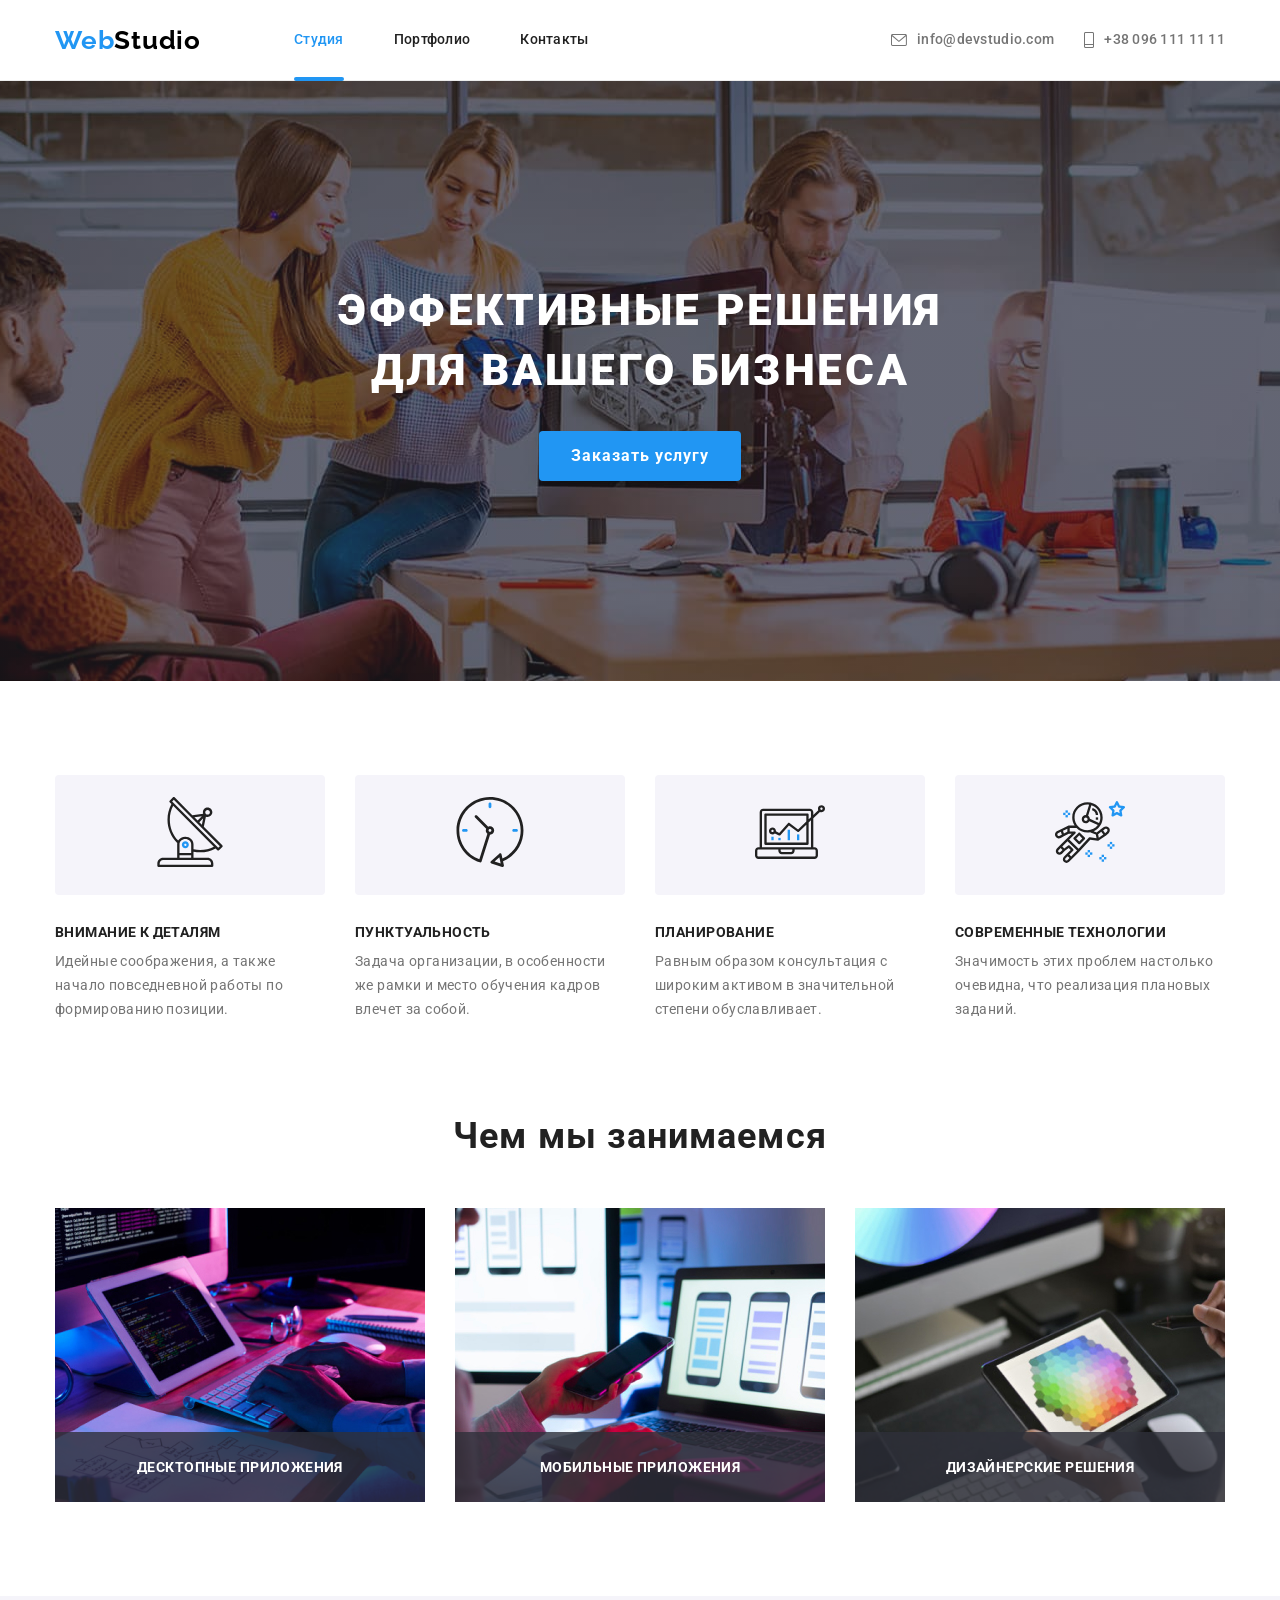
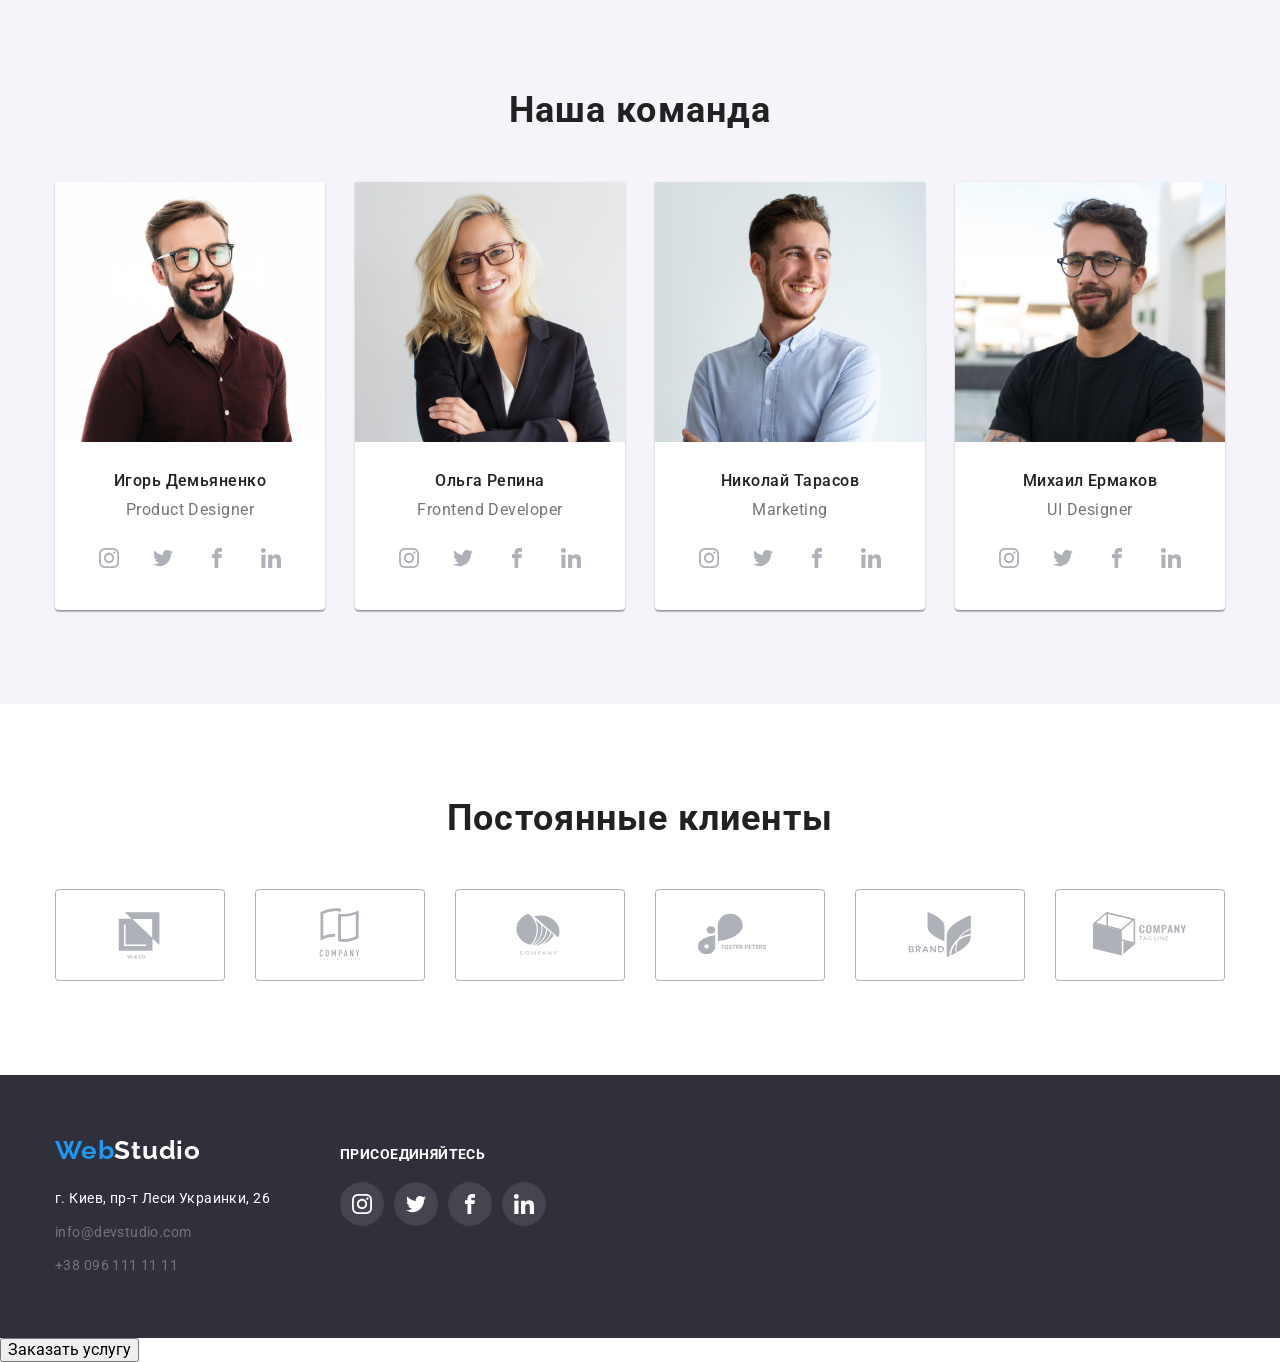
==== index.html @ 389ecdd3 "Домашнее зад.№ 6" ====
<!DOCTYPE html>
<html lang="ru">
<head>
    <meta charset="UTF-8">
    <meta http-equiv="X-UA-Compatible" content="IE=edge">
    <meta name="viewport" content="width=device-width, initial-scale=1.0">
    <title>Document</title>
    <link
    rel="stylesheet"
    href="https://cdnjs.cloudflare.com/ajax/libs/modern-normalize/1.0.0/modern-normalize.min.css" />
    
    <link rel="preconnect" href="https://fonts.googleapis.com">
<link rel="preconnect" href="https://fonts.gstatic.com" crossorigin>
<link href="https://fonts.googleapis.com/css2?family=Raleway:wght@700&family=Roboto:wght@400;500;700;900&display=swap" rel="stylesheet">
    
    <link rel="stylesheet" href="./css/styles.css"/>
</head>

<body>
    
    <header class="header">
    <div class="container heder-logo">
        <a class="logo nav" href="/" >Web<span class="logo-dark">Studio</span></a>
        <nav class="site-nav">
        <ul class="header-list">
            <li class="header-item"><a href="/" class="header-link-contact current">Студия</a></li>
            <li class="header-item"><a href="./portfolio.html" class="header-link-contact">Портфолио</a></li>
            <li class="header-item"><a href="/" class="header-link-contact nav">Контакты</a></li>
        </ul>
        </nav>
        <ul class="header-list ">
            <li class="header-connekt">
                
                    <a class="header-link" href="mailto:info@devstudio.com" ><svg class="header-link-icon-m" width="16" height="12">
                                <use href="./svg/icons4.svg#icon-iconm"></use>
                            </svg> info@devstudio.com</a>
                </li>

            <li class="header-connekt">
                <a href="tel:+38 096 111 11 11" class="header-link"><svg class="header-link-icon-t" width="10" height="16">
                                <use href="./svg/icons4.svg#icon-icont"></use>
                            </svg>+38 096 111 11 11</a></li>

           
        </ul> 
    </div>
    </header>
    
    <main>
     <section class="hero overlay">
            <div class="container">
            <h1 class="title">Эффективные решения для вашего бизнеса</h1>
            <button type="button" class="btn"data-modal-open>Заказать услугу</button>
        </div>
        </section>

        <!--Особенности работы-->

        <section class="features section">
            <div class="container">
            <h2 class="visually-hidden">Наши преимущества</h2>
            <ul class="features-list">
                 <li class="features-item icon-antenna">
                     <div class="features-icon"><a href="" class="features-link">
                         <svg class="features-link-icon" width="70" height="70">
                                <use href="./svg/icons3.svg#icon-antenna1"></use>
                            </svg>
                     </a></div>

                    <h3 class="features-title">Внимание к деталям</h3>
                    <p class="features-text">Идейные соображения, а также начало повседневной работы по формированию позиции.</p>
                </li>
                <li class="features-item icon-clock">
                    <div class="features-icon"><a href="" class="features-link">
                         <svg class="features-link-icon" width="70" height="70">
                                <use href="./svg/icons3.svg#icon-clock1"></use>
                            </svg>
                     </a></div>
                    <h3 class="features-title">Пунктуальность</h3>
                    <p class="features-text">Задача организации, в особенности же рамки и место обучения кадров влечет за собой.</p>
                </li>
                <li class="features-item icon-diagram">
                    <div class="features-icon"><a href="" class="features-link">
                         <svg class="features-link-icon" width="70" height="70">
                                <use href="./svg/icons3.svg#icon-diagram1"></use>
                            </svg>
                     </a></div>
                    <h3 class="features-title">Планирование</h3>
                    <p class="features-text">Равным образом консультация с широким активом в значительной степени обуславливает.</p>
                </li>
                <li class="features-item icon-astronaut">
                    <div class="features-icon"><a href="" class="features-link">
                         <svg class="features-link-icon" width="70" height="70">
                                <use href="./svg/icons3.svg#icon-astronaut1"></use>
                            </svg>
                     </a></div>
                    <h3 class="features-title">Современные технологии</h3>
                    <p class="features-text">Значимость этих проблем настолько очевидна, что реализация плановых заданий.</p>
                </li>
            </ul>
        </div>
        </section>
        <!--Чем мы занимаемся-->
        <section class="work section">
            <div class="container">
            <h2 class="work-title">Чем мы занимаемся</h2>
            <ul class="work-list">
                <li class="work-item">
                    <div class="work-thumb"><img class="img" src="./img/img1.jpg" alt="Верстка сайта" width="370" height="294">
                <div class="thumb">
                    <p class="thumb-text">Десктопные приложения</p>
                </div></div>
            </li>
                <li class="work-item">
                    <div class="work-thumb"><img class="img" src="./img/img2.jpg" alt="Хостинг сайта"width="370" height="294" >
                <div class="thumb">
                    <p class="thumb-text">Мобильные приложения</p>
                </div></div>
            </li>
                <li class="work-item">
                    <div class="work-thumb"><img class="img" src="./img/img3.jpg" alt="Дизайн сайта"width="370" height="294" >
                <div class="thumb">
                    <p class="thumb-text">Дизайнерские решения</p>
                </div></div>
            </li>
            </ul>
        </div>
        </section>
        <!--Наша команда-->
        <section class="about section">
            <div class="container">
            <h2 class="about-title">Наша команда</h2>
            <ul class="about-list">
                <li class="about-item">
                    <img class="img" src="./img/img01.jpg" alt="Игорь Демьяненко" width="270" height="260">
                    <div class="card">
                    <h3 class="about-title-name">Игорь Демьяненко</h3>
                    <p class="about-text-profession">Product Designer</p>
                    <ul class="card-socials-list list">
                        <li class="card-socials-item"><a href="" class="card-socials-link">
                            <svg class="card-socials-icon" width="20" height="20">
                                <use href="./svg/icons.svg#icon-instagram2"></use>
                            </svg>
                        </a></li>
                        <li class="card-socials-item"><a href="" class="card-socials-link">
                            <svg class="card-socials-icon" width="20" height="20">
                                <use href="./svg/icons.svg#icon-twitter1"></use>
                            </svg>

                        </a></li>
                        <li class="card-socials-item"><a href="" class="card-socials-link">
                            <svg class="card-socials-icon" width="20" height="20">
                                <use href="./svg/icons.svg#icon-facebook"></use>
                            </svg>

                        </a></li>
                        <li class="card-socials-item"><a href="" class="card-socials-link">
                            <svg class="card-socials-icon" width="20" height="20">
                                <use href="./svg/icons.svg#icon-linkedin1"></use>
                            </svg>

                        </a></li>
                    </ul>
                    </div>
                </li>
                <li class="about-item">
                    <img class="img" src="./img/img02.jpg" alt="Ольга Репина" width="270" height="260">
                    <div class="card">
                    <h3 class="about-title-name">Ольга Репина</h3>
                    <p class="about-text-profession">Frontend Developer</p>
                    <ul class="card-socials-list list">
                        <li class="card-socials-item"><a href="" class="card-socials-link">
                            <svg class="card-socials-icon" width="20" height="20">
                                <use href="./svg/icons.svg#icon-instagram2"></use>
                            </svg>
                        </a></li>
                        <li class="card-socials-item"><a href="" class="card-socials-link">
                            <svg class="card-socials-icon" width="20" height="20">
                                <use href="./svg/icons.svg#icon-twitter1"></use>
                            </svg>

                        </a></li>
                        <li class="card-socials-item"><a href="" class="card-socials-link">
                            <svg class="card-socials-icon" width="20" height="20">
                                <use href="./svg/icons.svg#icon-facebook"></use>
                            </svg>

                        </a></li>
                        <li class="card-socials-item"><a href="" class="card-socials-link">
                            <svg class="card-socials-icon" width="20" height="20">
                                <use href="./svg/icons.svg#icon-linkedin1"></use>
                            </svg>

                        </a></li>
                    </ul>
                    </div>
                </li>
                <li class="about-item">
                    <img class="img" src="./img/img03.jpg" alt="Николай Тарасов" width="270" height="260">
                    <div class="card">
                    <h3 class="about-title-name">Николай Тарасов</h3>
                    <p class="about-text-profession">Marketing</p>
                    <ul class="card-socials-list list">
                        <li class="card-socials-item"><a href="" class="card-socials-link">
                            <svg class="card-socials-icon" width="20" height="20">
                                <use href="./svg/icons.svg#icon-instagram2"></use>
                            </svg>
                        </a></li>
                        <li class="card-socials-item"><a href="" class="card-socials-link">
                            <svg class="card-socials-icon" width="20" height="20">
                                <use href="./svg/icons.svg#icon-twitter1"></use>
                            </svg>

                        </a></li>
                        <li class="card-socials-item"><a href="" class="card-socials-link">
                            <svg class="card-socials-icon" width="20" height="20">
                                <use href="./svg/icons.svg#icon-facebook"></use>
                            </svg>

                        </a></li>
                        <li class="card-socials-item"><a href="" class="card-socials-link">
                            <svg class="card-socials-icon" width="20" height="20">
                                <use href="./svg/icons.svg#icon-linkedin1"></use>
                            </svg>

                        </a></li>
                    </ul>
                    </div>
                </li>
                <li class="about-item">
                    <img class="img" src="./img/img04.jpg" alt="Михаил Ермаков" width="270" height="260">
                    <div class="card">
                    <h3 class="about-title-name">Михаил Ермаков</h3>
                    <p class="about-text-profession">UI Designer</p>
                    <ul class="card-socials-list list">
                        <li class="card-socials-item"><a href="" class="card-socials-link">
                            <svg class="card-socials-icon" width="20" height="20">
                                <use href="./svg/icons.svg#icon-instagram2"></use>
                            </svg>
                        </a></li>
                        <li class="card-socials-item"><a href="" class="card-socials-link">
                            <svg class="card-socials-icon" width="20" height="20">
                                <use href="./svg/icons.svg#icon-twitter1"></use>
                            </svg>

                        </a></li>
                        <li class="card-socials-item"><a href="" class="card-socials-link">
                            <svg class="card-socials-icon" width="20" height="20">
                                <use href="./svg/icons.svg#icon-facebook"></use>
                            </svg>

                        </a></li>
                        <li class="card-socials-item"><a href="" class="card-socials-link">
                            <svg class="card-socials-icon" width="20" height="20">
                                <use href="./svg/icons.svg#icon-linkedin1"></use>
                            </svg>

                        </a></li>
                    </ul>
                    </div>
                </li>
            </ul>
        </section>
    </div>
    <section class="client section">
        <div class="container client-container">
            <h3 class="client-title">Постоянные клиенты</h3>
            <ul class="client-list">
                <li class="client-item"><a href="" class="client-item-link">
                    <svg class="client-item-icon" width="106" height="60"><use href="./svg/icons2.svg#icon-Logo">
                </use>
            </svg>
        </a>
    </li>
    <li class="client-item"><a href="" class="client-item-link" width="100%" height="100%">
        <svg class="client-item-icon" width="106" height="60"><use href="./svg/icons2.svg#icon-Logo-1">
                </use>
            </svg>
        </a>
    </li>
    <li class="client-item"><a href="" class="client-item-link">
        <svg class="client-item-icon" width="106" height="60"><use href="./svg/icons2.svg#icon-Logo-2">
                </use>
            </svg>
        </a>
    </li>
    <li class="client-item"><a href="" class="client-item-link">
        <svg class="client-item-icon" width="106" height="60"><use href="./svg/icons2.svg#icon-Logo-3">
                </use>
            </svg>
        </a>
    </li>
    <li class="client-item"><a href="" class="client-item-link">
        <svg class="client-item-icon" width="106" height="60"><use href="./svg/icons2.svg#icon-Logo-4">
                </use>
            </svg>
        </a>
    </li>
    <li class="client-item"><a href="" class="client-item-link">
        <svg class="client-item-icon" width="106" height="60"><use href="./svg/icons2.svg#icon-Logo-5">
                </use>
            </svg>
        </a>
    </li>
    </ul>
        </div>
    </section>
    </main>
    <footer class="footer section">
        <div class="container footer-section">
            <div class="container-logotip">
            <div class="logotip">
        <a href="/" class="footer-link nav">Web<span class="footer-link-studio nav">Studio</span></a></div>
        <addres class="address">
            <ul class="address-link footer-list">
                <li class="address-item"><a href="/" class="footer-address nav">г. Киев, пр-т Леси Украинки, 26</a></li>
                <li class="address-item"><a href="mailto:info@devstudio.com" class="footer-contact nav">info@devstudio.com</a></li>
                <li class="address-item"><a href="tel:+38 096 111 11 11" class="footer-tel nav">+38 096 111 11 11</a></li>
            </ul>
        </address>
        </div>
        <div class="invite">
    <h3 class="invite-title">присоединяйтесь</h3>
    <ul class="invite-list">
        <li class="invite-socials-item"><a href="" class="invite-socials-link">
            <svg class="invite-socials-icon" width="20" height="20">
                <use href="./svg/icons.svg#icon-instagram2"></use>
            </svg>
        </a></li>
        <li class="invite-socials-item"><a href="" class="invite-socials-link">
            <svg class="invite-socials-icon" width="20" height="20">
                <use href="./svg/icons.svg#icon-twitter1"></use>
            </svg>

        </a></li>
        <li class="invite-socials-item"><a href="" class="invite-socials-link">
            <svg class="invite-socials-icon" width="20" height="20">
                <use href="./svg/icons.svg#icon-facebook"></use>
            </svg>

        </a></li>
        <li class="invite-socials-item"><a href="" class="invite-socials-link">
            <svg class="invite-socials-icon" width="20" height="20">
                <use href="./svg/icons.svg#icon-linkedin1"></use>
            </svg>

        </a></li>
    </ul>
</div>
 </footer>
 <button type="button">Заказать услугу</button>
 <div class="backdrop is-hidden" data-modal>
     <div class="modal">
         <p>
             
         </p>
         <button type="button" class="button-modal"data-modal-close><svg class="button-icon" width="11" height="11">
                <use href="./svg/icons33.svg#icon-Vector"></use>
            </svg></button>

     </div>
 </div>
 <script src="./js/modal.js"></script>
</body>
</html>
---- css/styles.css ----
:root {
    --heder-mailto-color: #2196F3;
    --heder-tel-color: #757575;
    --heder-link-mailto: #212121;
    --section-h: #FFFFFF;
    --footer-contact:rgba(255, 255, 255, 0.6);
    --logo-dark: #000000;
    --btn: #188CE8
}
p, h1, h2, h3{
    margin: 0;
}

body {
  font-family: Roboto, sans-serif;
}
ul {
    list-style: none;
    margin: 0;
    padding: 0;
    }
a{
    text-decoration: none;
    
}


img{
    display: block;
    max-width: 100%;
    height: auto;
}

.container{
    width: 1200px;
    padding-left: 15px;
    padding-right: 15px;
    margin: 0 auto;
}
.section{
    padding-top: 94px;
    padding-bottom: 94px;
    max-width: 1600px;
    margin: 0 auto;
    
}

/*header*/

  .header{
    border-bottom: 1px solid #ECECEC;
    
  }
  
.heder-logo{
    display: flex;
    align-items: center;
} 
.site-nav{
    display: flex;
    align-items: center;
} 

.header-list{
    display: flex;
    list-style: none;
    align-items: center;
    margin: 0;
    padding: 0;
    margin-left: auto;
    
}

.header-item{
 margin-right: 50px;
}
.header-item:last-child{
    margin-right: 0;
}
.logo+.site-nav{
    margin-left: 93px;
}
.heder-connekt+.heder-connekt{
    margin-left: 50px;
}

.logo {
  font-family: "Raleway", sans-serif;
  font-weight: 700;
  font-size: 26px;
  line-height: 1.19;
   letter-spacing: 0.03em;
  color: var(--heder-mailto-color);

}
.logo-dark  
{
  font-family: "Raleway", sans-serif;
  font-weight: 700;
  font-size: 26px;
  line-height: 1.19;
  letter-spacing: 0.03em;
  color: var(--logo-dark);
}


.header-link-contact {
 padding: 32px 0;
  font-weight: 500;
  font-size: 14px;
  line-height: 1.14;
  letter-spacing: 0.02em;
  color: var(--heder-link-mailto);
  display: block; 
  transition:color 250ms cubic-bezier(0.4, 0, 0.2, 1);
} 

.header-link-contact:hover,
.header-link-contact:focus{
    color: var(--heder-mailto-color);
}
.header-link-contact {
    cursor: pointer;
}
.header-list .current{
    color: #2196F3;
    position: relative;
}
.current{
    position: relative;
}
.current::after{
    content: "";
    width: 100%;
    height: 4px;
    border-radius: 2px;
    position: absolute;
    left: 0;
    bottom:-1px;
    background-color: var(--heder-mailto-color);
}




.header-list .header-connekt:not(:last-child){
    margin-right: 30px;
}

.header-link {
    display: flex;
    align-items: center;
  font-weight: 500;
  font-size: 14px;
  line-height: 1.14;
  letter-spacing: 0.02em;
  color: var(--heder-tel-color);
  transition:color 250ms cubic-bezier(0.4, 0, 0.2, 1);
  
} 

.header-link:hover,
.header-link:focus
{
    color: var(--heder-mailto-color);
}
.header-link-icon-m{
fill: currentColor;
margin-right: 10px;
}

 .header-link-icon-t{
   fill: currentColor; 
   margin-right: 10px;
} 

/*main*/
.hero{
background: #2F303A;

padding-top: 200px;
padding-bottom: 200px;
}
.overlay{
    max-width: 1600px;
    margin-left: auto;
    margin-right: auto;
    background-image:linear-gradient(to right, rgba(47, 48, 58, 0.4),rgba(47, 48, 58, 0.4)), url('../img/Heder.img.jpg');
    background-repeat: no-repeat;
    background-position: center;
    background-size: cover;


}

.title{
 font-weight: 900;
font-size: 44px;
line-height: 1.36;
align-items: center;
text-align: center;
letter-spacing: 0.06em;
text-transform: uppercase;
color: var(--section-h);
margin-bottom: 30px;
width: 696px;
margin-left: auto;
margin-right: auto;
}
.btn{
    border: transparent;
font-weight: 700;
font-size: 16px;
line-height: 1.87;
display: flex;
align-items: center;
text-align: center;
letter-spacing: 0.06em;
color: var(--section-h);
transition:color 250ms cubic-bezier(0.4, 0, 0.2, 1);

 }
 .btn{
    background: #2196F3;
    box-shadow: 0px 4px 4px rgba(0, 0, 0, 0.15);
    border-radius: 4px;
    margin: 0 auto;
    display: flex;
    align-items: center;
    justify-content:center;
    padding: 10px 32px;
    cursor: pointer;
    transition: background-color 250ms cubic-bezier(0.4, 0, 0.2, 1);
 }
 .btn:hover,
 .btn:focus{
    background: #188CE8;

 }
 
   
    /*Особенности работы*/

  
   .visually-hidden {
  position: absolute;
  width: 1px;
  height: 1px;
  margin: -1px;
  border: 0;
  padding: 0;
  white-space: nowrap;
  clip-path: inset(100%);
  clip: rect(0 0 0 0);
  overflow: hidden;
}

.features-icon{
    display: block;
    width: 270px;
    height: 120px;
    background: #F5F4FA;
border-radius: 4px;
margin-bottom: 30px;
}
.features-icon{
    display: flex;
    justify-content: center;
    align-items: center;
    background-position: center;
}


.features-list{
    display: flex;
   
}
.features-item+.features-item{
    margin-left: 30px;
}
    .features-title{
font-weight: 700;
font-size: 14px;
line-height: 1.14;
letter-spacing: 0.03em;
text-transform: uppercase;
color: var(--heder-link-mailto);
margin-bottom: 10px;
}
.features-text{
    font-size: 14px;
line-height: 1.71;
letter-spacing: 0.03em;
color: var(--heder-tel-color);
}


/*Чем мы занимаемся*/
.work{
    padding-top: 0;
}
.work-list{
 display: flex;
justify-content:center;
 position: relative; 
}
.work-item+.work-item{
    margin-left: 30px;
}
.work-title{
font-weight: 700;
font-size: 36px;
line-height: 1.16;
text-align: center;
letter-spacing: 0.03em;
color: var(--heder-link-mailto);
margin-bottom: 50px;
}

.work-thumb{
   display: flex;
   align-items: flex-end;
    position: relative;
}
 
.thumb{
     display:flex;
    justify-content: center;
    align-items: center;
    width: 370px;
    height: 70px;
    background-color: rgba(47, 48, 58, 0.8);
    position: absolute;
    z-index: 2;
}
.thumb-text{
    font-weight: 700;
font-size: 14px;
line-height: calc(16 / 14);
text-align: center;
letter-spacing: 0.03em;
text-transform: uppercase;
color: #FFFFFF;

}


/*Наша команда*/
.about{
    
    background-color: #F5F4FA;
    }
.about-list{
    display: flex;
}
 .about-item+.about-item{
    margin-left: 30px;
} 
.about-item{
    background: #FFFFFF;
box-shadow: 0px 1px 3px rgba(0, 0, 0, 0.12), 0px 1px 1px rgba(0, 0, 0, 0.14), 0px 2px 1px rgba(0, 0, 0, 0.2);
border-radius: 0px 0px 4px 4px;
}
.about-title{
font-weight: 700;
font-size: 36px;
line-height: 1.16;
text-align: center;
letter-spacing: 0.03em;
color: var(--heder-link-mailto);
margin-bottom: 50px;
}
.card{
    padding-top: 30px;
    padding-bottom: 30px;
}
.about-title-name{
font-weight: 500;
font-size: 16px;
line-height: 1.18;
text-align: center;
letter-spacing: 0.03em;
color: var(--heder-link-mailto);
margin-bottom: 10px;
}
.about-text-profession{
font-size: 16px;
line-height: 1.18;
text-align: center;
letter-spacing: 0.03em;
color: var(--heder-tel-color);
 margin-bottom: 16px;
}
.card-socials-list
{
    display: flex;
    justify-content:center;
}
.card-socials-link{
    width: 44px;
    height: 44px;
    background-color: var(--section-h);
    border-radius: 50%;
    display: flex;
    align-items: center; 
    justify-content: center;
    color:#afb1b8;
    transition:color 250ms cubic-bezier(0.4, 0, 0.2, 1),
    background-color 250ms cubic-bezier(0.4, 0, 0.2, 1);
}
 .card-socials-icon{
     fill: currentColor; 
} 
.card-socials-link:hover,
.card-socials-link:focus{
    background-color: var(--heder-mailto-color);
    color: var(--section-h);
}


.card-socials-item{
    margin-right: 10px;
}
.card-socials-item:last-child{
    margin-right: 0;
}
/*Постоянные клиенты*/

.client-title{
   font-weight: 700;
font-size: 36px;
line-height: 1.16;
text-align: center;
letter-spacing: 0.03em;
color: var(--heder-link-mailto); 
margin-bottom: 50px;
}

.client-list{
    display: flex;
    justify-content: center;
   
}
.client-item-link{
    display: flex;
    justify-content: center;
    align-items: center;
    color: #AFB1B8; 
    width: 100%;
    height: 100%;
    border: 1px solid #AFB1B8;
box-sizing: border-box;
border-radius: 4px;
transition:color 250ms cubic-bezier(0.4, 0, 0.2, 1),
border-color 250ms cubic-bezier(0.4, 0, 0.2, 1);
}
 .client-item-icon{
     fill: currentColor;
 } 

.client-item-link:hover,
.client-item-link:focus{
color: var(--heder-mailto-color);
border-color: var(--heder-mailto-color);
}
 

.client-item{
    width: 170px;
    height: 92px;
    margin-right: 30px;
}
.client-item:last-child{
    margin-right: 0;
}
  


/*PORTFOLIO*/
.heder-portfolio{
    color: #FFFFFF;
}
.list-portfolio{
    margin-bottom: 50px;
    display: flex;
    justify-content: center;
    
}

 .list-btn:last-child { 
     border: none;
 }
   
 .list-btn{
    font-weight: 500;
font-size: 16px;
line-height: 1.62;
text-align: center;
letter-spacing: 0.03em;
color: #212121; 
padding: 6px 22px;
transition:color 250ms cubic-bezier(0.4, 0, 0.2, 1);
 }
.list-btn:hover,
.list-btn:focus{
    color: var(--section-h);
}
.list-btn{
background: #F5F4FA;
border-radius: 4px;
transition:background-color 250ms cubic-bezier(0.4, 0, 0.2, 1),
box-shadow 250ms cubic-bezier(0.4, 0, 0.2, 1),
color 250ms cubic-bezier(0.4, 0, 0.2, 1);
}
.list-btn:hover,
.list-btn:focus{
    background-color: var(--heder-mailto-color);
    box-shadow: 0px 3px 1px rgba(0, 0, 0, 0.1), 0px 1px 2px rgba(0, 0, 0, 0.08), 0px 2px 2px rgba(0, 0, 0, 0.12);
    color: var(--section-h);
}
.list-btn{
    cursor: pointer;
}

.portfolio-item{
    margin-right: 8px;
}
.portfolio-item:last-child{
    margin-right: 0;
} 
.foto-title{
 background: #FFFFFF;
border: 1px solid #EEEEEE;
box-sizing: border-box;
} 
.foto-link{
    display: block;
    transition:box-shadow 250ms cubic-bezier(0.4, 0, 0.2, 1);
}
.foto-link:hover,
.foto-link:focus{
  box-shadow: 0px 1px 1px rgba(0, 0, 0, 0.12), 0px 4px 4px rgba(0, 0, 0, 0.06), 1px 4px 6px rgba(0, 0, 0, 0.16);
}   

/*foto-list*/

.foto-list{
    display: flex;
    flex-wrap: wrap;
    margin-left: -30px;
    margin-top: -30px;
}
.foto-list>.item-img{
      flex-basis: calc(100% / 3 - 30px);
    margin-left: 30px;
    margin-top: 30px;
}


.item-img{
    background: #FFFFFF;
box-sizing: border-box;
position: relative;
}
.foto-link:hover .foto-top-text,
.foto-link:hover .foto-top-text
{
       transform: translateY(0);
 
}
.foto-top-text{
    display: inline-block;
    content: "";
    position: absolute;
    top: 0;
    left: 0;
    font-size: 18px;
line-height: calc(28 / 18);
letter-spacing: 0.03em;
color: #FFFFFF;
background: rgba(33, 150, 243, 0.9);
padding: 63px 24px;
height: 100%;
width: 100%;
 transform: translateY(100%);
transition: transform 250ms  cubic-bezier(0.4, 0, 0.2, 1);
}
.foto-wrap{
    position: relative;
    overflow: hidden;
} 

.foto-title{
    padding: 20px 24px 20px 24px;
    background: #FFFFFF;
border: 1px solid #EEEEEE;
 
}

.list-title{
font-size: 18px;
line-height: 2.00;
letter-spacing: 0.06em;
color: var(--heder-link-mailto);
}
.list-text{
font-size: 16px;
line-height: 1.87;
letter-spacing: 0.03em;
color: var(--heder-tel-color);
}


/*footer*/
.footer{
    background: #2F303A;
    padding-top: 60px;
    padding-bottom: 60px;  
}
.footer-section{
    align-items: baseline;
    display: flex;
}
.container-logotip +.invite{
    margin-right: 70px;
}
.logotip{
    margin-bottom: 20px;
}

.address-item{
    margin-bottom: 9px;
}
.address-item:last-child{
    margin-bottom: 0;
}

.footer-link{
    font-family: "Raleway", sans-serif;
font-weight: 700;
font-size: 26px;
line-height: 1.19;
letter-spacing: 0.03em;
color: var(--heder-mailto-color);
}
.footer-link-studio{
    font-family: "Raleway", sans-serif;
font-weight: 700;
font-size: 26px;
line-height: 1.19;
letter-spacing: 0.03em;
color: var(--section-h);
}
.footer-address{
    font-style: normal;
font-size: 14px;
line-height: 1.84;
letter-spacing: 0.03em;
color:  var(--section-h);
transition:color 250ms cubic-bezier(0.4, 0, 0.2, 1);
}
.footer-address:hover,
.footer-address:focus{
    color: var(--heder-mailto-color);
}
.footer-contact{
    font-style: normal;
    font-weight: normal;
font-size: 14px;
line-height: 1.71;
letter-spacing: 0.03em;
color: var(--heder-tel-color);
transition:color 250ms cubic-bezier(0.4, 0, 0.2, 1);
}
.footer-contact:hover,
.footer-contact:focus{
    color: var(--heder-mailto-color);
}
.footer-tel{
    font-style: normal;
    font-weight: normal;
font-size: 14px;
line-height: 1.71;
letter-spacing: 0.03em;
color: var(--heder-tel-color);
transition:color 250ms cubic-bezier(0.4, 0, 0.2, 1);
}
.footer-tel:hover,
.footer-tel:focus{
    color: var(--heder-mailto-color);
}
.invite-list{
    display: flex;
    justify-content: center;
    align-items: center;   

}
.container-logotip{
    margin-right: 70px;
}

.invite:last-child{
    margin-right: 0;
}


.invite-title{
    font-weight: 700;
font-size: 14px;
line-height: calc(16 / 14);
letter-spacing: 0.03em;
text-transform: uppercase;

color: #FFFFFF;
margin-bottom: 20px;
}


 .invite-socials-list
{
    display: flex;
    justify-content:center;
    margin-bottom: 30px;
}
.invite-socials-link{
    width: 44px;
    height: 44px;
    background-color:  rgba(255, 255, 255, 0.1);
    border-radius: 50%;
    display: flex;
    align-items: center; 
    justify-content: center;
    color:#FFFFFF;
    transition: color 250ms cubic-bezier(0.4, 0, 0.2, 1),
    background-color 250ms cubic-bezier(0.4, 0, 0.2, 1);
    
}
 .invite-socials-icon{
    fill: currentColor;
} 
.invite-socials-link:hover,
.invite-socials-link:focus{
    background-color: var(--heder-mailto-color);
    color: var(--section-h);
}


.invite-socials-item{
    margin-right: 10px;
}
.invite-socials-item:last-child{
    margin-right: 0;
}   
/*модальное окно*/
.backdrop{
   width: 100vw;
height: 100vh;
background: rgba(0, 0, 0, 0.2);
position: fixed;
top: 0;
transition: opaciti 250ms, visibility 250ms;
}
.modal{
    display: flex;
    width: 528px;
    min-height: 581px;
    background: #FFFFFF;
box-shadow: 0px 1px 3px rgba(0, 0, 0, 0.12), 0px 1px 1px rgba(0, 0, 0, 0.14), 0px 2px 1px rgba(0, 0, 0, 0.2);
border-radius: 4px;
position: absolute;
top: 50%;
left: 50%;
transform: translate(-50%, -50%);
transition: opaciti 250ms, visibility 250ms;

}
.button-modal{
    position: absolute;
    width: 30px;
height: 30px;
background: #FFFFFF;
border: 1px solid rgba(0, 0, 0, 0.1);
box-sizing: border-box;
border-radius: 50%;
top: 8px;
right: 8px;

}

 .is-hidden{
    opacity: 0;
    pointer-events: none;
    visibility: hidden;
}
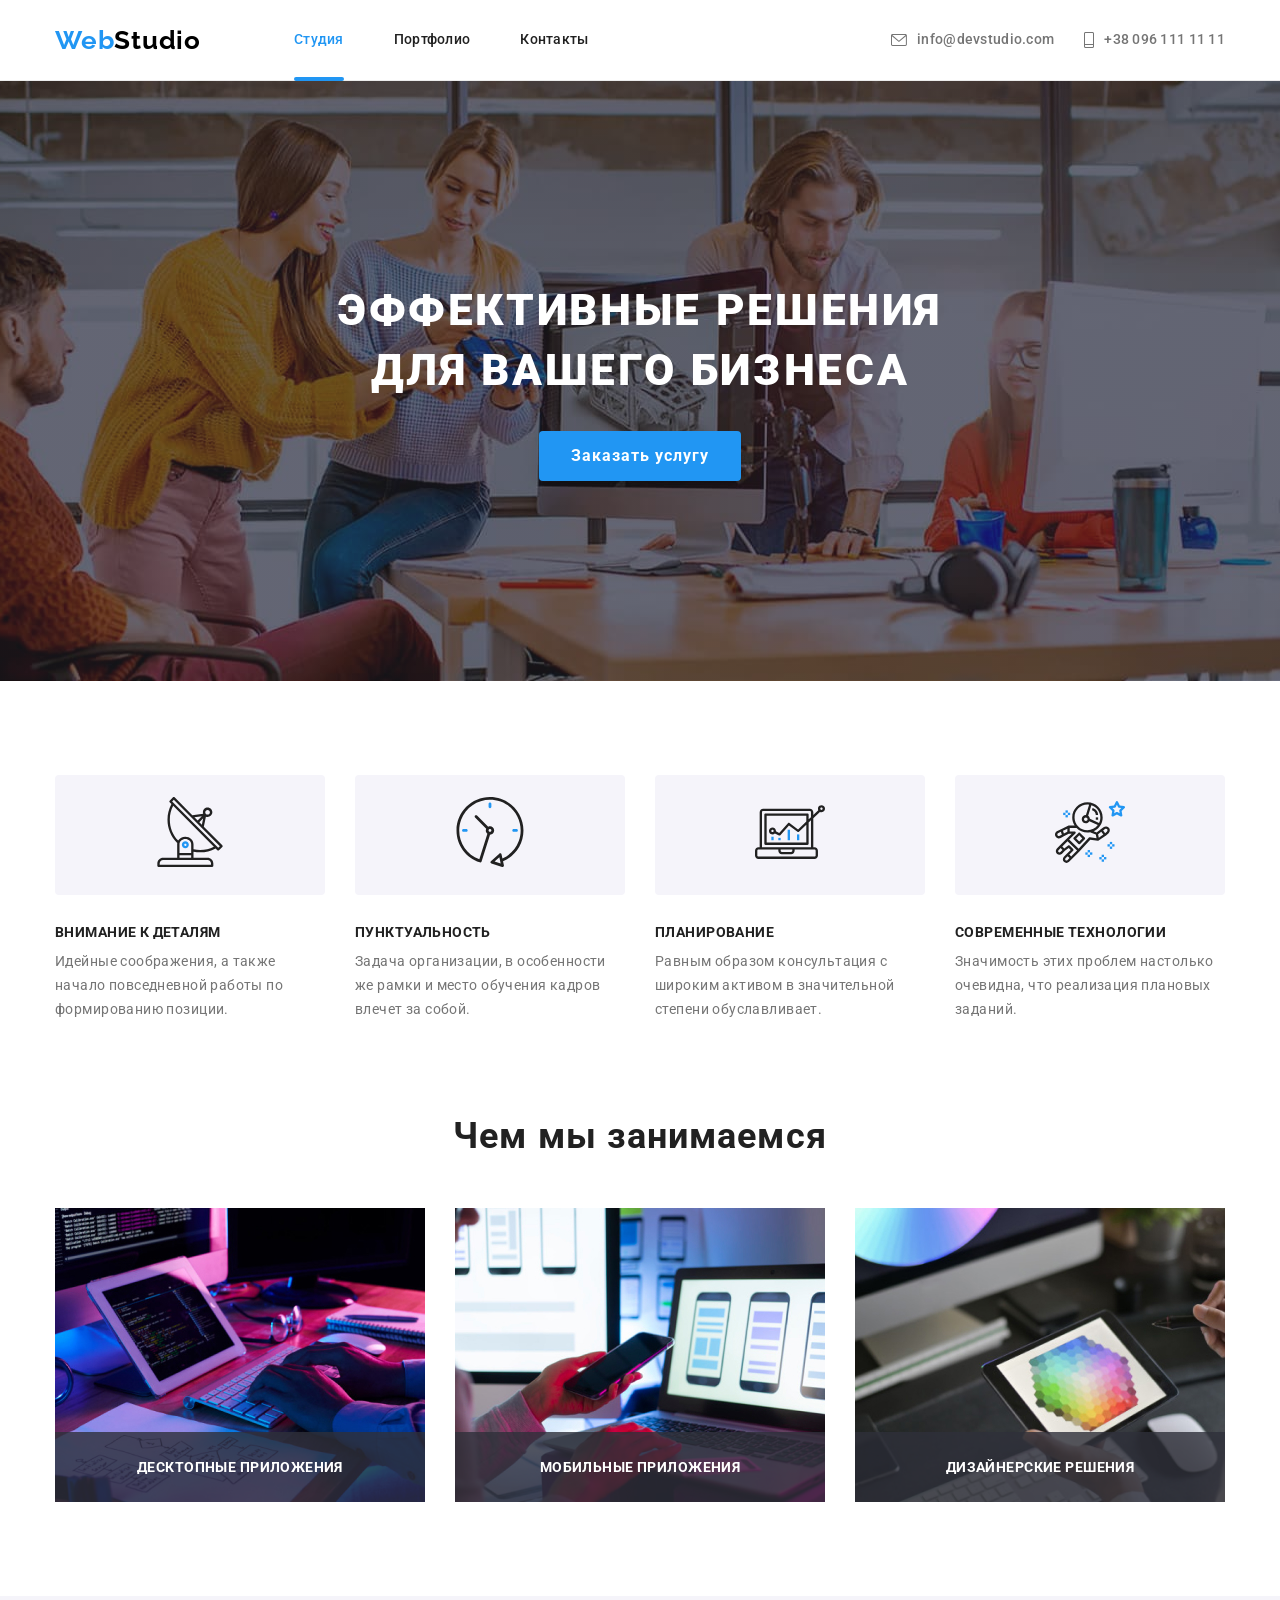
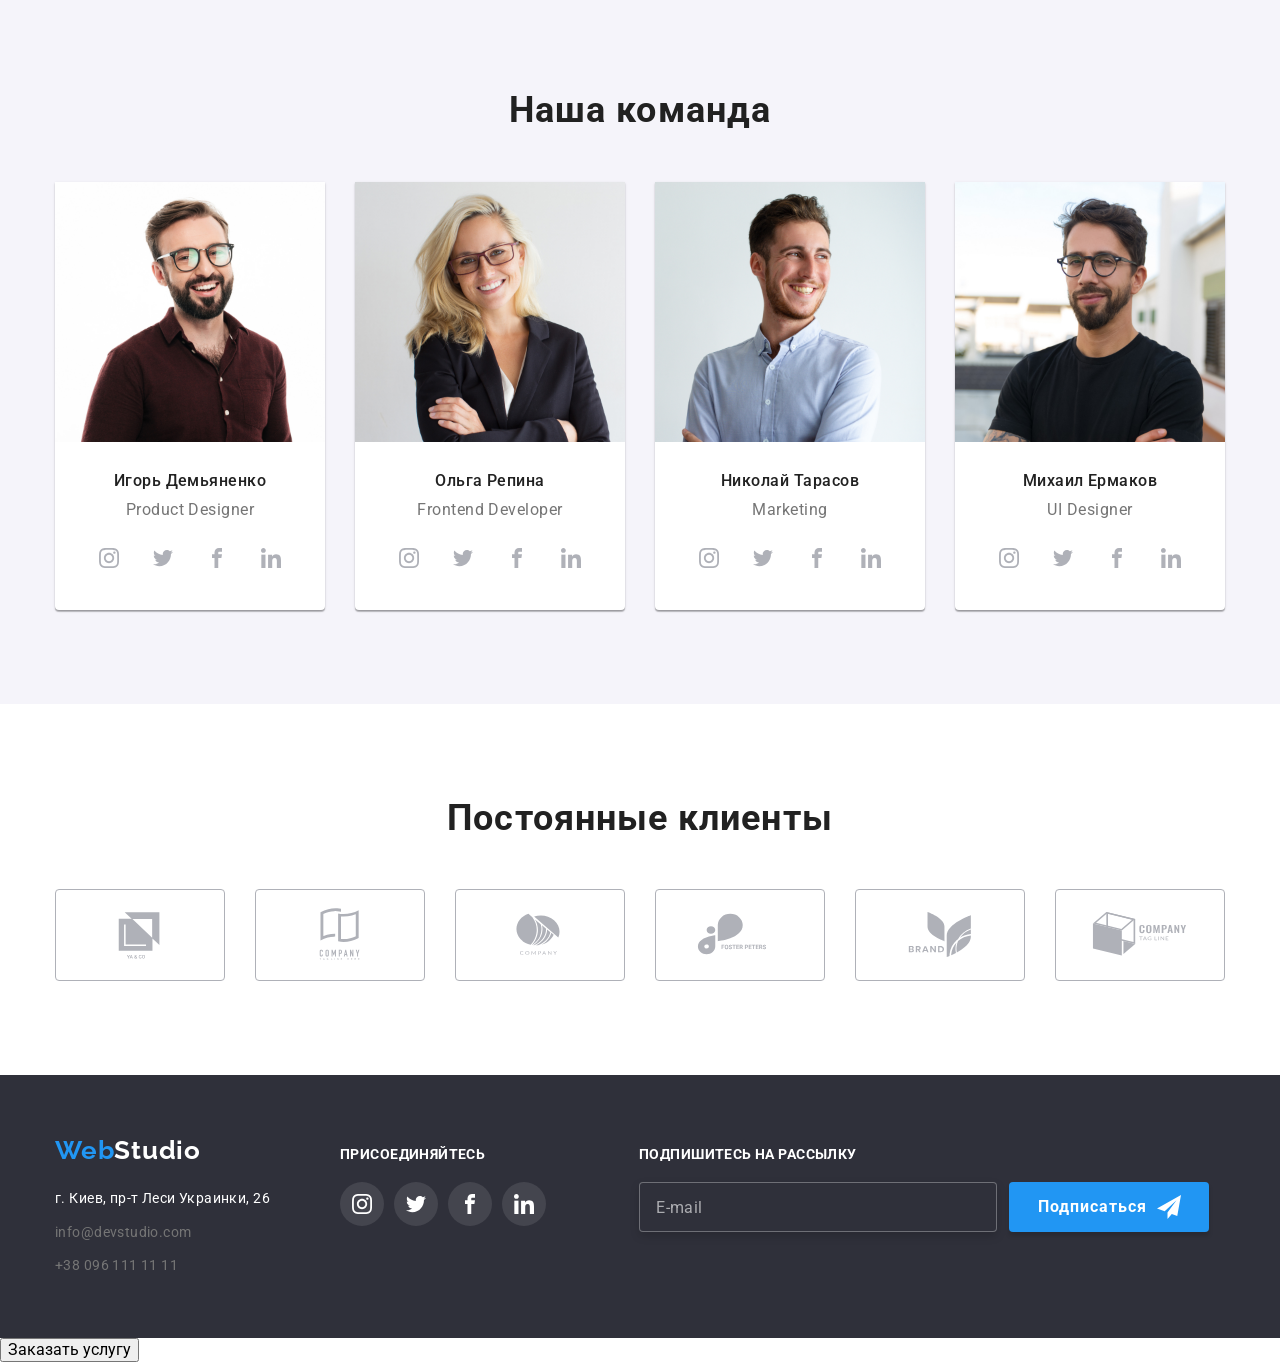
==== commit 4aae34f3: "дз 6" ====
--- a/index.html
+++ b/index.html
@@ -347,19 +347,71 @@
         </a></li>
     </ul>
 </div>
+<div class="subscription">
+<p class="subscription-title">Подпишитесь на рассылку</p>
+<div class="subscription-input">
+    <!-- <label for="email" ></label> -->
+    <input type="email" name="email" placeholder="E-mail" class="subscription-email">
+    <button type="submit" class="subscription-btn">Подписаться<svg class="subscription-btn-icon" width="24" height="24">
+                <use href="./svg/icons34.svg#icon-icon-send"></use>
+            </svg></button>
+    
+</div>
+</div>
  </footer>
  <button type="button">Заказать услугу</button>
  <div class="backdrop is-hidden" data-modal>
      <div class="modal">
-         <p>
-             
-         </p>
          <button type="button" class="button-modal"data-modal-close><svg class="button-icon" width="11" height="11">
                 <use href="./svg/icons33.svg#icon-Vector"></use>
             </svg></button>
+             <p class="modal-title">Оставьте свои данные, мы вам перезвоним</p>
+                <form class="js-modal-form">  
+     <div class="form-field">     
+     <label for="name"class="modal-label">Имя</label>
+     <div class="container-svg">
+    <input type="text" class="modal-input" name="name" id="name"/>
+    <svg class="name-icon" width="18" height="18"><use href="./svg/icons34.svg#icon-person"></use></svg>
+            </div>
+        </div>
+        <div class="form-field"> 
+    <label for="tel"class="modal-label">Телефон</label>
+    <div class="container-svg">
+    <input type="tel" class="modal-input" name="tel" id="tel"/>
+    <svg class="tel-icon" width="18" height="18">
+                <use href="./svg/icons34.svg#icon-tel"></use>
+            </svg> </div></div>
+           
+            <div class="form-field"> 
+    <label for="mail"class="modal-label">Почта</label>
+    <div class="container-svg">
+    <input type="email" class="modal-input" name="mail" id="mail"/>
+<svg class="email-icon" width="18" height="18">
+                <use href="./svg/icons34.svg#icon-email"></use>
+            </svg> 
+    </div></div>
+    <label for="coment"class="modal-label">Комментарий</label>
+    <!-- <input type="text" class="coment-input" name="text" id="text" placeholder="Введите текст"> -->
+    <textarea name="text" id="text" class="coment-input" placeholder="Введите текст" required ></textarea>
+
+   <div class="checkbox">
+        <input type="checkbox" class="modal-chek visually-hidden" id="modal-chek"/>
+       <label for="modal-chek" class="modal-chek-text"><span>
+        <svg class="modal-check-icon" width="16" height="15">
+            <use href="./svg/icons34.svg#icon-check-mark"></use>
+        </svg>   
+       </span>Соглашаюсь с рассылкой и принимаю <a href="" class="modal-chek-link">Условия договора</a></label>
+
+   </div>
+   
+    <button type="submit" class="button-modal-wrap">Отправить</button>
+
+ </form>
 
      </div>
  </div>
  <script src="./js/modal.js"></script>
+ 
 </body>
+
 </html>
--- a/css/styles.css
+++ b/css/styles.css
@@ -621,10 +621,7 @@
     align-items: baseline;
     display: flex;
 }
-.container-logotip +.invite{
-    margin-right: 70px;
-}
-.logotip{
+.logotip{ 
     margin-bottom: 20px;
 }
 
@@ -699,9 +696,9 @@
     margin-right: 70px;
 }
 
-.invite:last-child{
+ .invite:last-child{
     margin-right: 0;
-}
+} 
 
 
 .invite-title{
@@ -750,7 +747,85 @@
 }
 .invite-socials-item:last-child{
     margin-right: 0;
-}   
+}
+.subscription{
+margin-left: 93px;
+}
+.invite:last-child{
+margin-left: 0;
+}
+.subscription-title{
+  font-weight: bold;
+font-size: 14px;
+line-height: calc(16 / 14);
+letter-spacing: 0.03em;
+text-transform: uppercase;
+color: #FFFFFF;  
+margin-bottom: 20px;
+}
+.subscription-input{
+    display: flex;
+}
+.subscription-email{
+    
+    padding-left: 16px; 
+   width: 358px;
+height: 50px;
+border: 1px solid rgba(255, 255, 255, 0.3);
+box-sizing: border-box;
+filter: drop-shadow(0px 4px 4px rgba(0, 0, 0, 0.15));
+border-radius: 4px; 
+background: #2F303A;
+}
+
+.subscription-email{
+  color: rgba(255, 255, 255, 0.6);
+   
+}
+.subscription-email::placeholder{
+font-size: 16px;
+line-height: calc(20 / 16);
+display: flex;
+align-items: center;
+letter-spacing: 0.03em;
+color: rgba(255, 255, 255, 0.6);
+
+}
+.subscription-btn{
+  border: transparent;  
+width: 200px;
+height: 50px;
+/* border: 1px solid rgba(255, 255, 255, 0.3);
+box-sizing: border-box;
+filter: drop-shadow(0px 4px 4px rgba(0, 0, 0, 0.15));
+background: #2F303A; */
+ background: #2196F3;
+box-shadow: 0px 4px 4px rgba(0, 0, 0, 0.15);
+border-radius: 4px;
+margin-left: 12px;
+/* cursor: pointer;
+transition: background-color 250ms cubic-bezier(0.4, 0, 0.2, 1); */
+}
+.subscription-btn:hover,
+.subscription-btn:focus{
+background: #2196F3;
+box-shadow: 0px 4px 4px rgba(0, 0, 0, 0.15);
+}
+.subscription-btn{
+   font-weight: bold;
+font-size: 16px;
+line-height: calc(30 / 16);
+display: flex;
+align-items: center;
+text-align: center;
+letter-spacing: 0.06em;
+color: #FFFFFF; 
+padding-left: 29px;
+}
+.subscription-btn-icon{
+    margin-left: 10px;
+}
+
 /*модальное окно*/
 .backdrop{
    width: 100vw;
@@ -761,7 +836,7 @@
 transition: opaciti 250ms, visibility 250ms;
 }
 .modal{
-    display: flex;
+    /* display: flex; */
     width: 528px;
     min-height: 581px;
     background: #FFFFFF;
@@ -772,7 +847,7 @@
 left: 50%;
 transform: translate(-50%, -50%);
 transition: opaciti 250ms, visibility 250ms;
-
+padding: 40px;
 }
 .button-modal{
     position: absolute;
@@ -791,4 +866,148 @@
     opacity: 0;
     pointer-events: none;
     visibility: hidden;
-} +} 
+.modal-title{
+   font-weight: 700;
+font-size: 20px;
+line-height: calc(23 / 20);
+text-align: center;
+letter-spacing: 0.03em;
+color: #212121;
+ 
+}
+.modal-label{
+    font-size: 12px;
+line-height: calc(14 / 12);
+letter-spacing: 0.01em;
+color: #757575;
+
+}
+.modal-input{
+    width: 100%;
+    height: 40px;
+    border: 1px solid rgba(33, 33, 33, 0.2);
+    box-sizing: border-box;
+border-radius: 4px;
+cursor: pointer;
+outline: none;
+ padding-left: 42px;
+/* font-size: 14px; */ 
+}
+/* .modal-input:hover, */
+.modal-input:hover,
+.modal-input:focus{
+    border-color: var(--heder-mailto-color);
+}
+.modal-input:hover + .name-icon,
+.modal-input:focus + .name-icon,
+.modal-input:hover + .tel-icon,
+.modal-input:focus + .tel-icon,
+.modal-input:hover + .email-icon,
+.modal-input:focus + .email-icon
+{
+fill: var(--heder-mailto-color);
+}
+
+.coment-input{
+    width: 100%;
+    height: 120px;
+    border: 1px solid rgba(33, 33, 33, 0.2);
+box-sizing: border-box;
+border-radius: 4px;
+
+resize: none;
+padding: 12px 16px;
+/* outline: none; */
+}
+.coment-input::placeholder{
+    position: absolute;
+    font-size: 12px;
+line-height: calc(14 / 12);
+letter-spacing: 0.01em;
+color: rgba(117, 117, 117, 0.5);
+/* padding: 12px 16px; */
+}
+
+.checkbox{
+    margin-top: 20px;
+    margin-bottom: 30px
+}
+.modal-chek{
+position: absolute;
+    appearance: none;}
+
+.modal-chek-text{
+    display: flex;
+    align-items: center;
+    font-size: 14px;
+    line-height:  calc(24 / 14);
+    letter-spacing: 0.03em; 
+    color: #757575; 
+}
+
+   
+.modal-chek-text{
+       width: 16px;
+    height: 15px;
+    border: 2px solid #212121;
+    border-radius: 2px;
+       margin-right: 5px;
+   
+}
+
+
+
+
+
+
+ .container-svg{
+    position: relative; 
+}
+.form-field{
+    margin-bottom: 28px; 
+}
+.name-icon, .tel-icon, .email-icon{
+    position: absolute; 
+    left: 15px;
+    top: 50%;
+    transform: translateY(-50%);
+    transition: fill 250ms cubic-bezier(0.4, 0, 0.2, 1);
+    /* padding-left: 15px; */
+}
+
+.button-modal-wrap{
+    font-weight: 700;
+    font-size: 16px;
+    line-height: calc(30 / 16);
+     display: flex;
+    align-items: center;
+    text-align: center;
+    letter-spacing: 0.06em;
+    margin-right: auto;
+    margin-left: auto;
+    padding: 10px 55px 10px 56px;
+    border-width: 0px;
+    color: var(--section-h);
+    box-shadow: 0px 4px 4px rgb(0 0 0 / 15%);
+    border-radius: 4px;
+    cursor: pointer;  
+    background-color: var(--heder-mailto-color);
+    border-color: var(--heder-mailto-color); 
+    transition: background 250ms cubic-bezier(0.4, 0, 0.2, 1);
+} 
+.button-modal-wrap:hover,
+.button-modal-wrap:focus{
+    background: #188CE8;
+}
+
+
+/* .name-icon:hover,
+.name-icon:focus{
+    background-color: #2196F3;
+}
+.tel-icon:hover,
+.tel-icon:focus,
+.email-icon:hover,
+.email-icon:focus{
+    color: #2196F3; */
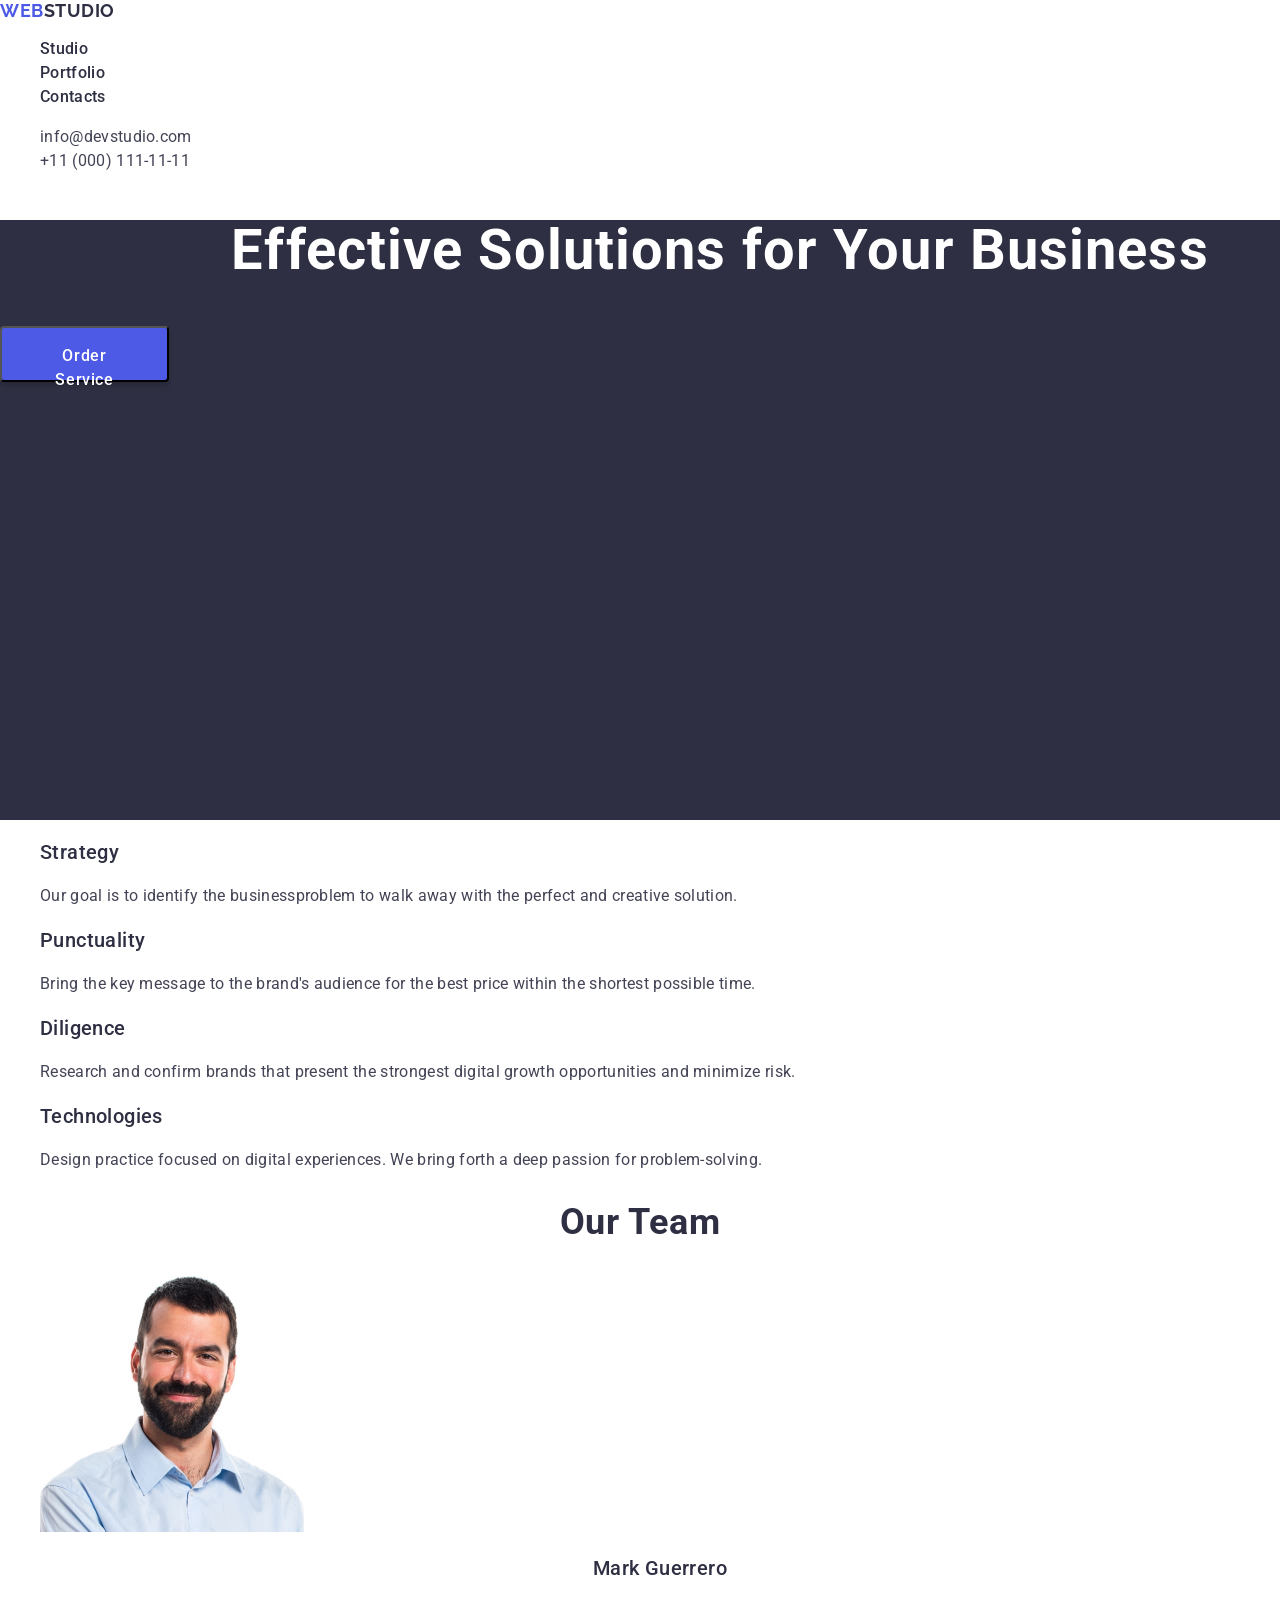
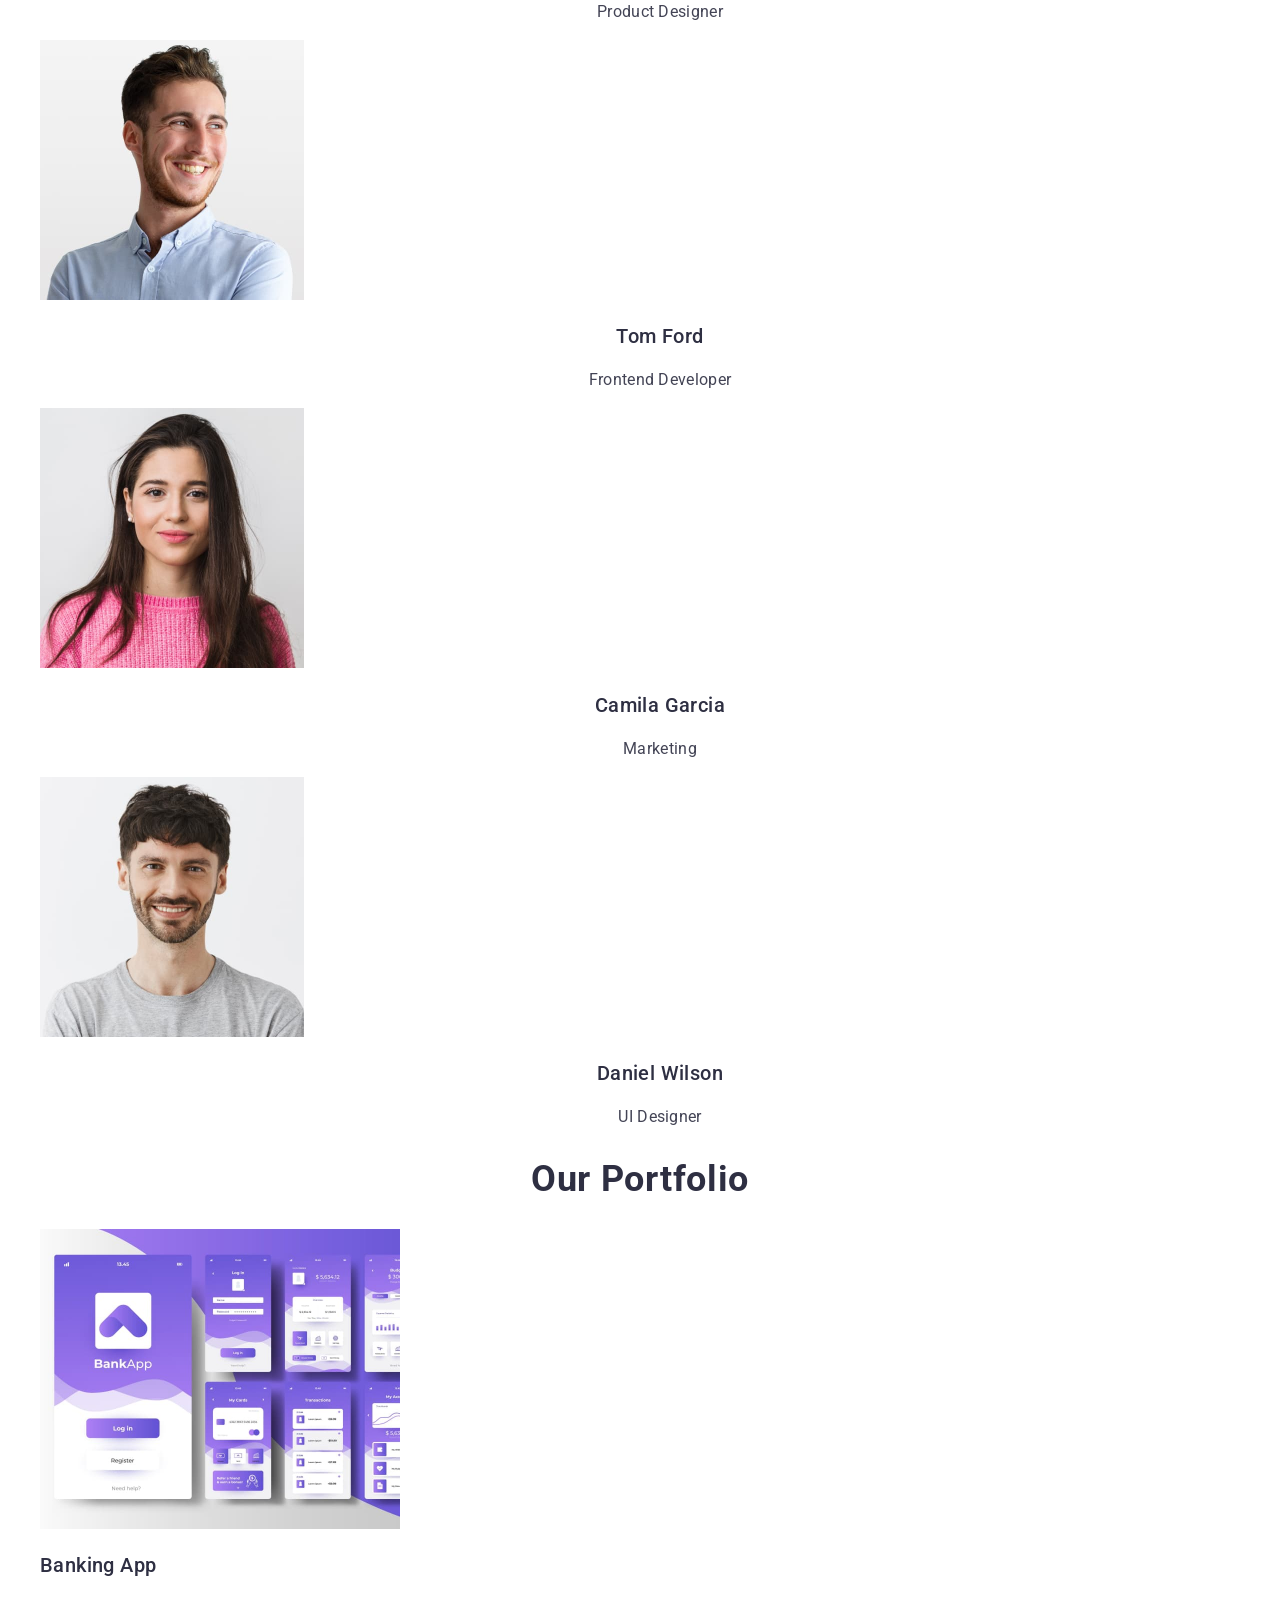
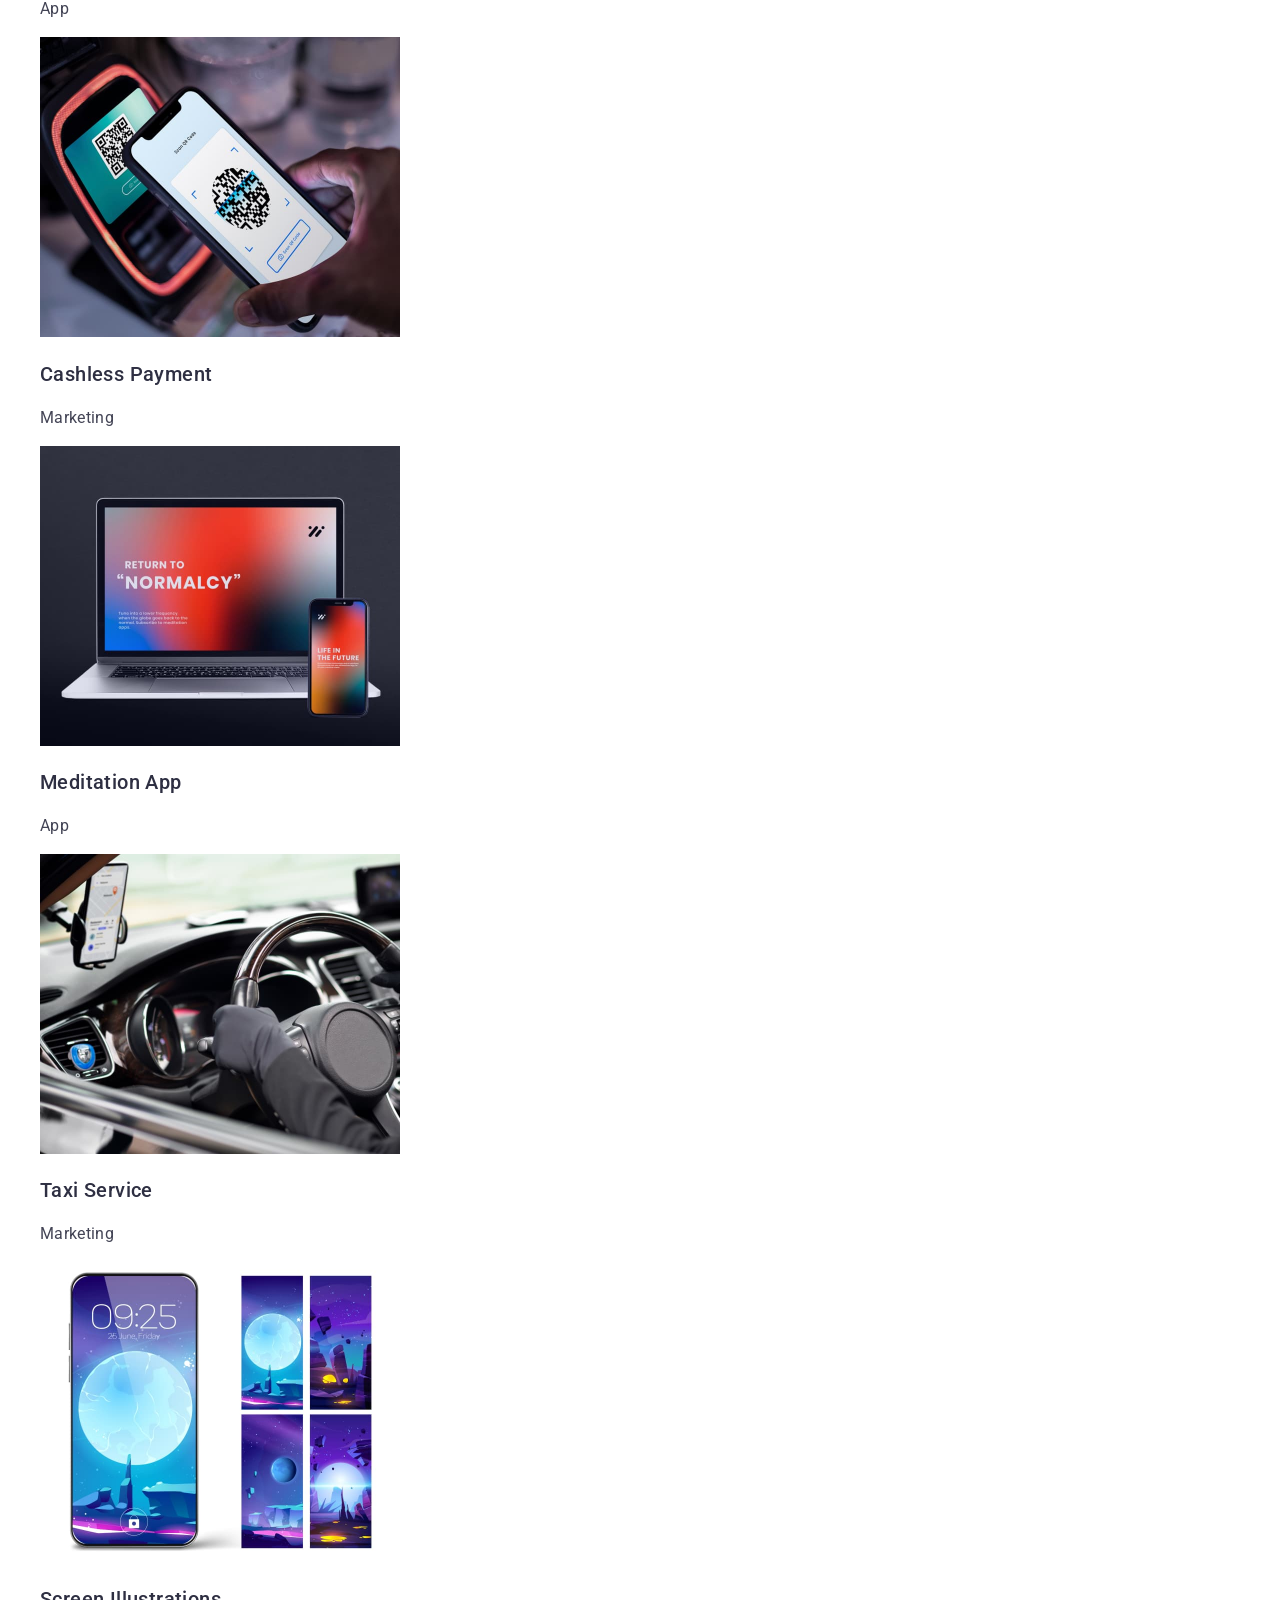
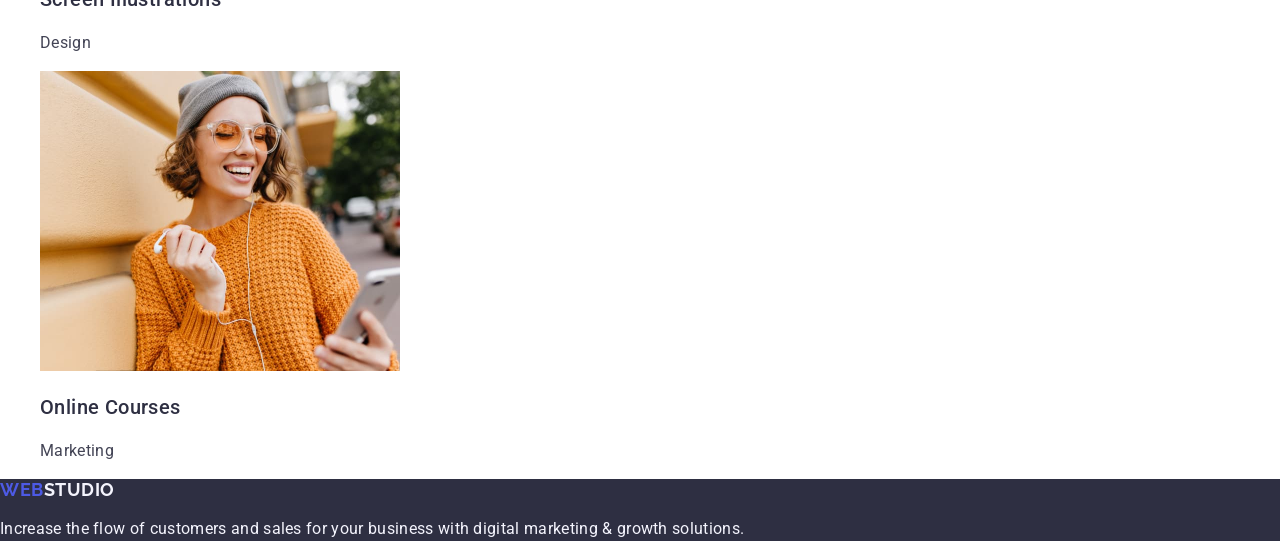
==== commit 1b2f9a5c: "add sylest font" ====
--- a/index.html
+++ b/index.html
@@ -1,417 +1,132 @@
 <!DOCTYPE html>
-<html lang="ru">
+<html lang="en">
 <head>
     <meta charset="UTF-8">
-    <meta http-equiv="X-UA-Compatible" content="IE=edge">
     <meta name="viewport" content="width=device-width, initial-scale=1.0">
     <title>Document</title>
     <link
     rel="stylesheet"
-    href="https://cdnjs.cloudflare.com/ajax/libs/modern-normalize/1.0.0/modern-normalize.min.css" />
-    
+    href="https://cdnjs.cloudflare.com/ajax/libs/modern-normalize/3.0.1/modern-normalize.min.css"/>
+
     <link rel="preconnect" href="https://fonts.googleapis.com">
 <link rel="preconnect" href="https://fonts.gstatic.com" crossorigin>
-<link href="https://fonts.googleapis.com/css2?family=Raleway:wght@700&family=Roboto:wght@400;500;700;900&display=swap" rel="stylesheet">
+<link href="https://fonts.googleapis.com/css2?family=Raleway:wght@700&family=Roboto:wght@400;500;700&display=swap" rel="stylesheet">
     
-    <link rel="stylesheet" href="./css/styles.css"/>
+    <link rel="stylesheet" href="./css/styles.css">
 </head>
+<body>
+ <header class="heder">
+    <nav class="nav">
+        <a class="logo heder-logo" href="./index.html">Web<span class="logo-part">Studio</span></a>
+        <ul class="nav-list">
+            <li class="nav-item"><a class="nav-link" href="./index.html">Studio</a></li>
+            <li class="nav-item"><a class="nav-link" href="">Portfolio</a></li>
+            <li class="nav-item"><a class="nav-link" href="">Contacts</a></li>
+        </ul>
+    </nav>
+<address class="heder-address">
+    <ul class="address-list">
+        <li class="address-item"><a class="address-link" href="mailto:info@devstudio.com">info@devstudio.com</a></li>
+        <li class="address-item"><a class="address-link" href="tel:+11 (000) 111-11-11">+11 (000) 111-11-11</a></li>
+    </ul>
+</address>
+    
+ </header> 
+ <main>
+   <section class="hero">
+<h1 class="hero-title">Effective Solutions for Your Business</h1>
+<button class="hero-button" type="button">Order Service</button>
+    </section>
 
-<body>
-    
-    <header class="header">
-    <div class="container heder-logo">
-        <a class="logo nav" href="/" >Web<span class="logo-dark">Studio</span></a>
-        <nav class="site-nav">
-        <ul class="header-list">
-            <li class="header-item"><a href="/" class="header-link-contact current">Студия</a></li>
-            <li class="header-item"><a href="./portfolio.html" class="header-link-contact">Портфолио</a></li>
-            <li class="header-item"><a href="/" class="header-link-contact nav">Контакты</a></li>
-        </ul>
-        </nav>
-        <ul class="header-list ">
-            <li class="header-connekt">
-                
-                    <a class="header-link" href="mailto:info@devstudio.com" ><svg class="header-link-icon-m" width="16" height="12">
-                                <use href="./svg/icons4.svg#icon-iconm"></use>
-                            </svg> info@devstudio.com</a>
-                </li>
+<section class="features">
+<ul class="features-list">
+    <li class="features__item">
+        <h3 class="features__title">Strategy</h3>
+        <p class="features__text">Our goal is to identify the businessproblem to walk away with the perfect and creative solution. </p>
+    </li>
+    <li class="features__item">
+        <h3 class="features__title">Punctuality</h3>
+        <p class="features__text">Bring the key message to the brand's audience for the best price within the shortest possible time.</p>
+    </li>
+    <li class="features__item">
+        <h3 class="features__title">Diligence</h3>
+        <p class="features__text">Research and confirm brands that present the strongest digital growth opportunities and minimize risk.</p>
+    </li>
+    <li class="features__item">
+        <h3 class="features__title">Technologies</h3>
+        <p class="features__text">Design practice focused on digital experiences. We bring forth a deep passion for problem-solving.</p>
+    </li>
+</ul>
+</section>
 
-            <li class="header-connekt">
-                <a href="tel:+38 096 111 11 11" class="header-link"><svg class="header-link-icon-t" width="10" height="16">
-                                <use href="./svg/icons4.svg#icon-icont"></use>
-                            </svg>+38 096 111 11 11</a></li>
+<section class="team">
+<h2 class="title">Our Team</h2>
+<ul class="team-list">
+    <li class="team-item">
+        <img src="./images/Mark.jpg" alt="Mark Guerrero" width="264" height="260">
+        <h3 class="team-name">Mark Guerrero</h3>
+        <p class="team-text">Product Designer</p>
+    </li>   
+    <li class="team-item">
+        <img src="./images/Tom.jpg" alt="Tom Ford" width="264" height="260">
+        <h3 class="team-name">Tom Ford</h3>
+        <p class="team-text">Frontend Developer</p>
+    </li>   
+    <li class="team-item">
+        <img src="./images/Camila.jpg" alt="Camila Garcia" width="264" height="260">
+        <h3 class="team-name">Camila Garcia</h3>
+        <p class="team-text">Marketing</p>
+    </li>
+    <li class="team-item">
+        <img src="./images/Daniel.jpg" alt="Daniel Wilson" width="264" height="260">
+        <h3 class="team-name">Daniel Wilson</h3>
+        <p class="team-text">UI Designer</p>
+    </li>
+</ul>
+</section>
 
-           
-        </ul> 
-    </div>
-    </header>
-    
-    <main>
-     <section class="hero overlay">
-            <div class="container">
-            <h1 class="title">Эффективные решения для вашего бизнеса</h1>
-            <button type="button" class="btn"data-modal-open>Заказать услугу</button>
-        </div>
-        </section>
+<section class="portfolio">
+    <h2 class="title">Our Portfolio</h2>
+    <ul class="portfolio-list">
+<li class="portfolio-item">
+    <img src="./images/portfolio-1.jpg" alt="Banking App" width="360" height="300">
+    <h3 class="portfolio-title">Banking App</h3>
+    <p class="portfolio-text">App</p>
+</li>
+<li class="portfolio-item">
+    <img src="./images/portfolio-2.jpg" alt="Cashless Payment" width="360" height="300">
+    <h3 class="portfolio-title">Cashless Payment</h3>
+    <p class="portfolio-text">Marketing</p>
+</li>
+<li class="portfolio-item">
+    <img src="./images/portfolio-3.jpg" alt="Meditation App" width="360" height="300">
+    <h3 class="portfolio-title">Meditation App</h3>
+    <p class="portfolio-text">App</p>
+</li>
+<li class="portfolio-item">
+    <img src="./images/portfolio-4.jpg" alt="Taxi Service" width="360" height="300">
+    <h3 class="portfolio-title">Taxi Service</h3>
+    <p class="portfolio-text">Marketing</p>
+</li>
+<li class="portfolio-item">
+    <img src="./images/portfolio-5.jpg" alt="Screen Illustrations" width="360" height="300">
+    <h3 class="portfolio-title">Screen Illustrations</h3>
+    <p class="portfolio-text">Design</p>
+</li>
+<li class="portfolio-item">
+    <img src="./images/portfolio-6.jpg" alt="Online Courses" width="360" height="300">
+    <h3 class="portfolio-title">Online Courses</h3>
+    <p class="portfolio-text">Marketing</p>
+</li>
 
-        <!--Особенности работы-->
+    </ul>
+</section>
 
-        <section class="features section">
-            <div class="container">
-            <h2 class="visually-hidden">Наши преимущества</h2>
-            <ul class="features-list">
-                 <li class="features-item icon-antenna">
-                     <div class="features-icon"><a href="" class="features-link">
-                         <svg class="features-link-icon" width="70" height="70">
-                                <use href="./svg/icons3.svg#icon-antenna1"></use>
-                            </svg>
-                     </a></div>
 
-                    <h3 class="features-title">Внимание к деталям</h3>
-                    <p class="features-text">Идейные соображения, а также начало повседневной работы по формированию позиции.</p>
-                </li>
-                <li class="features-item icon-clock">
-                    <div class="features-icon"><a href="" class="features-link">
-                         <svg class="features-link-icon" width="70" height="70">
-                                <use href="./svg/icons3.svg#icon-clock1"></use>
-                            </svg>
-                     </a></div>
-                    <h3 class="features-title">Пунктуальность</h3>
-                    <p class="features-text">Задача организации, в особенности же рамки и место обучения кадров влечет за собой.</p>
-                </li>
-                <li class="features-item icon-diagram">
-                    <div class="features-icon"><a href="" class="features-link">
-                         <svg class="features-link-icon" width="70" height="70">
-                                <use href="./svg/icons3.svg#icon-diagram1"></use>
-                            </svg>
-                     </a></div>
-                    <h3 class="features-title">Планирование</h3>
-                    <p class="features-text">Равным образом консультация с широким активом в значительной степени обуславливает.</p>
-                </li>
-                <li class="features-item icon-astronaut">
-                    <div class="features-icon"><a href="" class="features-link">
-                         <svg class="features-link-icon" width="70" height="70">
-                                <use href="./svg/icons3.svg#icon-astronaut1"></use>
-                            </svg>
-                     </a></div>
-                    <h3 class="features-title">Современные технологии</h3>
-                    <p class="features-text">Значимость этих проблем настолько очевидна, что реализация плановых заданий.</p>
-                </li>
-            </ul>
-        </div>
-        </section>
-        <!--Чем мы занимаемся-->
-        <section class="work section">
-            <div class="container">
-            <h2 class="work-title">Чем мы занимаемся</h2>
-            <ul class="work-list">
-                <li class="work-item">
-                    <div class="work-thumb"><img class="img" src="./img/img1.jpg" alt="Верстка сайта" width="370" height="294">
-                <div class="thumb">
-                    <p class="thumb-text">Десктопные приложения</p>
-                </div></div>
-            </li>
-                <li class="work-item">
-                    <div class="work-thumb"><img class="img" src="./img/img2.jpg" alt="Хостинг сайта"width="370" height="294" >
-                <div class="thumb">
-                    <p class="thumb-text">Мобильные приложения</p>
-                </div></div>
-            </li>
-                <li class="work-item">
-                    <div class="work-thumb"><img class="img" src="./img/img3.jpg" alt="Дизайн сайта"width="370" height="294" >
-                <div class="thumb">
-                    <p class="thumb-text">Дизайнерские решения</p>
-                </div></div>
-            </li>
-            </ul>
-        </div>
-        </section>
-        <!--Наша команда-->
-        <section class="about section">
-            <div class="container">
-            <h2 class="about-title">Наша команда</h2>
-            <ul class="about-list">
-                <li class="about-item">
-                    <img class="img" src="./img/img01.jpg" alt="Игорь Демьяненко" width="270" height="260">
-                    <div class="card">
-                    <h3 class="about-title-name">Игорь Демьяненко</h3>
-                    <p class="about-text-profession">Product Designer</p>
-                    <ul class="card-socials-list list">
-                        <li class="card-socials-item"><a href="" class="card-socials-link">
-                            <svg class="card-socials-icon" width="20" height="20">
-                                <use href="./svg/icons.svg#icon-instagram2"></use>
-                            </svg>
-                        </a></li>
-                        <li class="card-socials-item"><a href="" class="card-socials-link">
-                            <svg class="card-socials-icon" width="20" height="20">
-                                <use href="./svg/icons.svg#icon-twitter1"></use>
-                            </svg>
-
-                        </a></li>
-                        <li class="card-socials-item"><a href="" class="card-socials-link">
-                            <svg class="card-socials-icon" width="20" height="20">
-                                <use href="./svg/icons.svg#icon-facebook"></use>
-                            </svg>
-
-                        </a></li>
-                        <li class="card-socials-item"><a href="" class="card-socials-link">
-                            <svg class="card-socials-icon" width="20" height="20">
-                                <use href="./svg/icons.svg#icon-linkedin1"></use>
-                            </svg>
-
-                        </a></li>
-                    </ul>
-                    </div>
-                </li>
-                <li class="about-item">
-                    <img class="img" src="./img/img02.jpg" alt="Ольга Репина" width="270" height="260">
-                    <div class="card">
-                    <h3 class="about-title-name">Ольга Репина</h3>
-                    <p class="about-text-profession">Frontend Developer</p>
-                    <ul class="card-socials-list list">
-                        <li class="card-socials-item"><a href="" class="card-socials-link">
-                            <svg class="card-socials-icon" width="20" height="20">
-                                <use href="./svg/icons.svg#icon-instagram2"></use>
-                            </svg>
-                        </a></li>
-                        <li class="card-socials-item"><a href="" class="card-socials-link">
-                            <svg class="card-socials-icon" width="20" height="20">
-                                <use href="./svg/icons.svg#icon-twitter1"></use>
-                            </svg>
-
-                        </a></li>
-                        <li class="card-socials-item"><a href="" class="card-socials-link">
-                            <svg class="card-socials-icon" width="20" height="20">
-                                <use href="./svg/icons.svg#icon-facebook"></use>
-                            </svg>
-
-                        </a></li>
-                        <li class="card-socials-item"><a href="" class="card-socials-link">
-                            <svg class="card-socials-icon" width="20" height="20">
-                                <use href="./svg/icons.svg#icon-linkedin1"></use>
-                            </svg>
-
-                        </a></li>
-                    </ul>
-                    </div>
-                </li>
-                <li class="about-item">
-                    <img class="img" src="./img/img03.jpg" alt="Николай Тарасов" width="270" height="260">
-                    <div class="card">
-                    <h3 class="about-title-name">Николай Тарасов</h3>
-                    <p class="about-text-profession">Marketing</p>
-                    <ul class="card-socials-list list">
-                        <li class="card-socials-item"><a href="" class="card-socials-link">
-                            <svg class="card-socials-icon" width="20" height="20">
-                                <use href="./svg/icons.svg#icon-instagram2"></use>
-                            </svg>
-                        </a></li>
-                        <li class="card-socials-item"><a href="" class="card-socials-link">
-                            <svg class="card-socials-icon" width="20" height="20">
-                                <use href="./svg/icons.svg#icon-twitter1"></use>
-                            </svg>
-
-                        </a></li>
-                        <li class="card-socials-item"><a href="" class="card-socials-link">
-                            <svg class="card-socials-icon" width="20" height="20">
-                                <use href="./svg/icons.svg#icon-facebook"></use>
-                            </svg>
-
-                        </a></li>
-                        <li class="card-socials-item"><a href="" class="card-socials-link">
-                            <svg class="card-socials-icon" width="20" height="20">
-                                <use href="./svg/icons.svg#icon-linkedin1"></use>
-                            </svg>
-
-                        </a></li>
-                    </ul>
-                    </div>
-                </li>
-                <li class="about-item">
-                    <img class="img" src="./img/img04.jpg" alt="Михаил Ермаков" width="270" height="260">
-                    <div class="card">
-                    <h3 class="about-title-name">Михаил Ермаков</h3>
-                    <p class="about-text-profession">UI Designer</p>
-                    <ul class="card-socials-list list">
-                        <li class="card-socials-item"><a href="" class="card-socials-link">
-                            <svg class="card-socials-icon" width="20" height="20">
-                                <use href="./svg/icons.svg#icon-instagram2"></use>
-                            </svg>
-                        </a></li>
-                        <li class="card-socials-item"><a href="" class="card-socials-link">
-                            <svg class="card-socials-icon" width="20" height="20">
-                                <use href="./svg/icons.svg#icon-twitter1"></use>
-                            </svg>
-
-                        </a></li>
-                        <li class="card-socials-item"><a href="" class="card-socials-link">
-                            <svg class="card-socials-icon" width="20" height="20">
-                                <use href="./svg/icons.svg#icon-facebook"></use>
-                            </svg>
-
-                        </a></li>
-                        <li class="card-socials-item"><a href="" class="card-socials-link">
-                            <svg class="card-socials-icon" width="20" height="20">
-                                <use href="./svg/icons.svg#icon-linkedin1"></use>
-                            </svg>
-
-                        </a></li>
-                    </ul>
-                    </div>
-                </li>
-            </ul>
-        </section>
-    </div>
-    <section class="client section">
-        <div class="container client-container">
-            <h3 class="client-title">Постоянные клиенты</h3>
-            <ul class="client-list">
-                <li class="client-item"><a href="" class="client-item-link">
-                    <svg class="client-item-icon" width="106" height="60"><use href="./svg/icons2.svg#icon-Logo">
-                </use>
-            </svg>
-        </a>
-    </li>
-    <li class="client-item"><a href="" class="client-item-link" width="100%" height="100%">
-        <svg class="client-item-icon" width="106" height="60"><use href="./svg/icons2.svg#icon-Logo-1">
-                </use>
-            </svg>
-        </a>
-    </li>
-    <li class="client-item"><a href="" class="client-item-link">
-        <svg class="client-item-icon" width="106" height="60"><use href="./svg/icons2.svg#icon-Logo-2">
-                </use>
-            </svg>
-        </a>
-    </li>
-    <li class="client-item"><a href="" class="client-item-link">
-        <svg class="client-item-icon" width="106" height="60"><use href="./svg/icons2.svg#icon-Logo-3">
-                </use>
-            </svg>
-        </a>
-    </li>
-    <li class="client-item"><a href="" class="client-item-link">
-        <svg class="client-item-icon" width="106" height="60"><use href="./svg/icons2.svg#icon-Logo-4">
-                </use>
-            </svg>
-        </a>
-    </li>
-    <li class="client-item"><a href="" class="client-item-link">
-        <svg class="client-item-icon" width="106" height="60"><use href="./svg/icons2.svg#icon-Logo-5">
-                </use>
-            </svg>
-        </a>
-    </li>
-    </ul>
-        </div>
-    </section>
-    </main>
-    <footer class="footer section">
-        <div class="container footer-section">
-            <div class="container-logotip">
-            <div class="logotip">
-        <a href="/" class="footer-link nav">Web<span class="footer-link-studio nav">Studio</span></a></div>
-        <addres class="address">
-            <ul class="address-link footer-list">
-                <li class="address-item"><a href="/" class="footer-address nav">г. Киев, пр-т Леси Украинки, 26</a></li>
-                <li class="address-item"><a href="mailto:info@devstudio.com" class="footer-contact nav">info@devstudio.com</a></li>
-                <li class="address-item"><a href="tel:+38 096 111 11 11" class="footer-tel nav">+38 096 111 11 11</a></li>
-            </ul>
-        </address>
-        </div>
-        <div class="invite">
-    <h3 class="invite-title">присоединяйтесь</h3>
-    <ul class="invite-list">
-        <li class="invite-socials-item"><a href="" class="invite-socials-link">
-            <svg class="invite-socials-icon" width="20" height="20">
-                <use href="./svg/icons.svg#icon-instagram2"></use>
-            </svg>
-        </a></li>
-        <li class="invite-socials-item"><a href="" class="invite-socials-link">
-            <svg class="invite-socials-icon" width="20" height="20">
-                <use href="./svg/icons.svg#icon-twitter1"></use>
-            </svg>
-
-        </a></li>
-        <li class="invite-socials-item"><a href="" class="invite-socials-link">
-            <svg class="invite-socials-icon" width="20" height="20">
-                <use href="./svg/icons.svg#icon-facebook"></use>
-            </svg>
-
-        </a></li>
-        <li class="invite-socials-item"><a href="" class="invite-socials-link">
-            <svg class="invite-socials-icon" width="20" height="20">
-                <use href="./svg/icons.svg#icon-linkedin1"></use>
-            </svg>
-
-        </a></li>
-    </ul>
-</div>
-<div class="subscription">
-<p class="subscription-title">Подпишитесь на рассылку</p>
-<div class="subscription-input">
-    <!-- <label for="email" ></label> -->
-    <input type="email" name="email" placeholder="E-mail" class="subscription-email">
-    <button type="submit" class="subscription-btn">Подписаться<svg class="subscription-btn-icon" width="24" height="24">
-                <use href="./svg/icons34.svg#icon-icon-send"></use>
-            </svg></button>
-    
-</div>
-</div>
+ </main>  
+ <footer class="footer">
+    <a class="logo footer-logo" href="./index.html">Web<span class="logo-part">Studio</span></a>
+    <p class="footer-text">Increase the flow of customers and sales for your business with digital marketing & growth solutions.</p>
  </footer>
- <button type="button">Заказать услугу</button>
- <div class="backdrop is-hidden" data-modal>
-     <div class="modal">
-         <button type="button" class="button-modal"data-modal-close><svg class="button-icon" width="11" height="11">
-                <use href="./svg/icons33.svg#icon-Vector"></use>
-            </svg></button>
-             <p class="modal-title">Оставьте свои данные, мы вам перезвоним</p>
-                <form class="js-modal-form">  
-     <div class="form-field">     
-     <label for="name"class="modal-label">Имя</label>
-     <div class="container-svg">
-    <input type="text" class="modal-input" name="name" id="name"/>
-    <svg class="name-icon" width="18" height="18"><use href="./svg/icons34.svg#icon-person"></use></svg>
-            </div>
-        </div>
-        <div class="form-field"> 
-    <label for="tel"class="modal-label">Телефон</label>
-    <div class="container-svg">
-    <input type="tel" class="modal-input" name="tel" id="tel"/>
-    <svg class="tel-icon" width="18" height="18">
-                <use href="./svg/icons34.svg#icon-tel"></use>
-            </svg> </div></div>
-           
-            <div class="form-field"> 
-    <label for="mail"class="modal-label">Почта</label>
-    <div class="container-svg">
-    <input type="email" class="modal-input" name="mail" id="mail"/>
-<svg class="email-icon" width="18" height="18">
-                <use href="./svg/icons34.svg#icon-email"></use>
-            </svg> 
-    </div></div>
-    <label for="coment"class="modal-label">Комментарий</label>
-    <!-- <input type="text" class="coment-input" name="text" id="text" placeholder="Введите текст"> -->
-    <textarea name="text" id="text" class="coment-input" placeholder="Введите текст" required ></textarea>
-
-   <div class="checkbox">
-        <input type="checkbox" class="modal-chek visually-hidden" id="modal-chek"/>
-       <label for="modal-chek" class="modal-chek-text"><span>
-        <svg class="modal-check-icon" width="16" height="15">
-            <use href="./svg/icons34.svg#icon-check-mark"></use>
-        </svg>   
-       </span>Соглашаюсь с рассылкой и принимаю <a href="" class="modal-chek-link">Условия договора</a></label>
-
-   </div>
-   
-    <button type="submit" class="button-modal-wrap">Отправить</button>
-
- </form>
-
-     </div>
- </div>
- <script src="./js/modal.js"></script>
- 
 </body>
-
 </html>
--- a/css/styles.css
+++ b/css/styles.css
@@ -1,1013 +1,164 @@
-:root {
-    --heder-mailto-color: #2196F3;
-    --heder-tel-color: #757575;
-    --heder-link-mailto: #212121;
-    --section-h: #FFFFFF;
-    --footer-contact:rgba(255, 255, 255, 0.6);
-    --logo-dark: #000000;
-    --btn: #188CE8
-}
-p, h1, h2, h3{
-    margin: 0;
+/* font-family: "Raleway", sans-serif;
+font-family: "Roboto", sans-serif; */
+body {
+    font-family: "Roboto", sans-serif;
+    color: #434455;
+    background-color: #fff;
 }
 
-body {
-  font-family: Roboto, sans-serif;
+ul, ol {
+    list-style-type: none;
 }
-ul {
-    list-style: none;
-    margin: 0;
-    padding: 0;
-    }
-a{
+a {
     text-decoration: none;
-    
+}
+.logo{
+    font-family: "Raleway", sans-serif;
+font-weight: 700;
+font-size: 18px;
+line-height: 1.16667;
+letter-spacing: 0.03em;
+text-transform: uppercase;
+color: #4d5ae5;
+}
+.heder-logo{
+    margin-right: 76px;
+}
+.heder-logo .logo-part{
+    color: #2e2f42;
+}
+.footer-logo{
+    margin-bottom: 16px;
+}
+.footer-logo .logo-part{
+    color: #f4f4fd;
 }
 
-
-img{
-    display: block;
-    max-width: 100%;
-    height: auto;
+.nav-link{
+font-weight: 500;
+font-size: 16px;
+line-height: 1.5;
+letter-spacing: 0.02em;
+color: #2e2f42;
 }
 
-.container{
-    width: 1200px;
-    padding-left: 15px;
-    padding-right: 15px;
-    margin: 0 auto;
+.heder-address{
+    font-style: normal;
 }
-.section{
-    padding-top: 94px;
-    padding-bottom: 94px;
-    max-width: 1600px;
-    margin: 0 auto;
-    
+.address-link{
+font-weight: 400;
+font-size: 16px;
+line-height: 1.5;
+letter-spacing: 0.02em;
+color: #434455; 
 }
 
-/*header*/
-
-  .header{
-    border-bottom: 1px solid #ECECEC;
-    
-  }
-  
-.heder-logo{
-    display: flex;
-    align-items: center;
-} 
-.site-nav{
-    display: flex;
-    align-items: center;
-} 
-
-.header-list{
-    display: flex;
-    list-style: none;
-    align-items: center;
-    margin: 0;
-    padding: 0;
-    margin-left: auto;
-    
+.nav-link:hover,
+.nav-link:focus,
+.address-link:hover,
+.address-link:focus{
+    color: #404bbf;
 }
 
-.header-item{
- margin-right: 50px;
+.hero{
+    width: 1440px;
+height: 600px;
+background-color: #2e2f42;
 }
-.header-item:last-child{
-    margin-right: 0;
-}
-.logo+.site-nav{
-    margin-left: 93px;
-}
-.heder-connekt+.heder-connekt{
-    margin-left: 50px;
+.hero-title{
+font-weight: 700;
+font-size: 56px;
+line-height: 1.07143;
+letter-spacing: 0.02em;
+text-align: center;
+color: #fff;
 }
 
-.logo {
-  font-family: "Raleway", sans-serif;
-  font-weight: 700;
-  font-size: 26px;
-  line-height: 1.19;
-   letter-spacing: 0.03em;
-  color: var(--heder-mailto-color);
-
+.hero-button{
+font-weight: 500;
+font-size: 16px;
+line-height: 1.5;
+letter-spacing: 0.04em;
+color: #fff;
+border-radius: 4px;
+padding: 16px 32px;
+width: 169px;
+height: 56px;
+box-shadow: 0 4px 4px 0 rgba(0, 0, 0, 0.15);
+background: #4d5ae5;
 }
-.logo-dark  
-{
-  font-family: "Raleway", sans-serif;
-  font-weight: 700;
-  font-size: 26px;
-  line-height: 1.19;
-  letter-spacing: 0.03em;
-  color: var(--logo-dark);
+.hero-button:hover,
+.hero-button:focus{
+background: #404bbf;
 }
 
-
-.header-link-contact {
- padding: 32px 0;
-  font-weight: 500;
-  font-size: 14px;
-  line-height: 1.14;
-  letter-spacing: 0.02em;
-  color: var(--heder-link-mailto);
-  display: block; 
-  transition:color 250ms cubic-bezier(0.4, 0, 0.2, 1);
-} 
-
-.header-link-contact:hover,
-.header-link-contact:focus{
-    color: var(--heder-mailto-color);
-}
-.header-link-contact {
-    cursor: pointer;
-}
-.header-list .current{
-    color: #2196F3;
-    position: relative;
-}
-.current{
-    position: relative;
-}
-.current::after{
-    content: "";
-    width: 100%;
-    height: 4px;
-    border-radius: 2px;
-    position: absolute;
-    left: 0;
-    bottom:-1px;
-    background-color: var(--heder-mailto-color);
+.features__title{
+font-weight: 500;
+font-size: 20px;
+line-height: 1.2;
+letter-spacing: 0.02em;
+color: #2e2f42;
 }
 
-
-
-
-.header-list .header-connekt:not(:last-child){
-    margin-right: 30px;
-}
-
-.header-link {
-    display: flex;
-    align-items: center;
-  font-weight: 500;
-  font-size: 14px;
-  line-height: 1.14;
-  letter-spacing: 0.02em;
-  color: var(--heder-tel-color);
-  transition:color 250ms cubic-bezier(0.4, 0, 0.2, 1);
-  
-} 
-
-.header-link:hover,
-.header-link:focus
-{
-    color: var(--heder-mailto-color);
-}
-.header-link-icon-m{
-fill: currentColor;
-margin-right: 10px;
-}
-
- .header-link-icon-t{
-   fill: currentColor; 
-   margin-right: 10px;
-} 
-
-/*main*/
-.hero{
-background: #2F303A;
-
-padding-top: 200px;
-padding-bottom: 200px;
-}
-.overlay{
-    max-width: 1600px;
-    margin-left: auto;
-    margin-right: auto;
-    background-image:linear-gradient(to right, rgba(47, 48, 58, 0.4),rgba(47, 48, 58, 0.4)), url('../img/Heder.img.jpg');
-    background-repeat: no-repeat;
-    background-position: center;
-    background-size: cover;
-
-
+.features__text{
+font-weight: 400;
+font-size: 16px;
+line-height: 1.5;
+letter-spacing: 0.02em;
+color: #434455;
 }
 
 .title{
- font-weight: 900;
-font-size: 44px;
-line-height: 1.36;
-align-items: center;
+font-weight: 700;
+font-size: 36px;
+line-height: 1.11111;
+letter-spacing: 0.02em;
 text-align: center;
-letter-spacing: 0.06em;
-text-transform: uppercase;
-color: var(--section-h);
-margin-bottom: 30px;
-width: 696px;
-margin-left: auto;
-margin-right: auto;
-}
-.btn{
-    border: transparent;
-font-weight: 700;
-font-size: 16px;
-line-height: 1.87;
-display: flex;
-align-items: center;
-text-align: center;
-letter-spacing: 0.06em;
-color: var(--section-h);
-transition:color 250ms cubic-bezier(0.4, 0, 0.2, 1);
-
- }
- .btn{
-    background: #2196F3;
-    box-shadow: 0px 4px 4px rgba(0, 0, 0, 0.15);
-    border-radius: 4px;
-    margin: 0 auto;
-    display: flex;
-    align-items: center;
-    justify-content:center;
-    padding: 10px 32px;
-    cursor: pointer;
-    transition: background-color 250ms cubic-bezier(0.4, 0, 0.2, 1);
- }
- .btn:hover,
- .btn:focus{
-    background: #188CE8;
-
- }
- 
-   
-    /*Особенности работы*/
-
-  
-   .visually-hidden {
-  position: absolute;
-  width: 1px;
-  height: 1px;
-  margin: -1px;
-  border: 0;
-  padding: 0;
-  white-space: nowrap;
-  clip-path: inset(100%);
-  clip: rect(0 0 0 0);
-  overflow: hidden;
+color: #2e2f42;
 }
 
-.features-icon{
-    display: block;
-    width: 270px;
-    height: 120px;
-    background: #F5F4FA;
-border-radius: 4px;
-margin-bottom: 30px;
-}
-.features-icon{
-    display: flex;
-    justify-content: center;
-    align-items: center;
-    background-position: center;
+.team-name{
+font-weight: 500;
+font-size: 20px;
+line-height: 1.2;
+letter-spacing: 0.02em;
+text-align: center;
+color: #2e2f42;
 }
 
-
-.features-list{
-    display: flex;
-   
-}
-.features-item+.features-item{
-    margin-left: 30px;
-}
-    .features-title{
-font-weight: 700;
-font-size: 14px;
-line-height: 1.14;
-letter-spacing: 0.03em;
-text-transform: uppercase;
-color: var(--heder-link-mailto);
-margin-bottom: 10px;
-}
-.features-text{
-    font-size: 14px;
-line-height: 1.71;
-letter-spacing: 0.03em;
-color: var(--heder-tel-color);
+.team-text{
+font-weight: 400;
+font-size: 16px;
+line-height: 1.5;
+letter-spacing: 0.02em;
+text-align: center;
+color: #434455;
 }
 
-
-/*Чем мы занимаемся*/
-.work{
-    padding-top: 0;
-}
-.work-list{
- display: flex;
-justify-content:center;
- position: relative; 
-}
-.work-item+.work-item{
-    margin-left: 30px;
-}
-.work-title{
-font-weight: 700;
-font-size: 36px;
-line-height: 1.16;
-text-align: center;
-letter-spacing: 0.03em;
-color: var(--heder-link-mailto);
-margin-bottom: 50px;
+.portfolio-title{
+font-weight: 500;
+font-size: 20px;
+line-height: 1.2;
+letter-spacing: 0.02em;
+color: #2e2f42;
 }
 
-.work-thumb{
-   display: flex;
-   align-items: flex-end;
-    position: relative;
-}
- 
-.thumb{
-     display:flex;
-    justify-content: center;
-    align-items: center;
-    width: 370px;
-    height: 70px;
-    background-color: rgba(47, 48, 58, 0.8);
-    position: absolute;
-    z-index: 2;
-}
-.thumb-text{
-    font-weight: 700;
-font-size: 14px;
-line-height: calc(16 / 14);
-text-align: center;
-letter-spacing: 0.03em;
-text-transform: uppercase;
-color: #FFFFFF;
-
+.portfolio-text{
+font-weight: 400;
+font-size: 16px;
+line-height: 1.5;
+letter-spacing: 0.02em;
+color: #434455;
 }
 
-
-/*Наша команда*/
-.about{
-    
-    background-color: #F5F4FA;
-    }
-.about-list{
-    display: flex;
-}
- .about-item+.about-item{
-    margin-left: 30px;
-} 
-.about-item{
-    background: #FFFFFF;
-box-shadow: 0px 1px 3px rgba(0, 0, 0, 0.12), 0px 1px 1px rgba(0, 0, 0, 0.14), 0px 2px 1px rgba(0, 0, 0, 0.2);
-border-radius: 0px 0px 4px 4px;
-}
-.about-title{
-font-weight: 700;
-font-size: 36px;
-line-height: 1.16;
-text-align: center;
-letter-spacing: 0.03em;
-color: var(--heder-link-mailto);
-margin-bottom: 50px;
-}
-.card{
-    padding-top: 30px;
-    padding-bottom: 30px;
-}
-.about-title-name{
-font-weight: 500;
+.footer-text{
+font-weight: 400;
 font-size: 16px;
-line-height: 1.18;
-text-align: center;
-letter-spacing: 0.03em;
-color: var(--heder-link-mailto);
-margin-bottom: 10px;
-}
-.about-text-profession{
-font-size: 16px;
-line-height: 1.18;
-text-align: center;
-letter-spacing: 0.03em;
-color: var(--heder-tel-color);
- margin-bottom: 16px;
-}
-.card-socials-list
-{
-    display: flex;
-    justify-content:center;
-}
-.card-socials-link{
-    width: 44px;
-    height: 44px;
-    background-color: var(--section-h);
-    border-radius: 50%;
-    display: flex;
-    align-items: center; 
-    justify-content: center;
-    color:#afb1b8;
-    transition:color 250ms cubic-bezier(0.4, 0, 0.2, 1),
-    background-color 250ms cubic-bezier(0.4, 0, 0.2, 1);
-}
- .card-socials-icon{
-     fill: currentColor; 
-} 
-.card-socials-link:hover,
-.card-socials-link:focus{
-    background-color: var(--heder-mailto-color);
-    color: var(--section-h);
+line-height: 1.5;
+letter-spacing: 0.02em;
+color: #f4f4fd;
 }
 
-
-.card-socials-item{
-    margin-right: 10px;
-}
-.card-socials-item:last-child{
-    margin-right: 0;
-}
-/*Постоянные клиенты*/
-
-.client-title{
-   font-weight: 700;
-font-size: 36px;
-line-height: 1.16;
-text-align: center;
-letter-spacing: 0.03em;
-color: var(--heder-link-mailto); 
-margin-bottom: 50px;
-}
-
-.client-list{
-    display: flex;
-    justify-content: center;
-   
-}
-.client-item-link{
-    display: flex;
-    justify-content: center;
-    align-items: center;
-    color: #AFB1B8; 
-    width: 100%;
-    height: 100%;
-    border: 1px solid #AFB1B8;
-box-sizing: border-box;
-border-radius: 4px;
-transition:color 250ms cubic-bezier(0.4, 0, 0.2, 1),
-border-color 250ms cubic-bezier(0.4, 0, 0.2, 1);
-}
- .client-item-icon{
-     fill: currentColor;
- } 
-
-.client-item-link:hover,
-.client-item-link:focus{
-color: var(--heder-mailto-color);
-border-color: var(--heder-mailto-color);
-}
- 
-
-.client-item{
-    width: 170px;
-    height: 92px;
-    margin-right: 30px;
-}
-.client-item:last-child{
-    margin-right: 0;
-}
-  
-
-
-/*PORTFOLIO*/
-.heder-portfolio{
-    color: #FFFFFF;
-}
-.list-portfolio{
-    margin-bottom: 50px;
-    display: flex;
-    justify-content: center;
-    
-}
-
- .list-btn:last-child { 
-     border: none;
- }
-   
- .list-btn{
-    font-weight: 500;
-font-size: 16px;
-line-height: 1.62;
-text-align: center;
-letter-spacing: 0.03em;
-color: #212121; 
-padding: 6px 22px;
-transition:color 250ms cubic-bezier(0.4, 0, 0.2, 1);
- }
-.list-btn:hover,
-.list-btn:focus{
-    color: var(--section-h);
-}
-.list-btn{
-background: #F5F4FA;
-border-radius: 4px;
-transition:background-color 250ms cubic-bezier(0.4, 0, 0.2, 1),
-box-shadow 250ms cubic-bezier(0.4, 0, 0.2, 1),
-color 250ms cubic-bezier(0.4, 0, 0.2, 1);
-}
-.list-btn:hover,
-.list-btn:focus{
-    background-color: var(--heder-mailto-color);
-    box-shadow: 0px 3px 1px rgba(0, 0, 0, 0.1), 0px 1px 2px rgba(0, 0, 0, 0.08), 0px 2px 2px rgba(0, 0, 0, 0.12);
-    color: var(--section-h);
-}
-.list-btn{
-    cursor: pointer;
-}
-
-.portfolio-item{
-    margin-right: 8px;
-}
-.portfolio-item:last-child{
-    margin-right: 0;
-} 
-.foto-title{
- background: #FFFFFF;
-border: 1px solid #EEEEEE;
-box-sizing: border-box;
-} 
-.foto-link{
-    display: block;
-    transition:box-shadow 250ms cubic-bezier(0.4, 0, 0.2, 1);
-}
-.foto-link:hover,
-.foto-link:focus{
-  box-shadow: 0px 1px 1px rgba(0, 0, 0, 0.12), 0px 4px 4px rgba(0, 0, 0, 0.06), 1px 4px 6px rgba(0, 0, 0, 0.16);
-}   
-
-/*foto-list*/
-
-.foto-list{
-    display: flex;
-    flex-wrap: wrap;
-    margin-left: -30px;
-    margin-top: -30px;
-}
-.foto-list>.item-img{
-      flex-basis: calc(100% / 3 - 30px);
-    margin-left: 30px;
-    margin-top: 30px;
-}
-
-
-.item-img{
-    background: #FFFFFF;
-box-sizing: border-box;
-position: relative;
-}
-.foto-link:hover .foto-top-text,
-.foto-link:hover .foto-top-text
-{
-       transform: translateY(0);
- 
-}
-.foto-top-text{
-    display: inline-block;
-    content: "";
-    position: absolute;
-    top: 0;
-    left: 0;
-    font-size: 18px;
-line-height: calc(28 / 18);
-letter-spacing: 0.03em;
-color: #FFFFFF;
-background: rgba(33, 150, 243, 0.9);
-padding: 63px 24px;
-height: 100%;
-width: 100%;
- transform: translateY(100%);
-transition: transform 250ms  cubic-bezier(0.4, 0, 0.2, 1);
-}
-.foto-wrap{
-    position: relative;
-    overflow: hidden;
-} 
-
-.foto-title{
-    padding: 20px 24px 20px 24px;
-    background: #FFFFFF;
-border: 1px solid #EEEEEE;
- 
-}
-
-.list-title{
-font-size: 18px;
-line-height: 2.00;
-letter-spacing: 0.06em;
-color: var(--heder-link-mailto);
-}
-.list-text{
-font-size: 16px;
-line-height: 1.87;
-letter-spacing: 0.03em;
-color: var(--heder-tel-color);
-}
-
-
-/*footer*/
 .footer{
-    background: #2F303A;
-    padding-top: 60px;
-    padding-bottom: 60px;  
-}
-.footer-section{
-    align-items: baseline;
-    display: flex;
-}
-.logotip{ 
-    margin-bottom: 20px;
-}
-
-.address-item{
-    margin-bottom: 9px;
-}
-.address-item:last-child{
-    margin-bottom: 0;
-}
-
-.footer-link{
-    font-family: "Raleway", sans-serif;
-font-weight: 700;
-font-size: 26px;
-line-height: 1.19;
-letter-spacing: 0.03em;
-color: var(--heder-mailto-color);
-}
-.footer-link-studio{
-    font-family: "Raleway", sans-serif;
-font-weight: 700;
-font-size: 26px;
-line-height: 1.19;
-letter-spacing: 0.03em;
-color: var(--section-h);
-}
-.footer-address{
-    font-style: normal;
-font-size: 14px;
-line-height: 1.84;
-letter-spacing: 0.03em;
-color:  var(--section-h);
-transition:color 250ms cubic-bezier(0.4, 0, 0.2, 1);
-}
-.footer-address:hover,
-.footer-address:focus{
-    color: var(--heder-mailto-color);
-}
-.footer-contact{
-    font-style: normal;
-    font-weight: normal;
-font-size: 14px;
-line-height: 1.71;
-letter-spacing: 0.03em;
-color: var(--heder-tel-color);
-transition:color 250ms cubic-bezier(0.4, 0, 0.2, 1);
-}
-.footer-contact:hover,
-.footer-contact:focus{
-    color: var(--heder-mailto-color);
-}
-.footer-tel{
-    font-style: normal;
-    font-weight: normal;
-font-size: 14px;
-line-height: 1.71;
-letter-spacing: 0.03em;
-color: var(--heder-tel-color);
-transition:color 250ms cubic-bezier(0.4, 0, 0.2, 1);
-}
-.footer-tel:hover,
-.footer-tel:focus{
-    color: var(--heder-mailto-color);
-}
-.invite-list{
-    display: flex;
-    justify-content: center;
-    align-items: center;   
-
-}
-.container-logotip{
-    margin-right: 70px;
-}
-
- .invite:last-child{
-    margin-right: 0;
-} 
-
-
-.invite-title{
-    font-weight: 700;
-font-size: 14px;
-line-height: calc(16 / 14);
-letter-spacing: 0.03em;
-text-transform: uppercase;
-
-color: #FFFFFF;
-margin-bottom: 20px;
-}
-
-
- .invite-socials-list
-{
-    display: flex;
-    justify-content:center;
-    margin-bottom: 30px;
-}
-.invite-socials-link{
-    width: 44px;
-    height: 44px;
-    background-color:  rgba(255, 255, 255, 0.1);
-    border-radius: 50%;
-    display: flex;
-    align-items: center; 
-    justify-content: center;
-    color:#FFFFFF;
-    transition: color 250ms cubic-bezier(0.4, 0, 0.2, 1),
-    background-color 250ms cubic-bezier(0.4, 0, 0.2, 1);
-    
-}
- .invite-socials-icon{
-    fill: currentColor;
-} 
-.invite-socials-link:hover,
-.invite-socials-link:focus{
-    background-color: var(--heder-mailto-color);
-    color: var(--section-h);
-}
-
-
-.invite-socials-item{
-    margin-right: 10px;
-}
-.invite-socials-item:last-child{
-    margin-right: 0;
-}
-.subscription{
-margin-left: 93px;
-}
-.invite:last-child{
-margin-left: 0;
-}
-.subscription-title{
-  font-weight: bold;
-font-size: 14px;
-line-height: calc(16 / 14);
-letter-spacing: 0.03em;
-text-transform: uppercase;
-color: #FFFFFF;  
-margin-bottom: 20px;
-}
-.subscription-input{
-    display: flex;
-}
-.subscription-email{
-    
-    padding-left: 16px; 
-   width: 358px;
-height: 50px;
-border: 1px solid rgba(255, 255, 255, 0.3);
-box-sizing: border-box;
-filter: drop-shadow(0px 4px 4px rgba(0, 0, 0, 0.15));
-border-radius: 4px; 
-background: #2F303A;
-}
-
-.subscription-email{
-  color: rgba(255, 255, 255, 0.6);
-   
-}
-.subscription-email::placeholder{
-font-size: 16px;
-line-height: calc(20 / 16);
-display: flex;
-align-items: center;
-letter-spacing: 0.03em;
-color: rgba(255, 255, 255, 0.6);
-
-}
-.subscription-btn{
-  border: transparent;  
-width: 200px;
-height: 50px;
-/* border: 1px solid rgba(255, 255, 255, 0.3);
-box-sizing: border-box;
-filter: drop-shadow(0px 4px 4px rgba(0, 0, 0, 0.15));
-background: #2F303A; */
- background: #2196F3;
-box-shadow: 0px 4px 4px rgba(0, 0, 0, 0.15);
-border-radius: 4px;
-margin-left: 12px;
-/* cursor: pointer;
-transition: background-color 250ms cubic-bezier(0.4, 0, 0.2, 1); */
-}
-.subscription-btn:hover,
-.subscription-btn:focus{
-background: #2196F3;
-box-shadow: 0px 4px 4px rgba(0, 0, 0, 0.15);
-}
-.subscription-btn{
-   font-weight: bold;
-font-size: 16px;
-line-height: calc(30 / 16);
-display: flex;
-align-items: center;
-text-align: center;
-letter-spacing: 0.06em;
-color: #FFFFFF; 
-padding-left: 29px;
-}
-.subscription-btn-icon{
-    margin-left: 10px;
-}
-
-/*модальное окно*/
-.backdrop{
-   width: 100vw;
-height: 100vh;
-background: rgba(0, 0, 0, 0.2);
-position: fixed;
-top: 0;
-transition: opaciti 250ms, visibility 250ms;
-}
-.modal{
-    /* display: flex; */
-    width: 528px;
-    min-height: 581px;
-    background: #FFFFFF;
-box-shadow: 0px 1px 3px rgba(0, 0, 0, 0.12), 0px 1px 1px rgba(0, 0, 0, 0.14), 0px 2px 1px rgba(0, 0, 0, 0.2);
-border-radius: 4px;
-position: absolute;
-top: 50%;
-left: 50%;
-transform: translate(-50%, -50%);
-transition: opaciti 250ms, visibility 250ms;
-padding: 40px;
-}
-.button-modal{
-    position: absolute;
-    width: 30px;
-height: 30px;
-background: #FFFFFF;
-border: 1px solid rgba(0, 0, 0, 0.1);
-box-sizing: border-box;
-border-radius: 50%;
-top: 8px;
-right: 8px;
-
-}
-
- .is-hidden{
-    opacity: 0;
-    pointer-events: none;
-    visibility: hidden;
-} 
-.modal-title{
-   font-weight: 700;
-font-size: 20px;
-line-height: calc(23 / 20);
-text-align: center;
-letter-spacing: 0.03em;
-color: #212121;
- 
-}
-.modal-label{
-    font-size: 12px;
-line-height: calc(14 / 12);
-letter-spacing: 0.01em;
-color: #757575;
-
-}
-.modal-input{
-    width: 100%;
-    height: 40px;
-    border: 1px solid rgba(33, 33, 33, 0.2);
-    box-sizing: border-box;
-border-radius: 4px;
-cursor: pointer;
-outline: none;
- padding-left: 42px;
-/* font-size: 14px; */ 
-}
-/* .modal-input:hover, */
-.modal-input:hover,
-.modal-input:focus{
-    border-color: var(--heder-mailto-color);
-}
-.modal-input:hover + .name-icon,
-.modal-input:focus + .name-icon,
-.modal-input:hover + .tel-icon,
-.modal-input:focus + .tel-icon,
-.modal-input:hover + .email-icon,
-.modal-input:focus + .email-icon
-{
-fill: var(--heder-mailto-color);
-}
-
-.coment-input{
-    width: 100%;
-    height: 120px;
-    border: 1px solid rgba(33, 33, 33, 0.2);
-box-sizing: border-box;
-border-radius: 4px;
-
-resize: none;
-padding: 12px 16px;
-/* outline: none; */
-}
-.coment-input::placeholder{
-    position: absolute;
-    font-size: 12px;
-line-height: calc(14 / 12);
-letter-spacing: 0.01em;
-color: rgba(117, 117, 117, 0.5);
-/* padding: 12px 16px; */
-}
-
-.checkbox{
-    margin-top: 20px;
-    margin-bottom: 30px
-}
-.modal-chek{
-position: absolute;
-    appearance: none;}
-
-.modal-chek-text{
-    display: flex;
-    align-items: center;
-    font-size: 14px;
-    line-height:  calc(24 / 14);
-    letter-spacing: 0.03em; 
-    color: #757575; 
-}
-
-   
-.modal-chek-text{
-       width: 16px;
-    height: 15px;
-    border: 2px solid #212121;
-    border-radius: 2px;
-       margin-right: 5px;
-   
-}
-
-
-
-
-
-
- .container-svg{
-    position: relative; 
-}
-.form-field{
-    margin-bottom: 28px; 
-}
-.name-icon, .tel-icon, .email-icon{
-    position: absolute; 
-    left: 15px;
-    top: 50%;
-    transform: translateY(-50%);
-    transition: fill 250ms cubic-bezier(0.4, 0, 0.2, 1);
-    /* padding-left: 15px; */
-}
-
-.button-modal-wrap{
-    font-weight: 700;
-    font-size: 16px;
-    line-height: calc(30 / 16);
-     display: flex;
-    align-items: center;
-    text-align: center;
-    letter-spacing: 0.06em;
-    margin-right: auto;
-    margin-left: auto;
-    padding: 10px 55px 10px 56px;
-    border-width: 0px;
-    color: var(--section-h);
-    box-shadow: 0px 4px 4px rgb(0 0 0 / 15%);
-    border-radius: 4px;
-    cursor: pointer;  
-    background-color: var(--heder-mailto-color);
-    border-color: var(--heder-mailto-color); 
-    transition: background 250ms cubic-bezier(0.4, 0, 0.2, 1);
-} 
-.button-modal-wrap:hover,
-.button-modal-wrap:focus{
-    background: #188CE8;
-}
-
-
-/* .name-icon:hover,
-.name-icon:focus{
-    background-color: #2196F3;
-}
-.tel-icon:hover,
-.tel-icon:focus,
-.email-icon:hover,
-.email-icon:focus{
-    color: #2196F3; */
+    background-color: #2e2f42;
+}
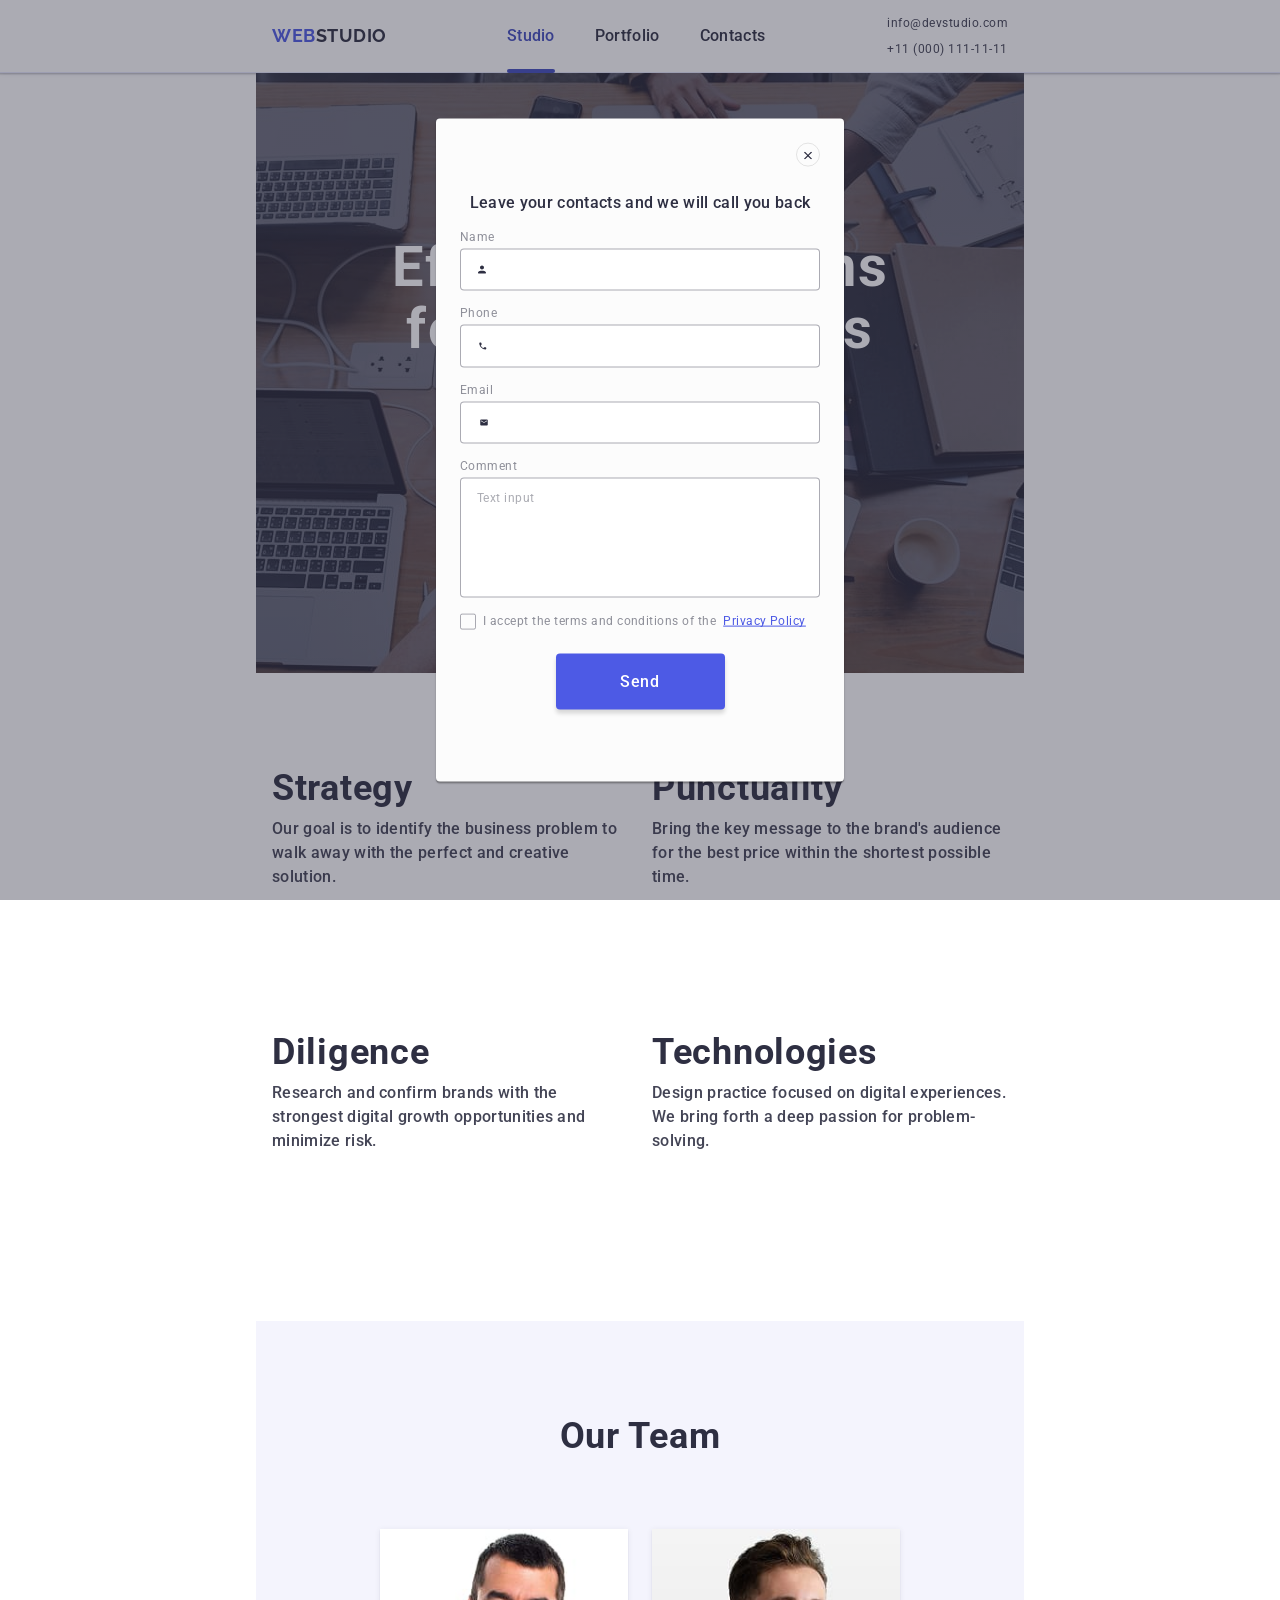
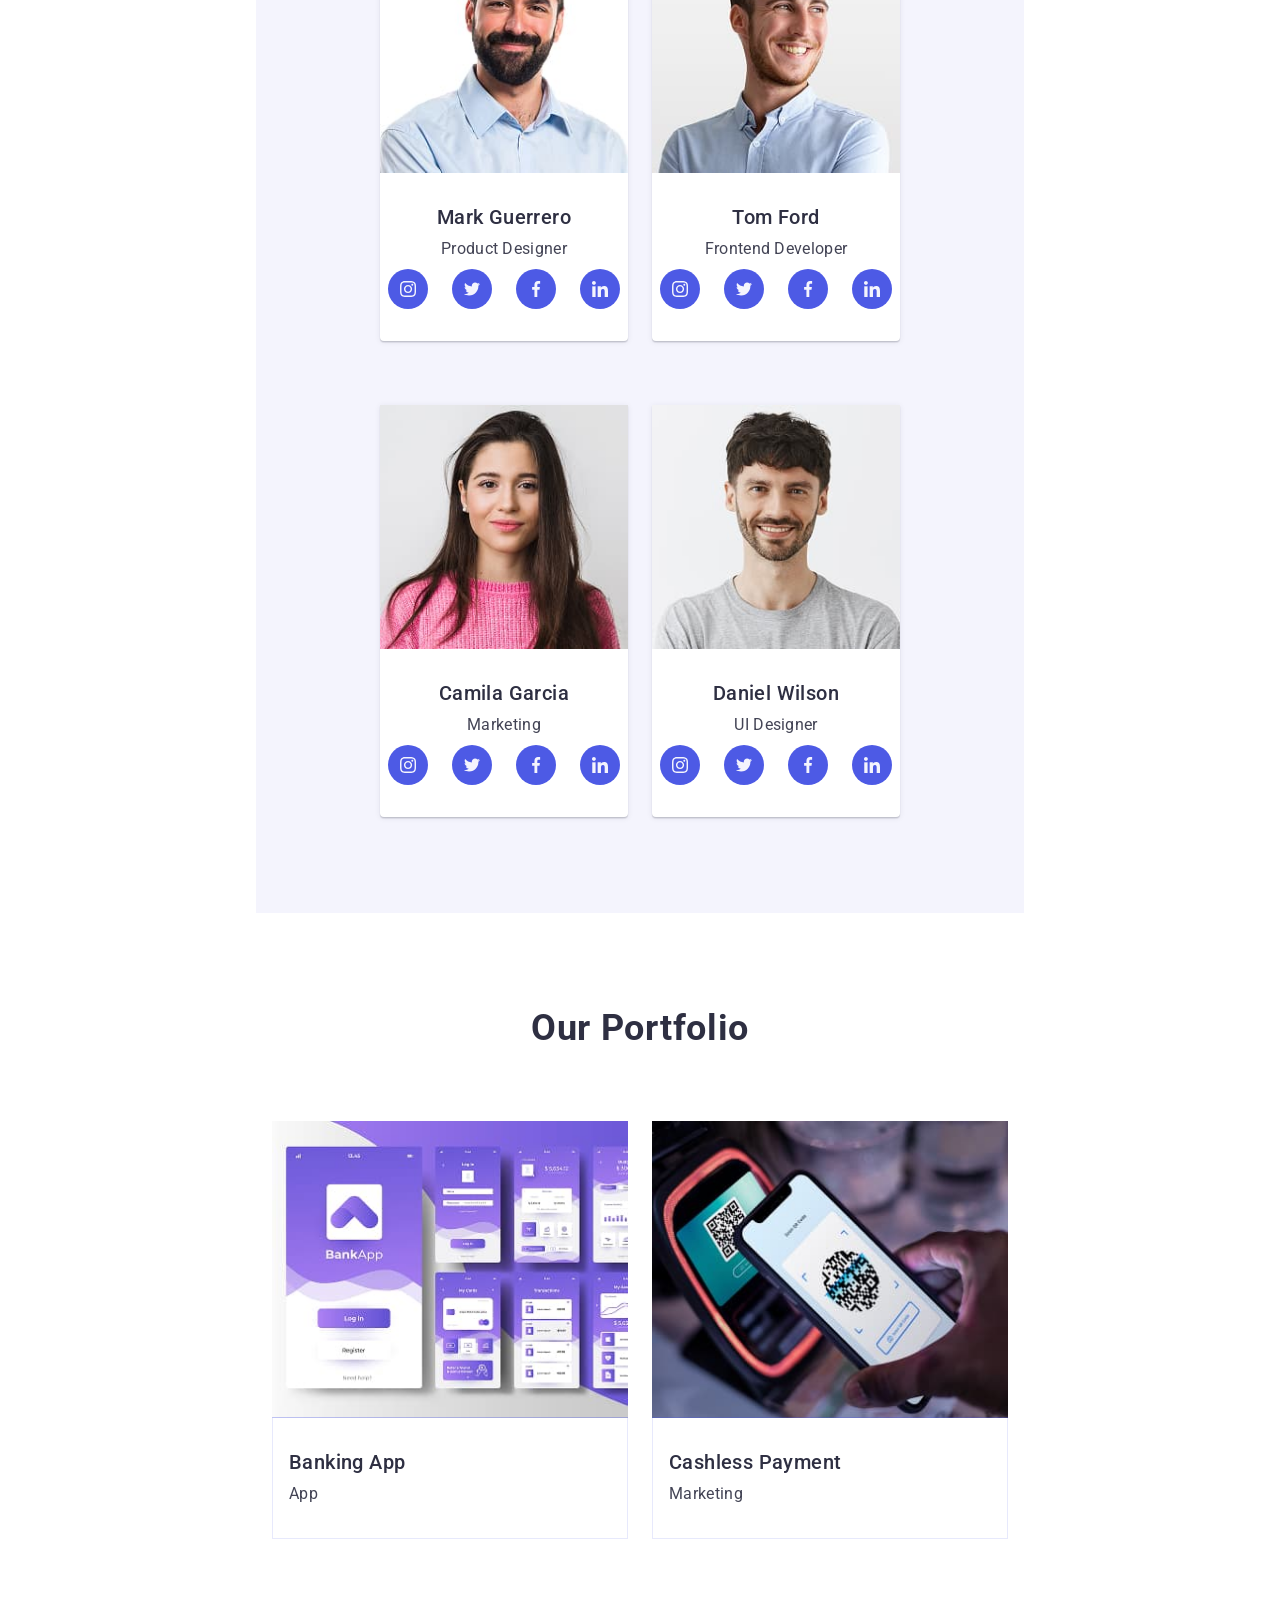
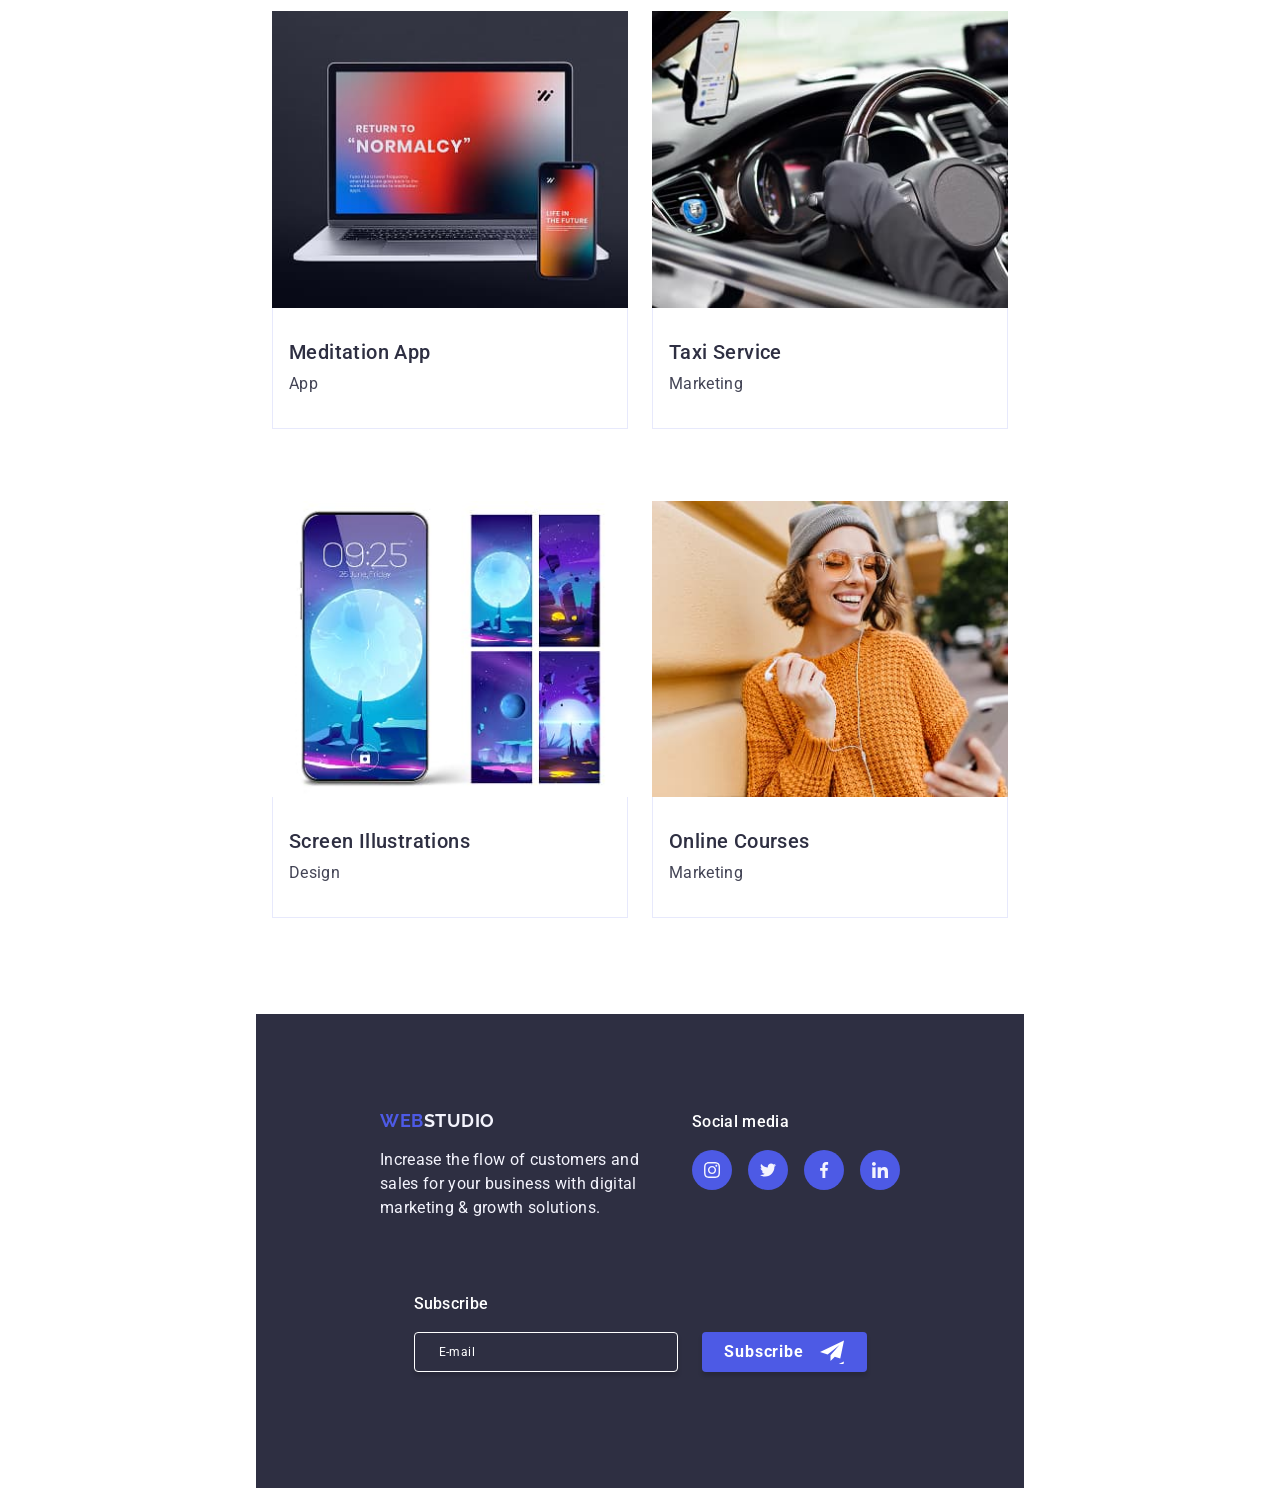
==== commit 717c971a: "hw-6-adaptiv" ====
--- a/index.html
+++ b/index.html
@@ -6,7 +6,7 @@
     <title>Document</title>
     <link
     rel="stylesheet"
-    href="https://cdnjs.cloudflare.com/ajax/libs/modern-normalize/3.0.1/modern-normalize.min.css"/>
+    href="https://cdnjs.cloudflare.com/ajax/libs/modern-normalize/3.0.1/modern-normalize.min.css">
 
     <link rel="preconnect" href="https://fonts.googleapis.com">
 <link rel="preconnect" href="https://fonts.gstatic.com" crossorigin>
@@ -15,118 +15,408 @@
     <link rel="stylesheet" href="./css/styles.css">
 </head>
 <body>
- <header class="heder">
+ 
+<header class="header">
+<div class="container header-container">
     <nav class="nav">
-        <a class="logo heder-logo" href="./index.html">Web<span class="logo-part">Studio</span></a>
+        <a class="logo header-logo" href="./index.html">Web<span class="logo-part">Studio</span></a>
         <ul class="nav-list">
-            <li class="nav-item"><a class="nav-link" href="./index.html">Studio</a></li>
+            <li class="nav-item"><a class="nav-link current" href="./index.html">Studio</a></li>
             <li class="nav-item"><a class="nav-link" href="">Portfolio</a></li>
             <li class="nav-item"><a class="nav-link" href="">Contacts</a></li>
         </ul>
     </nav>
-<address class="heder-address">
+<address class="address">
     <ul class="address-list">
         <li class="address-item"><a class="address-link" href="mailto:info@devstudio.com">info@devstudio.com</a></li>
-        <li class="address-item"><a class="address-link" href="tel:+11 (000) 111-11-11">+11 (000) 111-11-11</a></li>
+        <li class="address-item"><a class="address-link" href="tel:+11(000)111-11-11">+11 (000) 111-11-11</a></li>
     </ul>
 </address>
-    
- </header> 
+<button type="button" data-menu-open class="menu-open__btn is-open" aria-controls="menu-container" aria-expanded="false" data-menu-button>
+    <svg width="24" height="24" aria-label="Перемикач мобільного меню">
+    <use class="icon-menu" href="./images/icons.svg#icon-menu"></use>
+    </svg>
+    </button>
+</div>
+
+<div class="mob-menu" data-menu>
+    <div class="container mob-menu-container">
+        
+        <div class="mob-menu-top">
+            <button type="button" data-menu-close class="menu-close__btn"><svg width="8" height="8" aria-label="Перемикач мобільного меню"><use class="icon-cross" href="./images/icons.svg#icon-close-x"></use></svg></button>
+            <ul class="mob-menu__list">
+                    <li class="mob-menu__item"><a href="/" class="mob-menu__link current">Studio</a></li>
+                    <li class="mob-menu__item"><a href="./portfolio.html" class="mob-menu__link">Portfolio</a></li>
+                    <li class="mob-menu__item"><a href="" class="mob-menu__link">Contacts</a></li>
+            </ul>
+        </div>
+        
+        <div class="mob-menu-bottom">
+            <ul class="menu-contakt">
+                <li class="menu-contakt__item"><a href="tel:+380961111111" class="menu-contakt-tel__link">+38 096 111 11 11</a></li>
+                <li class="menu-contakt__item"><a href="maito:info@devstudio.com" class="menu-contakt-email__link">info@devstudio.com</a>
+                </li>
+            </ul>
+            <ul class="menu-soc__list">
+                <li class="menu-soc__item"><a class="menu-soc__link"><svg class="menu-soc__icon" width="16" height="16"><use href="./images/icons.svg#icon-instagram"></use></svg></a></li>
+                
+                <li class="menu-soc__item"><a class="menu-soc__link"><svg class="menu-soc__icon" width="16" height="16"><use href="./images/icons.svg#icon-twitter"></use></svg></a></li>
+    
+                <li class="menu-soc__item"><a class="menu-soc__link"><svg class="menu-soc__icon" width="16" height="16"><use href="./images/icons.svg#icon-facebook"></use></svg></a></li>
+    
+                <li class="menu-soc__item"><a class="menu-soc__link"><svg class="menu-soc__icon" width="16" height="16"><use href="./images/icons.svg#icon-linkedin"></use></svg></a></li>
+            </ul>
+        </div>
+    </div>
+</div>
+      
+</header> 
+      
+
  <main>
-   <section class="hero">
-<h1 class="hero-title">Effective Solutions for Your Business</h1>
-<button class="hero-button" type="button">Order Service</button>
+   <section class="hero overlay section">
+<div class="container">
+    <h1 class="hero-title">Effective Solutions for Your Business</h1>
+<button class="hero-button" type="button" data-modal-open>Order Service</button>
+</div>
     </section>
 
-<section class="features">
-<ul class="features-list">
-    <li class="features__item">
-        <h3 class="features__title">Strategy</h3>
-        <p class="features__text">Our goal is to identify the businessproblem to walk away with the perfect and creative solution. </p>
+<section class="features section">
+<div class="container">
+    <h2 class="visually-hidden">Advantages</h2>
+    <ul class="features__list">
+        <li class="features__item">
+            <div class="features-icon">
+<svg class="features-icon-fon" width="64" heigth="64"><use href="./images/icons.svg#icon-antenna"></use></svg>
+            </div>
+            <h3 class="features__title">Strategy</h3>
+            <p class="features__text">Our goal is to identify the business problem to walk away with the perfect and creative solution. </p>
+        </li>
+        <li class="features__item">
+            <div class="features-icon">
+<svg class="features-icon-fon" width="64"><use href="./images/icons.svg#icon-clock"></use></svg>
+            </div>
+            <h3 class="features__title">Punctuality</h3>
+            <p class="features__text">Bring the key message to the brand's audience for the best price within the shortest possible time.</p>
+        </li>
+        <li class="features__item">
+            <div class="features-icon">
+<svg class="features-icon-fon" width="64"><use href="./images/icons.svg#icon-diagram"></use></svg>
+            </div>
+            <h3 class="features__title">Diligence</h3>
+            <p class="features__text">Research and confirm brands with the strongest digital growth opportunities and minimize risk.</p>
+        </li>
+        <li class="features__item">
+            <div class="features-icon">
+<svg class="features-icon-fon" width="64"><use href="./images/icons.svg#icon-astronaut"></use></svg>
+            </div>
+            <h3 class="features__title">Technologies</h3>
+            <p class="features__text">Design practice focused on digital experiences. We bring forth a deep passion for problem-solving.</p>
+        </li>
+    </ul>
+</div>
+</section>
+
+<section class="team section">
+<div class="container">
+    <h2 class="title">Our Team</h2>
+<ul class="team-list">
+    <li class="team-item">
+        <img srcset="./images/team-1-mark-1x.jpg 1x, ./images/team-1-mark-2x.jpg 2x," src="./images/Mark.jpg" alt="Mark Guerrero" width="264" height="260">
+        <div class="team-card">
+            <h3 class="team-name">Mark Guerrero</h3>
+        <p class="team-text">Product Designer</p>
+        <ul class="team-social-list">
+            <li class="team-social-item"><a class="team-social-link"><svg class="team-social-icon" width="16" height="16"><use href="./images/icons.svg#icon-instagram"></use></svg></a></li>
+            
+            <li class="team-social-item"><a class="team-social-link"><svg class="team-social-icon" width="16" height="16"><use href="./images/icons.svg#icon-twitter"></use></svg></a></li>
+
+            <li class="team-social-item"><a class="team-social-link"><svg class="team-social-icon" width="16" height="16"><use href="./images/icons.svg#icon-facebook"></use></svg></a></li>
+
+            <li class="team-social-item"><a class="team-social-link"><svg class="team-social-icon" width="16" height="16"><use href="./images/icons.svg#icon-linkedin"></use></svg></a></li>
+        </ul>
+        </div>
+    </li>   
+    <li class="team-item">
+        <img srcset="./images/team-2-tom-1x.jpg 1x, ./images/team-2-tom-2x.jpg 2x," src="./images/Tom.jpg" alt="Tom Ford" width="264" height="260">
+        <div class="team-card">
+            <h3 class="team-name">Tom Ford</h3>
+        <p class="team-text">Frontend Developer</p>
+        <ul class="team-social-list">
+            <li class="team-social-item"><a class="team-social-link"><svg class="team-social-icon" width="16" height="16"><use href="./images/icons.svg#icon-instagram"></use></svg></a></li>
+            
+            <li class="team-social-item"><a class="team-social-link"><svg class="team-social-icon" width="16" height="16"><use href="./images/icons.svg#icon-twitter"></use></svg></a></li>
+
+            <li class="team-social-item"><a class="team-social-link"><svg class="team-social-icon" width="16" height="16"><use href="./images/icons.svg#icon-facebook"></use></svg></a></li>
+
+            <li class="team-social-item"><a class="team-social-link"><svg class="team-social-icon" width="16" height="16"><use href="./images/icons.svg#icon-linkedin"></use></svg></a></li>
+        </ul>
+        </div>
+    </li>   
+    <li class="team-item">
+        <img srcset="./images/team-3-camila-1x.jpg 1x, ./images/team-3-camila-2x.jpg 2x," src="./images/Camila.jpg" alt="Camila Garcia" width="264" height="260">
+        <div class="team-card">
+            <h3 class="team-name">Camila Garcia</h3>
+        <p class="team-text">Marketing</p>
+        <ul class="team-social-list">
+            <li class="team-social-item"><a class="team-social-link"><svg class="team-social-icon" width="16" height="16"><use href="./images/icons.svg#icon-instagram"></use></svg></a></li>
+            
+            <li class="team-social-item"><a class="team-social-link"><svg class="team-social-icon" width="16" height="16"><use href="./images/icons.svg#icon-twitter"></use></svg></a></li>
+
+            <li class="team-social-item"><a class="team-social-link"><svg class="team-social-icon" width="16" height="16"><use href="./images/icons.svg#icon-facebook"></use></svg></a></li>
+
+            <li class="team-social-item"><a class="team-social-link"><svg class="team-social-icon" width="16" height="16"><use href="./images/icons.svg#icon-linkedin"></use></svg></a></li>
+        </ul>
+        </div>
     </li>
-    <li class="features__item">
-        <h3 class="features__title">Punctuality</h3>
-        <p class="features__text">Bring the key message to the brand's audience for the best price within the shortest possible time.</p>
-    </li>
-    <li class="features__item">
-        <h3 class="features__title">Diligence</h3>
-        <p class="features__text">Research and confirm brands that present the strongest digital growth opportunities and minimize risk.</p>
-    </li>
-    <li class="features__item">
-        <h3 class="features__title">Technologies</h3>
-        <p class="features__text">Design practice focused on digital experiences. We bring forth a deep passion for problem-solving.</p>
+    <li class="team-item">
+        <img srcset="./images/team-4-daniel-1x.jpg 1x, ./images/team-4-daniel-2x.jpg 2x," src="./images/Daniel.jpg" alt="Daniel Wilson" width="264" height="260">
+        <div class="team-card">
+            <h3 class="team-name">Daniel Wilson</h3>
+        <p class="team-text">UI Designer</p>
+        <ul class="team-social-list">
+            <li class="team-social-item"><a class="team-social-link"><svg class="team-social-icon" width="16" height="16"><use href="./images/icons.svg#icon-instagram"></use></svg></a></li>
+            
+            <li class="team-social-item"><a class="team-social-link"><svg class="team-social-icon" width="16" height="16"><use href="./images/icons.svg#icon-twitter"></use></svg></a></li>
+
+            <li class="team-social-item"><a class="team-social-link"><svg class="team-social-icon" width="16" height="16"><use href="./images/icons.svg#icon-facebook"></use></svg></a></li>
+
+            <li class="team-social-item"><a class="team-social-link"><svg class="team-social-icon" width="16" height="16"><use href="./images/icons.svg#icon-linkedin"></use></svg></a></li>
+        </ul>
+        </div>
     </li>
 </ul>
+</div>
 </section>
 
-<section class="team">
-<h2 class="title">Our Team</h2>
-<ul class="team-list">
-    <li class="team-item">
-        <img src="./images/Mark.jpg" alt="Mark Guerrero" width="264" height="260">
-        <h3 class="team-name">Mark Guerrero</h3>
-        <p class="team-text">Product Designer</p>
-    </li>   
-    <li class="team-item">
-        <img src="./images/Tom.jpg" alt="Tom Ford" width="264" height="260">
-        <h3 class="team-name">Tom Ford</h3>
-        <p class="team-text">Frontend Developer</p>
-    </li>   
-    <li class="team-item">
-        <img src="./images/Camila.jpg" alt="Camila Garcia" width="264" height="260">
-        <h3 class="team-name">Camila Garcia</h3>
-        <p class="team-text">Marketing</p>
-    </li>
-    <li class="team-item">
-        <img src="./images/Daniel.jpg" alt="Daniel Wilson" width="264" height="260">
-        <h3 class="team-name">Daniel Wilson</h3>
-        <p class="team-text">UI Designer</p>
-    </li>
-</ul>
-</section>
-
-<section class="portfolio">
+<section class="portfolio section">
+<div class="container">
     <h2 class="title">Our Portfolio</h2>
     <ul class="portfolio-list">
 <li class="portfolio-item">
-    <img src="./images/portfolio-1.jpg" alt="Banking App" width="360" height="300">
-    <h3 class="portfolio-title">Banking App</h3>
+    <div class="portfolio-description">
+        <picture>
+            <source media="(min-width: 1158px)" srcset="./images/portfolio-1-desk-1x.jpg 1x, ./images/portfolio-1-desk-2x.jpg 2x"/>
+            <source media="(min-width: 768px)" srcset="./images/portfolio-1-tab-1x.jpg 1x, ./images/portfolio-1-tab-2x.jpg 2x"/>
+            <source media="(max-width: 767px)" srcset="./images/portfolio-1-mob-1x.jpg 1x, ./images/portfolio-1-mob-2x.jpg 2x"/>
+            <img src="./images/portfolio-1.jpg" alt="Banking App" width="360" height="300">
+        </picture>
+        
+        <div class="portfolio-overlay">
+            <p class="portfolio-description-text">14 Stylish and User-Friendly App Design Concepts · Task Manager App · Calorie Tracker App · Exotic Fruit Ecommerce App · Cloud Storage App</p>
+          </div>
+        </div>
+    <div class="portfolio-card">
+        <h3 class="portfolio-title">Banking App</h3>
     <p class="portfolio-text">App</p>
-</li>
-<li class="portfolio-item">
-    <img src="./images/portfolio-2.jpg" alt="Cashless Payment" width="360" height="300">
-    <h3 class="portfolio-title">Cashless Payment</h3>
+    </div>
+</li>
+<li class="portfolio-item">
+    <div class="portfolio-description">
+        <picture>
+            <source media="(min-width: 1158px)" srcset="./images/portfolio-2-desk-1x.jpg 1x, ./images/portfolio-2-desk-2x.jpg 2x"/>
+            <source media="(min-width: 768px)" srcset="./images/portfolio-2-tab-1x.jpg 1x, ./images/portfolio-2-tab-2x.jpg 2x"/>
+            <source media="(max-width: 767px)" srcset="./images/portfolio-2-mob-1x.jpg 1x, ./images/portfolio-2-mob-2x.jpg 2x"/>
+            <img src="./images/portfolio-2.jpg" alt="Cashless Payment" width="360" height="300">
+        </picture>
+
+        <div class="portfolio-overlay">
+            <p class="portfolio-description-text">14 Stylish and User-Friendly App Design Concepts · Task Manager App · Calorie Tracker App · Exotic Fruit Ecommerce App · Cloud Storage App</p>
+          </div>
+    </div>
+    <div class="portfolio-card">
+        <h3 class="portfolio-title">Cashless Payment</h3>
     <p class="portfolio-text">Marketing</p>
-</li>
-<li class="portfolio-item">
-    <img src="./images/portfolio-3.jpg" alt="Meditation App" width="360" height="300">
-    <h3 class="portfolio-title">Meditation App</h3>
+    </div>
+</li>
+<li class="portfolio-item">
+    <div class="portfolio-description">
+        <picture>
+            <source media="(min-width: 1158px)" srcset="./images/portfolio-3-desk-1x.jpg 1x, ./images/portfolio-3-desk-2x.jpg 2x"/>
+            <source media="(min-width: 768px)" srcset="./images/portfolio-3-tab-1x.jpg 1x, ./images/portfolio-3-tab-2x.jpg 2x"/>
+            <source media="(max-width: 767px)" srcset="./images/portfolio-3-mob-1x.jpg 1x, ./images/portfolio-3-mob-2x.jpg 2x"/>
+            <img src="./images/portfolio-3.jpg" alt="Meditation App" width="360" height="300">
+        </picture>
+        <div class="portfolio-overlay">
+            <p class="portfolio-description-text">14 Stylish and User-Friendly App Design Concepts · Task Manager App · Calorie Tracker App · Exotic Fruit Ecommerce App · Cloud Storage App</p>
+          </div>
+    </div>
+    <div class="portfolio-card">
+        <h3 class="portfolio-title">Meditation App</h3>
     <p class="portfolio-text">App</p>
-</li>
-<li class="portfolio-item">
-    <img src="./images/portfolio-4.jpg" alt="Taxi Service" width="360" height="300">
+    </div>
+</li>
+<li class="portfolio-item">
+    <div class="portfolio-description">
+        <picture>
+            <source media="(min-width: 1158px)" srcset="./images/portfolio-4-desk-1x.jpg 1x, ./images/portfolio-4-desk-2x.jpg 2x"/>
+            <source media="(min-width: 768px)" srcset="./images/portfolio-4-tab-1x.jpg 1x, ./images/portfolio-4-tab-2x.jpg 2x"/>
+            <source media="(max-width: 767px)" srcset="./images/portfolio-4-mob-1x.jpg 1x, ./images/portfolio-4-mob-2x.jpg 2x"/>
+            <img src="./images/portfolio-4.jpg" alt="Taxi Service" width="360" height="300">
+        </picture>
+        <div class="portfolio-overlay">
+            <p class="portfolio-description-text">14 Stylish and User-Friendly App Design Concepts · Task Manager App · Calorie Tracker App · Exotic Fruit Ecommerce App · Cloud Storage App</p>
+          </div>
+    </div>
+   <div class="portfolio-card">
     <h3 class="portfolio-title">Taxi Service</h3>
     <p class="portfolio-text">Marketing</p>
-</li>
-<li class="portfolio-item">
-    <img src="./images/portfolio-5.jpg" alt="Screen Illustrations" width="360" height="300">
+   </div>
+</li>
+<li class="portfolio-item">
+    <div class="portfolio-description">
+        <picture>
+            <source media="(min-width: 1158px)" srcset="./images/portfolio-5-desk-1x.jpg 1x, ./images/portfolio-5-desk-2x.jpg 2x"/>
+            <source media="(min-width: 768px)" srcset="./images/portfolio-5-tab-1x.jpg 1x, ./images/portfolio-5-tab-2x.jpg 2x"/>
+            <source media="(max-width: 767px)" srcset="./images/portfolio-5-mob-1x.jpg 1x, ./images/portfolio-5-mob-2x.jpg 2x"/>
+            <img src="./images/portfolio-5.jpg" alt="Screen Illustrations" width="360" height="300">
+        </picture>
+        <div class="portfolio-overlay">
+            <p class="portfolio-description-text">14 Stylish and User-Friendly App Design Concepts · Task Manager App · Calorie Tracker App · Exotic Fruit Ecommerce App · Cloud Storage App</p>
+          </div>
+    </div>
+   <div class="portfolio-card">
     <h3 class="portfolio-title">Screen Illustrations</h3>
     <p class="portfolio-text">Design</p>
-</li>
-<li class="portfolio-item">
-    <img src="./images/portfolio-6.jpg" alt="Online Courses" width="360" height="300">
+   </div>
+</li>
+<li class="portfolio-item">
+    <div class="portfolio-description">
+        <picture>
+            <source media="(min-width: 1158px)" srcset="./images/portfolio-6-desk-1x.jpg 1x, ./images/portfolio-6-desk-2x.jpg 2x"/>
+            <source media="(min-width: 768px)" srcset="./images/portfolio-6-tab-1x.jpg 1x, ./images/portfolio-6-tab-2x.jpg 2x"/>
+            <source media="(max-width: 767px)" srcset="./images/portfolio-6-mob-1x.jpg 1x, ./images/portfolio-6-mob-2x.jpg 2x"/>
+            <img src="./images/portfolio-6.jpg" alt="Online Courses" width="360" height="300">
+        </picture>
+        <div class="portfolio-overlay">
+            <p class="portfolio-description-text">14 Stylish and User-Friendly App Design Concepts · Task Manager App · Calorie Tracker App · Exotic Fruit Ecommerce App · Cloud Storage App</p>
+          </div>
+    </div>
+    <div class="portfolio-card">
     <h3 class="portfolio-title">Online Courses</h3>
     <p class="portfolio-text">Marketing</p>
+    </div>
 </li>
 
     </ul>
+</div>
 </section>
 
 
  </main>  
- <footer class="footer">
-    <a class="logo footer-logo" href="./index.html">Web<span class="logo-part">Studio</span></a>
+ <footer class="footer section">
+ <div class="container">
+   <div class="footer-flex">
+    
+    <div class="footer-info">
+        <a class="logo footer-logo" href="./index.html">Web<span class="logo-part">Studio</span></a>
     <p class="footer-text">Increase the flow of customers and sales for your business with digital marketing & growth solutions.</p>
+    </div>
+
+    <div class="footer-social">
+        <p class="footer-social-text">Social media</p>
+        <ul class="footer-social-list">
+            <li class="footer-social-item"><a class="footer-social-link"><svg class="footer-social-icon" width="16" height="16"><use href="./images/icons.svg#icon-instagram"></use></svg></a></li>
+            
+            <li class="footer-social-item"><a class="footer-social-link"><svg class="footer-social-icon" width="16" height="16"><use href="./images/icons.svg#icon-twitter"></use></svg></a></li>
+    
+            <li class="footer-social-item"><a class="footer-social-link"><svg class="footer-social-icon" width="16" height="16"><use href="./images/icons.svg#icon-facebook"></use></svg></a></li>
+    
+            <li class="footer-social-item"><a class="footer-social-link"><svg class="footer-social-icon" width="16" height="16"><use href="./images/icons.svg#icon-linkedin"></use></svg></a></li>
+        </ul>
+     </div>
+
+     <div class="footer-submit">
+        <p class="footer-submit__text">Subscribe</p>
+        <div class="footer-submit__form">
+          <label class="footer-submit__label" for="submit-mail"></label>
+          <input class="footer-submit__input" type="email" name="submit-mail" id="submit-mail" placeholder="E-mail">
+          <button class="footer-submit__btn" type="submit">Subscribe</button>
+        </div>
+      </div>
+
+ </div>
  </footer>
+
+ <div class="backdrop is-open" data-modal>
+    <div class="modal">
+        <button type="button" class="close-btn" data-modal-close><svg class="modal-icon" width="8" height="8">
+          <use href="./images/icons.svg#icon-close-x"></use>
+        </svg></button>
+        <p class="modal-text">Leave your contacts and we will call you back</p>
+
+        <form class="modal-form">
+            
+            <div class="form-field top-title">
+                <label class="form-label" for="name">Name</label>
+                <input class="form-input" type="text" name="name" id="name">
+                <svg class="input-icon" width="12" height="12">
+                  <use
+                      href="./images/icons.svg#icon-person"
+                  ></use>
+                </svg>
+              </div>
+
+              <div class="form-field">
+                <label class="form-label" for="tel">Phone</label>
+                <input class="form-input" type="tel" name="tel" id="tel">
+                <svg class="input-icon" width="13" height="13">
+                  <use
+                      href="./images/icons.svg#icon-phone"
+                  ></use>
+                </svg>
+              </div>
+
+              <div class="form-field">
+                <label class="form-label" for="email">Email</label>
+                <input class="form-input" type="email" name="email" id="email">
+                <svg class="input-icon" width="16" height="12">
+                  <use
+                      href="./images/icons.svg#icon-email"
+                  ></use>
+                </svg>
+              </div>
+
+              <div class="form-field">
+                <label class="comment-label" for="comment">Comment</label>
+                <textarea class="comment" name="comment" id="comment" rows="9" placeholder="Text input"></textarea>
+              </div>
+
+              <div class="form-field-check">
+                <input type="checkbox" name="user-privacy" id="user-privacy" value="true" class="modal-check visually-hidden">
+                <label class="policy-label" for="user-privacy"> 
+                    <span class="modal-check-span">
+                        <svg class="modal-check-icon" width="10" height="8"><use href="./images/icons.svg#icon-check"></use></svg>
+                    </span>
+                  
+                  <span>
+                    I accept the terms and conditions of the&nbsp;
+                    <a href="" class="policy-link">Privacy Policy</a>
+                  </span>
+                </label>
+
+
+
+                  <!-- <label class="policy-label" for="policy"> 
+                    <input class="form-checkbox" type="checkbox" name="policy" id="policy">
+                    <span class="icon-chek"></span>
+                    <span>
+                      I accept the terms and conditions of the&nbsp;
+                      <a href="" class="modal-check-link">Privacy Policy</a>
+                    </span> -->
+  
+                  <!-- I accept the terms and conditions of the<a class="policy-link" href="">Privacy Policy</a> -->
+                <!-- </label> -->
+                
+              </div>
+              <button class="form-btn" type="submit">Send</button>
+
+
+    </div>
+</div> 
+
+
+ <script src="./js/modal.js"></script>
+ <script src="./js/menu.js"></script>
 </body>
 </html>
--- a/css/styles.css
+++ b/css/styles.css
@@ -1,30 +1,108 @@
-/* font-family: "Raleway", sans-serif;
+/* /* font-family: "Raleway", sans-serif;
 font-family: "Roboto", sans-serif; */
 body {
     font-family: "Roboto", sans-serif;
     color: #434455;
     background-color: #fff;
+   
 }
 
 ul, ol {
     list-style-type: none;
+    margin: 0;
+    padding: 0;
+}
+h1, h2, h3, h4, h5, h6, p{
+    margin: 0;
 }
 a {
     text-decoration: none;
 }
+img {
+    display: block;
+    max-width: 100%;
+    height: auto;
+}
+button{
+    cursor: pointer;
+}
+
+.visually-hidden{
+  position: absolute;
+  width: 1px;
+  height: 1px;
+  margin: -1px;
+  border: 0;
+  padding: 0;
+  white-space: nowrap;
+  clip-path: inset(100%);
+  clip: rect(0 0 0 0);
+  overflow: hidden;
+}
+
+.section {
+    padding-top: 96px;
+    padding-bottom: 96px;
+    max-width: 320px;
+    margin: auto;
+}
+
+.container {
+  max-width: 320px;
+  padding: 0 16px;
+  margin: 0 auto;
+}
+@media screen and (min-width: 768px) {
+  .section{
+    max-width: 768px;
+  } 
+  .container{
+    max-width: 768px;
+    margin: 0 auto;
+    
+  } 
+}
+@media screen and (min-width: 1440px) {
+    .section{
+    padding-top: 120px;
+    padding-bottom: 120px; 
+    max-width: 1440px;
+    } 
+    .container{
+    padding: 0 15px;
+    max-width: 1158px;
+      } 
+  }
+/* ///////////--HEADER--/////////// */
+.header {
+    /* margin: 0 auto;
+    max-width: 1440px;
+    width: 1440px; */
+    border-bottom: 1px solid #e7e9fc;
+    box-shadow: 0 1px 6px 0 rgba(46, 47, 66, 0.08),
+      0 1px 1px 0 rgba(46, 47, 66, 0.16), 0 2px 1px 0 rgba(46, 47, 66, 0.08);
+}
+.header-container{
+    display: flex;
+    align-items: center;
+    justify-content: space-between;
+}
+
 .logo{
-    font-family: "Raleway", sans-serif;
+  font-family: "Raleway", sans-serif;
 font-weight: 700;
 font-size: 18px;
-line-height: 1.16667;
+line-height: 1.17;
 letter-spacing: 0.03em;
 text-transform: uppercase;
-color: #4d5ae5;
-}
-.heder-logo{
-    margin-right: 76px;
-}
-.heder-logo .logo-part{
+color: #4d5ae5; 
+}
+.header-logo{
+padding: 16px 0;
+display: block;
+
+}
+.header-logo .logo-part{
     color: #2e2f42;
 }
 .footer-logo{
@@ -34,89 +112,445 @@
     color: #f4f4fd;
 }
 
-.nav-link{
+.nav-list, .address{
+    display: none; 
+} 
+
+.menu-open__btn{
+  padding: 0;
+  border: none;
+  background-color: transparent;
+}
+.icon-menu{
+  display: block;
+  font: #2f2f37;;
+}
+
+
+@media screen and (min-width: 768px) {
+.menu-open__btn{
+  display: none;
+}
+.nav{
+  display: flex;
+  align-items: center;
+}
+.header-logo{
+  padding: 24px 0;
+  margin-right: 120px;
+}
+.nav-list{
+  display: flex;
+  align-items: center;
+  gap:40px;
+  }
+  .nav-link{
+    padding: 24px 0;
+    display: block;
 font-weight: 500;
 font-size: 16px;
 line-height: 1.5;
 letter-spacing: 0.02em;
 color: #2e2f42;
-}
-
-.heder-address{
-    font-style: normal;
-}
-.address-link{
-font-weight: 400;
-font-size: 16px;
-line-height: 1.5;
-letter-spacing: 0.02em;
+
+transition: color 250ms cubic-bezier(0.4, 0, 0.2, 1);  
+}
+
+.nav-link.current {
+    position: relative;
+}
+
+.nav-link.current::after{
+content: '';
+position: absolute;
+left: 0;
+bottom: -1px;
+width: 100%;
+height: 4px;
+border-radius: 2px;
+background-color: #404bbf;
+}
+.address{
+  font-style: normal;
+ display: block;
+  }
+ .address-list{
+  display: flex;
+  flex-direction: column;
+  gap: 12px;
+ } 
+ .address-link{
+  display: block;
+font-size: 12px;
+line-height: 1.17;
+letter-spacing: 0.04em;
 color: #434455; 
+
+transition: color 250ms cubic-bezier(0.4, 0, 0.2, 1);
 }
 
 .nav-link:hover,
 .nav-link:focus,
 .address-link:hover,
-.address-link:focus{
+.address-link:focus,
+.nav-link.current{
+  color: #404bbf;
+}
+}
+
+@media screen and (min-width: 1440px) {
+     .address-list{
+      flex-direction: row;
+    align-items: center;
+    gap:40px;
+    } 
+    .address-link{
+    font-size: 16px;
+    line-height: 1.5;
+    letter-spacing: 0.02em;
+    padding: 24px 0;
+    }
+    .header-logo{
+         padding: 24px 0;
+        display: block;
+        margin-right: 76px;
+      } 
+        
+}
+
+/* //////////////MOBIL MENU//////// */
+
+.mob-menu{
+    position: fixed;
+    top: 0;
+    left: 0;
+    width: 100%;
+    height: 100%;
+background-color: #fff;
+z-index: 1;
+overflow: auto;
+
+opacity: 0;
+visibility: hidden;
+pointer-events: none; 
+
+transition:  opacity 250ms cubic-bezier(0.4, 0, 0.2, 1),
+visibility 250ms cubic-bezier(0.4, 0, 0.2, 1);
+}
+.mob-menu.is-open{
+    opacity: 1;
+    visibility: visible;
+    pointer-events: auto;
+}  
+.mob-menu-container {
+    position: relative;
+    padding-top: 72px;
+    padding-bottom: 40px;
+    padding-right: 24px;
+
+    display: flex;
+
+    flex-direction: column;
+    height: 100%;
+  }
+.mob-menu-top{
+    margin-bottom: auto;
+}
+@media screen and (min-width: 768px) {
+    .mob-menu{
+        display: none;
+    }
+}
+.menu-close__btn {
+    position: absolute;
+    display: flex;
+  padding: 0;
+   top: 24px;
+   right: 24px; 
+    align-items: center;
+    justify-content: center;
+    border-radius: 50%;
+    width: 24px;
+    height: 24px;
+    margin-right: auto;
+  
+    fill: #2e2f42;
+    border: 1px solid rgba(0, 0, 0, 0.1);
+ 
+    transition: fill 250ms cubic-bezier(0.4, 0, 0.2, 1);
+}
+
+.menu-close__btn:hover,
+.menu-close__btn:focus {
+ background-color: #404BBF;
+ border: none;
+}
+.menu-close__btn:hover .icon-cross,
+.menu-close__btn:focus .icon-cross {
+ fill: #FFFFFF;
+}
+  
+  .mob-menu__link {
+    font-weight: 700;
+    font-size: 36px;
+    line-height: 1.11;
+    letter-spacing: 0.02em;
+    color: #2e2f42;
+
+    transition: color 250ms cubic-bezier(0.4, 0, 0.2, 1);
+  }
+  .mob-menu__link:hover, .mob-menu__link:focus {
     color: #404bbf;
-}
-
+  }
+  
+  .mob-menu__item:not(:last-child) {
+    margin-bottom: 40px;
+  }
+
+.menu-contakt-tel__link, .menu-contakt-email__link{
+    font-weight: 500;
+font-size: 20px;
+line-height: 1.2;
+letter-spacing: 0.02em;
+color: #434455;
+transition: color 250ms cubic-bezier(0.4, 0, 0.2, 1);
+}
+.menu-contakt-tel__link:hover,
+.menu-contakt-tel__link:focus,
+.menu-contakt-email__link:hover,
+.menu-contakt-email__link:focus{
+    color: #4d5ae5;
+}
+.menu-contakt__item:not(:last-child) {
+    margin-bottom:24px;
+  }
+  .menu-contakt{
+    margin-bottom: 48px;
+  }
+  .menu-soc__list{
+    display: flex;
+    align-items: center;
+    justify-content: center;
+  list-style: none;
+  gap: 40px;
+  
+
+}
+
+.menu-soc__link{
+    display: block;
+  width: 40px;
+  height: 40px;
+  border-radius: 50%;
+  color:  #f4f4fd;;
+  background-color: #4d5ae5;;
+  transition: background-color 250ms cubic-bezier(0.4, 0, 0.2, 1);
+}
+
+.menu-soc__link:hover,
+.menu-soc__link:focus{
+    background-color: #404bbf;;
+}
+
+
+.menu-soc__icon{
+    margin: 12px 0px 0px 12px;
+    fill: currentColor; 
+}
+
+ 
+/* ////////////////---HERO---///////////// */
 .hero{
-    width: 1440px;
+width: 1440px;
 height: 600px;
 background-color: #2e2f42;
-}
+background-image: linear-gradient(to right, rgba(46, 47, 66, 0.7), rgba(46, 47, 66, 0.7)), url("../images/hero-mob-1x.jpg");
+  background-repeat: no-repeat;
+  background-size: cover;
+  background-position: center;
+}
+@media (min-device-pixel-ratio: 2), (min-resolution: 192dpi), (min-resolution: 2dppx) {
+ .hero{
+  background-image: linear-gradient(to right, rgba(46, 47, 66, 0.7), rgba(46, 47, 66, 0.7)), url("../images/hero-mob-2x.jpg");
+ } 
+}
+
+@media screen and (min-width: 768px) {
+  .hero{
+    background-image: linear-gradient(to right, rgba(46, 47, 66, 0.7), rgba(46, 47, 66, 0.7)), url("../images/hero-tab-1x.jpg");
+  }
+}
+@media (min-device-pixel-ratio: 2), (min-resolution: 192dpi), (min-resolution: 2dppx) {
+  .hero{
+   background-image: linear-gradient(to right, rgba(46, 47, 66, 0.7), rgba(46, 47, 66, 0.7)), url("../images/hero-tab-2x.jpg");
+  } 
+ }
+
+ @media screen and (min-width: 1158px) {
+  .hero{
+    background-image: linear-gradient(to right, rgba(46, 47, 66, 0.7), rgba(46, 47, 66, 0.7)), url("../images/hero-desk-1x.jpg");
+  }
+}
+@media (min-device-pixel-ratio: 2), (min-resolution: 192dpi), (min-resolution: 2dppx) {
+  .hero{
+   background-image: linear-gradient(to right, rgba(46, 47, 66, 0.7), rgba(46, 47, 66, 0.7)), url("../images/hero-desk-2x.jpg");
+  } 
+ }
+
 .hero-title{
 font-weight: 700;
-font-size: 56px;
-line-height: 1.07143;
+font-size: 36px;
+line-height: 1.1;
 letter-spacing: 0.02em;
 text-align: center;
 color: #fff;
+margin: 0 auto;
+margin-bottom: 72px;
+padding-top: 68px;
+width: 216px;
 }
 
 .hero-button{
+    border: transparent;
+    font-family: inherit;
 font-weight: 500;
 font-size: 16px;
 line-height: 1.5;
 letter-spacing: 0.04em;
+margin: 0 auto;
+display: flex;
+align-items: center;
+justify-content: center;
+cursor: pointer;
 color: #fff;
 border-radius: 4px;
-padding: 16px 32px;
+padding: 16px 0;
 width: 169px;
 height: 56px;
 box-shadow: 0 4px 4px 0 rgba(0, 0, 0, 0.15);
-background: #4d5ae5;
+background-color: #4d5ae5;
+
+transition: color 250ms cubic-bezier(0.4, 0, 0.2, 1);
 }
 .hero-button:hover,
 .hero-button:focus{
 background: #404bbf;
 }
-
+@media screen and (min-width: 768px) {
+    .hero-title {
+        font-size: 56px;
+width: 496px;
+margin-bottom: 36px;
+    }  
+}
+@media screen and (min-width: 1440px) {
+    .hero-title {
+    margin-bottom: 48px;
+    }
+}
+/* ////////////---FEATURES---///////////// */
+
+@media screen and (max-width: 1439px) {
+  .features-icon{
+    display: none;
+  }
+}
+.features__item{
+    margin-bottom: 72px;
+}
 .features__title{
+    font-weight: 700;
+    font-size: 36px;
+    line-height: 1.11;
+    letter-spacing: 0.02em;
+    text-align: center;
+color: #2e2f42;
+
+}
+
+.features__text{
 font-weight: 500;
-font-size: 20px;
-line-height: 1.2;
-letter-spacing: 0.02em;
-color: #2e2f42;
-}
-
-.features__text{
-font-weight: 400;
 font-size: 16px;
 line-height: 1.5;
 letter-spacing: 0.02em;
 color: #434455;
-}
-
+
+}
+
+@media screen and (min-width: 768px) {
+    .features__list {
+        display: flex;
+        flex-wrap: wrap;
+        justify-content: space-between;
+        gap: 72px 24px;
+      } 
+      .features__item{
+        width: calc((100% - 24px) / 2);
+    }
+.features__title{
+    text-align: left;
+    margin-bottom: 8px;
+}
+}
+
+@media screen and (min-width: 1440px) {
+    .features__list{
+        display: flex;
+        justify-content: space-between;
+    } 
+    .features__item{
+        width: calc((100% - 72px) / 4);
+        margin-bottom: 0;
+    }
+    .features-icon{
+        width: 264px;
+        height: 112px;
+        display: flex;
+        align-items: center;
+        justify-content: center;
+        flex-direction: column;
+        border: 1px solid #8e8f99;
+        border-radius: 4px;
+        background: #f4f4fd;
+        margin-bottom: 8px;
+        }
+        .features__title{
+            font-weight: 500;
+            font-size: 20px;
+            line-height: 1.2;  
+        }
+        .features__text{
+            font-weight: 400;
+        }
+}
+
+
+/* ///////////---TEAM---////////// */
+
+.team{
+    background-color: #f4f4fd;
+}
 .title{
 font-weight: 700;
 font-size: 36px;
-line-height: 1.11111;
+line-height: 1.11;
 letter-spacing: 0.02em;
 text-align: center;
 color: #2e2f42;
-}
-
+margin-bottom: 72px;
+}
+
+
+.team-item{
+   border-radius: 0 0 4px 4px;
+   box-shadow: 0 2px 1px 0 rgba(46, 47, 66, 0.08), 0 1px 1px 0 rgba(46, 47, 66, 0.16), 0 1px 6px 0 rgba(46, 47, 66, 0.08);
+   background-color: #fff;
+   margin-bottom: 72px;
+
+}
+.team-card{
+    padding: 32px 0;
+}
 .team-name{
 font-weight: 500;
 font-size: 20px;
@@ -124,6 +558,7 @@
 letter-spacing: 0.02em;
 text-align: center;
 color: #2e2f42;
+margin-bottom: 8px;
 }
 
 .team-text{
@@ -135,12 +570,132 @@
 color: #434455;
 }
 
+.team-social-list{
+    display: flex;
+    align-items: center;
+    justify-content: center;
+    padding: 0px 16px;
+  margin-top: 8px;
+  list-style: none;
+  gap: 24px;
+}
+
+.team-social-link{
+    display: block;
+  width: 40px;
+  height: 40px;
+  border-radius: 50%;
+  color:  #f4f4fd;;
+  background-color: #4d5ae5;;
+  transition: background-color 250ms cubic-bezier(0.4, 0, 0.2, 1);
+}
+
+.team-social-link:hover,
+.team-social-link:focus{
+    background-color: #404bbf;;
+}
+
+
+.team-social-icon{
+    margin: 12px 0px 0px 12px;
+    fill: currentColor; 
+}
+
+@media screen and (min-width: 320px) and (max-width: 767px){
+    .team .container{
+        max-width: 264px;
+    }
+}
+@media screen and (min-width: 768px) {
+    .team-list{
+        display: flex;
+        justify-content: space-between;
+        flex-wrap: wrap;
+        gap: 64px 24px;
+    }
+    .team-item{
+        width: calc((100% - 24px) / 2);
+        margin-bottom: 0;
+    }
+    
+}
+@media screen and (min-width: 768px) and (max-width: 1439px){
+    .team .container{
+        max-width: 552px;
+    }
+}
+@media screen and (min-width: 1440px) {
+.team-item{
+    width: calc((100% - 72px) / 4);
+}
+}
+
+/* /////////////---PORTFOLIO---///////// */
+.portfolio-list{
+    padding: 0;
+    margin: 0 auto;
+    list-style: none;
+}
+
+.portfolio-item {
+ margin-bottom: 48px;
+    transition: box-shadow 250ms cubic-bezier(0.4, 0, 0.2, 1);
+  }
+  
+  .portfolio-item:hover, .portfolio-item:focus {
+    box-shadow: 0 2px 1px 0 rgba(46, 47, 66, 0.08), 0 1px 1px 0 rgba(46, 47, 66, 0.16), 0 1px 6px 0 rgba(46, 47, 66, 0.08);
+  }
+.portfolio-item:hover .portfolio-overlay {
+    transform: translateY(0);
+  }
+  .portfolio-item:last-child {
+    margin-bottom: 0;
+  }
+  .portfolio-description {
+    position: relative;
+    overflow: hidden;
+  }
+  
+  .portfolio-overlay {
+    position: absolute;
+    display: inline-block;
+    content: "";
+    width: 100%;
+    height: 100%;
+    top: 0;
+    left: 0;
+    background-color:#4d5ae5;
+    transform: translateY(100%);
+    transition: transform 250ms cubic-bezier(0.4, 0, 0.2, 1);
+  }
+  
+  .portfolio-description-text {
+    position: absolute;
+    top: 0;
+    left: 0;
+    padding: 40px 32px;
+    font-weight: 400;
+font-size: 16px;
+line-height: 1.5;
+letter-spacing: 0.02em;
+color: #f4f4fd;
+  }
+
+.portfolio-card{
+    border-bottom: 1px solid #e7e9fc;
+    border-left: 1px solid #e7e9fc;
+    border-right: 1px solid #e7e9fc;
+    padding: 32px 16px;
+    /* width: 360px;
+    height: 120px;   */
+}
 .portfolio-title{
 font-weight: 500;
 font-size: 20px;
 line-height: 1.2;
 letter-spacing: 0.02em;
 color: #2e2f42;
+margin-bottom: 8px;
 }
 
 .portfolio-text{
@@ -151,14 +706,488 @@
 color: #434455;
 }
 
+@media screen and (min-width: 768px){
+    .portfolio-list{
+        display: flex;
+        flex-wrap: wrap;
+        justify-content: space-between;
+        margin-bottom: 0;
+        gap: 72px 24px;
+    }
+    .portfolio-item{
+    margin-bottom: 0;
+        width: calc((100% - 24px) / 2);
+    }
+}
+@media screen and (min-width: 1440px){
+    .portfolio-list{
+        display: flex;
+        flex-wrap: wrap;
+        gap: 48px 24px;
+    }
+    .portfolio-item{
+        margin-bottom: 0;
+        width: calc((100% - 48px) / 3);
+
+    }
+}
+/* ///////////////////---FOOTER---/////////////// */
 .footer-text{
 font-weight: 400;
 font-size: 16px;
 line-height: 1.5;
 letter-spacing: 0.02em;
 color: #f4f4fd;
+max-width: 288px;
+/* max-width: 264px; */
+margin-top: 16px;
+margin-bottom: 72px;
+text-align: left;
 }
 
 .footer{
     background-color: #2e2f42;
-}+  
+}
+
+.footer-flex{
+display: block;
+   margin: 0;
+   padding: 0;
+   list-style: none;
+}
+.footer-info{
+    text-align: center;
+}
+
+ .footer-social-text,
+ .footer-submit__text{
+    font-weight: 500;
+font-size: 16px;
+line-height: 1.5;
+letter-spacing: 0.02em;
+color: #fff;
+text-align: center;
+margin-bottom: 16px;
+ }
+ .footer-social-list{
+    display: flex;
+    align-items: center;
+    justify-content: center;
+  margin-top: 8px;
+  margin-bottom: 72px;
+  list-style: none;
+  gap: 16px;
+}
+
+.footer-social-link{
+    display: block;
+  width: 40px;
+  height: 40px;
+  border-radius: 50%;
+  color:  #f4f4fd;;
+  background-color: #4d5ae5;;
+  transition: background-color 250ms cubic-bezier(0.4, 0, 0.2, 1);
+}
+
+.footer-social-link:hover,
+.footer-social-link:focus{
+    background-color: #31D0AA;
+}
+
+
+.footer-social-icon{
+    margin: 12px 0px 0px 12px;
+    fill: currentColor; 
+}
+
+.footer-submit__input {
+    width: 288px;
+    height: 40px;
+    margin: 0;
+    padding-left: 16px;
+    border-radius: 4px;
+    border:  1px solid #fff;;
+    background-color: #2e2f42;
+    font-weight: 400;
+font-size: 12px;
+line-height: 2;
+letter-spacing: 0.04em;
+color: #fff;
+margin-bottom: 16px;
+
+
+
+    box-shadow: 0 4px 4px 0 rgba(0, 0, 0, 0.15);
+  }
+ 
+
+  
+  .footer-submit__input::placeholder {
+    font-weight: 400;
+    font-size: 12px;
+    line-height: 2;
+    letter-spacing: 0.04em;
+    color: #fff;
+  }
+  .footer-submit__btn {
+    display: flex;
+    align-items: center;
+    justify-content: center;
+    border: none;
+    padding: 8px 16px;
+    border-radius: 4px;
+    background-color: #4d5ae5;
+    box-shadow: 0px 4px 4px rgba(0, 0, 0, 0.15);
+    color:  #fff;
+    font-family: "Roboto";
+    font-style: normal;
+    font-weight: 700;
+    font-size: 16px;
+    line-height: 1.87;
+    letter-spacing: 0.06em;
+    cursor: pointer;
+    width: 165px;
+    height: 40px;
+    margin-right: auto;
+    margin-left: auto;
+  }
+  
+
+
+  .footer-submit__btn::after {
+    content: "";
+    display: inline-block;
+    width: 24px;
+    height: 24px;
+    margin-left: 16px;
+    background-image: url(../images/send.svg);
+} 
+
+@media screen and (min-width: 768px) {
+    .footer-flex{
+        display: flex;
+        justify-content: center;
+        flex-wrap: wrap;
+        align-items: baseline;
+        gap: 0 24px;
+        align-items: flex-start
+    }
+    .footer-info{
+        text-align: left;
+    }
+    .footer-social-text,
+ .footer-submit__text{
+    text-align: left;
+ }
+    .footer-submit__form{
+        display: inline-flex;
+    }
+    .footer-submit__input{
+        width: 264px;
+        padding-left: 24px; 
+    }
+    .footer-submit__btn{
+        margin-left: 24px; 
+    }
+}
+@media screen and (min-width: 1440px){
+    .footer-flex{
+        display: inline-flex;
+        flex-wrap: nowrap;
+        /* align-items: flex-start; */
+    } 
+    .footer-info{
+    margin-right: 96px;
+    }
+    .footer-social{
+     margin-right: 56px;
+    }
+    .footer-submit__form{
+        display: inline-flex;
+    }
+    
+   
+}
+/* -------------MODAL------------------ */
+
+
+.backdrop{
+    position: fixed;
+    top: 0;
+    left: 0;
+
+    width: 100%;
+    height: 100%;
+    background-color: rgba(46, 47, 66, 0.4);
+    opacity: 0;
+    visibility: hidden;
+    pointer-events: none;
+    transition: opacity 250ms cubic-bezier(0.4, 0, 0.2, 1); visibility:250ms cubic-bezier(0.4, 0, 0.2, 1); 
+}
+.backdrop.is-open{
+    opacity: 1;
+    visibility: visible;
+    pointer-events: auto;
+}
+
+.modal{
+    position: absolute;
+    top: 50%;
+    left: 50%;
+    width: 288px;
+    min-height: 623px;
+   
+    border-radius: 4px;
+    padding: 72px 24px;
+    transform: translate(-50%, -50%);
+    box-shadow: 0 1px 1px 0 rgba(0, 0, 0, 0.14), 0 1px 3px 0 rgba(0, 0, 0, 0.12), 0 2px 1px 0 rgba(0, 0, 0, 0.2);
+background: #fcfcfc;
+transition: transform 250ms cubic-bezier(0.4, 0, 0.2, 1);
+}
+
+.backdrop:not(.is-open) .modal{
+    transform: translate(-50%, -50%) scale(1.5);
+}
+
+.modal-icon{
+
+    
+    transition: fill 250ms cubic-bezier(0.4, 0, 0.2, 1);
+}
+
+.close-btn{
+    position: absolute;
+    display: flex;
+    display: block;
+   top: 24px;
+   right: 24px;
+    align-items: center;
+    justify-content: center;
+    border-radius: 50%;
+    width: 24px;
+    height: 24px;
+    fill: #2e2f42;
+    border: 1px solid rgba(0, 0, 0, 0.1);
+    background-color: transparent;
+    cursor: pointer;
+    transition: fill 250ms cubic-bezier(0.4, 0, 0.2, 1);
+}
+
+.close-btn:hover,
+.close-btn:focus {
+ background-color: #404BBF;
+ border: none;
+}
+.close-btn:hover .modal-icon,
+.close-btn:focus .modal-icon {
+ fill: #FFFFFF;
+}
+
+.modal-text{
+    display: block;
+font-weight: 500;
+font-size: 16px;
+line-height: 1.5;
+letter-spacing: 0.02em;
+text-align: center;
+color: #2e2f42;
+margin-bottom: 16px;
+}
+
+.modal-form {
+    margin-left: auto;
+    margin-right: auto;
+    /* padding: 40px; */
+  }
+  .form-field {
+    position: relative;
+    display: flex;
+    flex-direction: column;
+    margin-bottom: 16px;
+  }
+  
+  .form-label,
+  .comment-label {
+    display: inline-block;
+    font-weight: 400;
+    font-size: 12px;
+    line-height: 1.16;
+    letter-spacing: 0.04em;
+    color: #8e8f99;
+    margin-bottom: 4px;
+    font-weight: 400;
+  }
+  
+  .form-input {
+    width: 100%;
+    margin: 0;
+    padding: 11px 38px;
+    border: 1px solid rgba(46, 47, 66, 0.4);
+    border-radius: 4px;
+    outline: none;
+    transition: border-color 250ms cubic-bezier(0.4, 0, 0.2, 1);
+  }
+  
+  .form-input:focus {
+    border-color: #4d5ae5;
+  }
+  
+  .form-input:focus ~ .input-icon {
+    fill: #4D5AE5;
+  }
+  
+  .input-icon {
+    position: absolute;
+    top: 50%;
+    left: 16px;
+    transform: translateY(25%);
+    display: inline-block;
+    /* width: 12px;
+    height: 12px; */
+    fill: #2e2f42;
+    transition: fill 250ms cubic-bezier(0.4, 0, 0.2, 1);
+  }
+  
+  textarea {
+    resize: none;
+    border: 1px solid rgba(46, 47, 66, 0.4);
+    border-radius: 4px;
+    padding: 12px 16px;
+    font-size: 12px;
+    line-height: 1.17;
+    letter-spacing: 0.01em;
+    height: 120px;
+    outline: none;
+    transition: border-color 250ms cubic-bezier(0.4, 0, 0.2, 1);
+  }
+  
+  textarea:focus {
+    border-color: #4D5AE5;
+  }
+  
+  .comment::placeholder {
+    font-size: 12px;
+    line-height: 1.17;
+    letter-spacing: 0.04em;
+    color:rgba(46, 47, 66, 0.4);;
+
+
+  }
+  
+  .form-field-check {
+    margin-bottom: 24px;
+    /* padding-left: 0px;
+    margin-top: 25px;
+    margin-bottom: 30px; */
+  }
+  
+  /* @media screen and (min-width: 1200px) {
+    .form-field-chek {
+      padding-left: 14px;
+    } */
+  
+  
+  /* .icon-chek {
+
+    display: inline-block;
+    width: 16px;
+    height: 15px;
+    border-radius: 2px;
+    border: 1px solid rgba(46, 47, 66, 0.4);
+    margin-right: 7px;
+  } */
+  
+  /* .form-checkbox {
+    position: absolute;
+    width: 1px;
+    height: 1px;
+    margin: -1px;
+    padding: 0;
+    overflow: hidden;
+    border: 0;
+    clip: rect(0 0 0 0);
+   
+  }
+   */
+  
+  
+  .policy-label {
+    /* position: relative; */
+
+    font-size: 12px;
+    line-height: 1.17;
+    letter-spacing: 0.04em;
+    color:  #8e8f99;
+    display: flex;
+    align-items: center;
+   
+  }
+  .modal-check-span {
+    flex-shrink: 0;
+    width: 16px;
+    height: 16px;
+    display: inline-flex;
+    align-items: center;
+    justify-content: center;
+    border-radius: 2px;
+    border: 1px solid rgba(46, 47, 66, 0.4);
+    fill: transparent;
+    margin-right: 7px;
+    transition: background-color 250ms cubic-bezier(0.4, 0, 0.2, 1),
+      border 250ms cubic-bezier(0.4, 0, 0.2, 1),
+      fill 250ms cubic-bezier(0.4, 0, 0.2, 1);
+  }
+
+  .modal-check:checked + .policy-label .modal-check-span {
+    background-color: #404bbf;
+    border: none;
+    fill: #f4f4fd;
+  }
+
+/* .form-checkbox:checked + .icon-chek {
+    background-image: url(../images/icon-check.svg);
+    background-position: center;
+    background-repeat: no-repeat;
+    background-color: #404bbf;
+    background-origin: border-box;
+    border-color: #404bbf;
+  } */
+
+ .policy-link{
+    line-height: 1.33;
+text-decoration: underline;
+text-decoration-skip-ink: none;
+color: #4d5ae5;
+} 
+
+
+.form-btn{
+    border: none;
+    border-radius: 4px;
+padding: 16px 32px;
+min-width: 169px;
+height: 56px;
+box-shadow: 0 4px 4px 0 rgba(0, 0, 0, 0.15);
+background-color: #4d5ae5;
+
+font-weight: 500;
+font-size: 16px;
+line-height: 1.5;
+letter-spacing: 0.04em;
+text-align: center;
+color: #fff;
+
+margin: 0 auto;
+display: flex;
+align-items: center;
+justify-content: center;
+transition: background-color 250ms cubic-bezier(0.4, 0, 0.2, 1);
+}
+
+@media screen and (min-width: 768px) {
+  .modal{
+    width: 408px;
+    min-height: 584px;
+  }
+}
